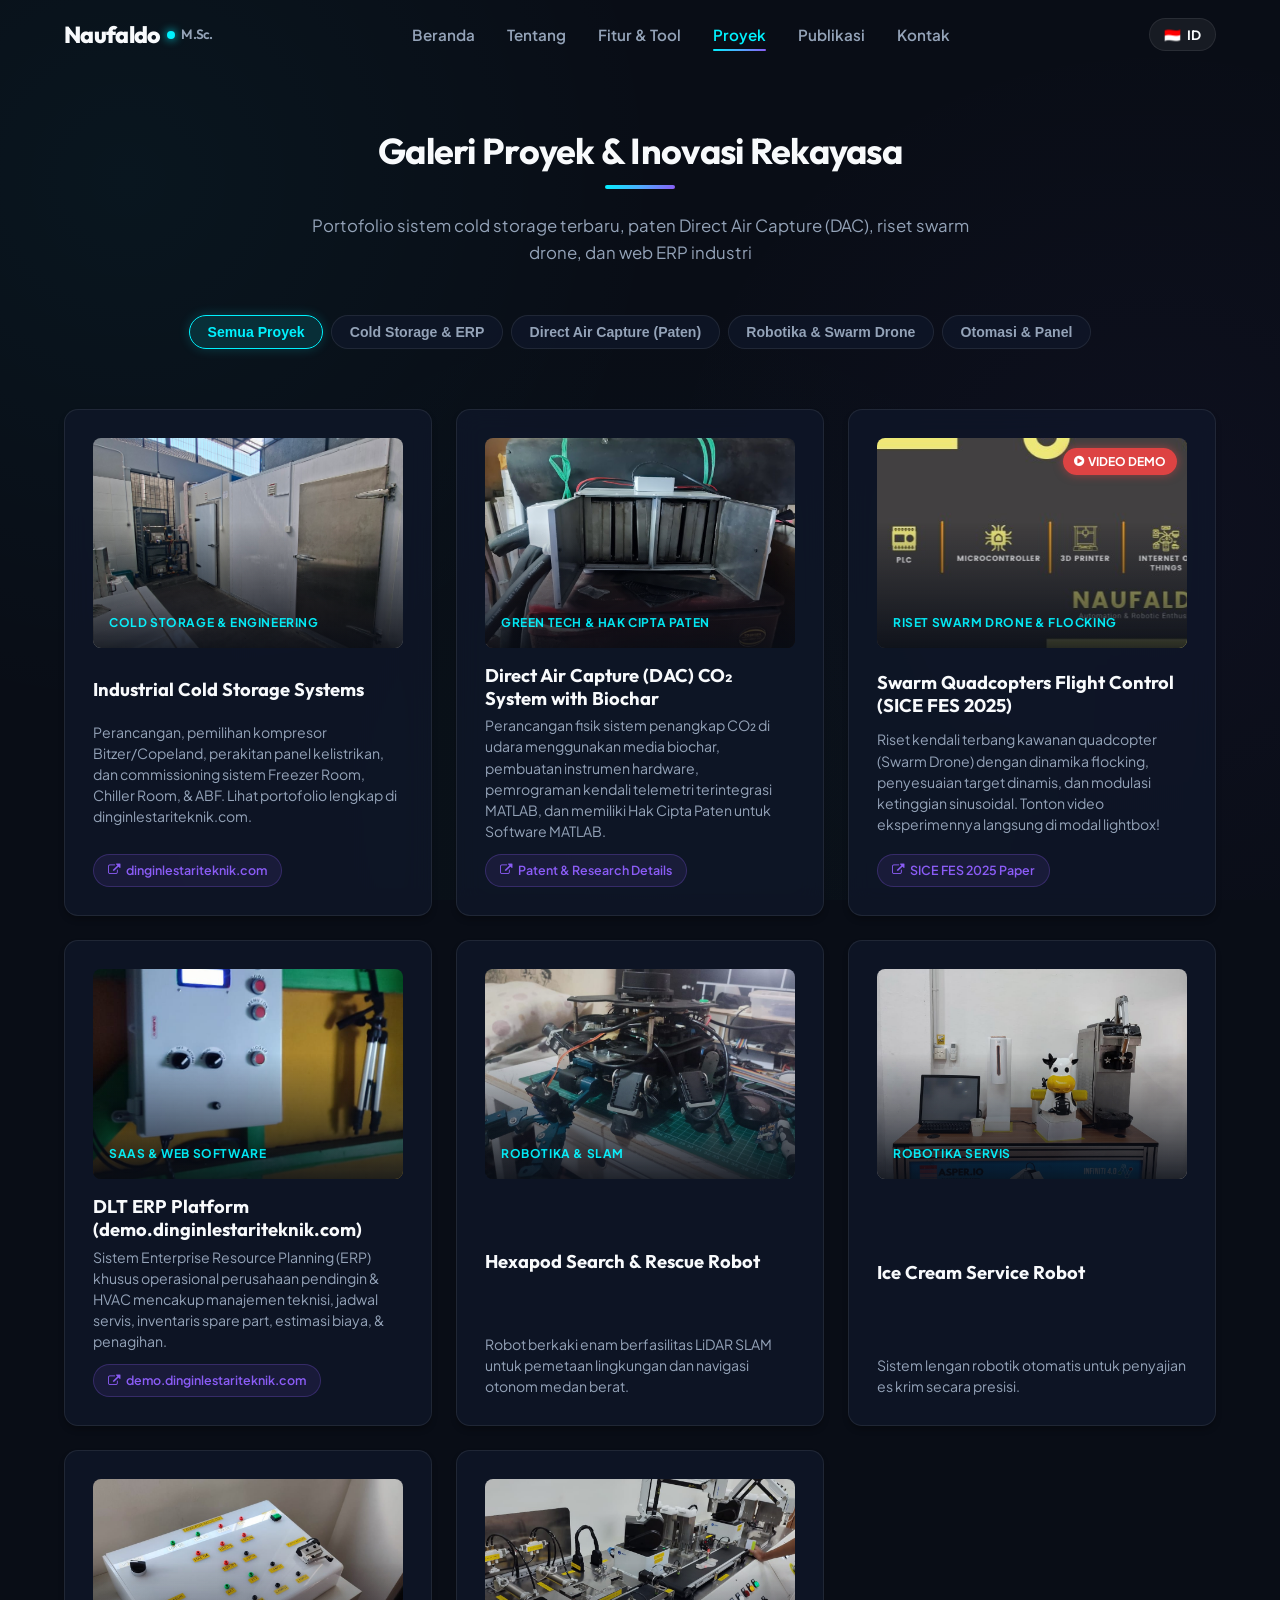
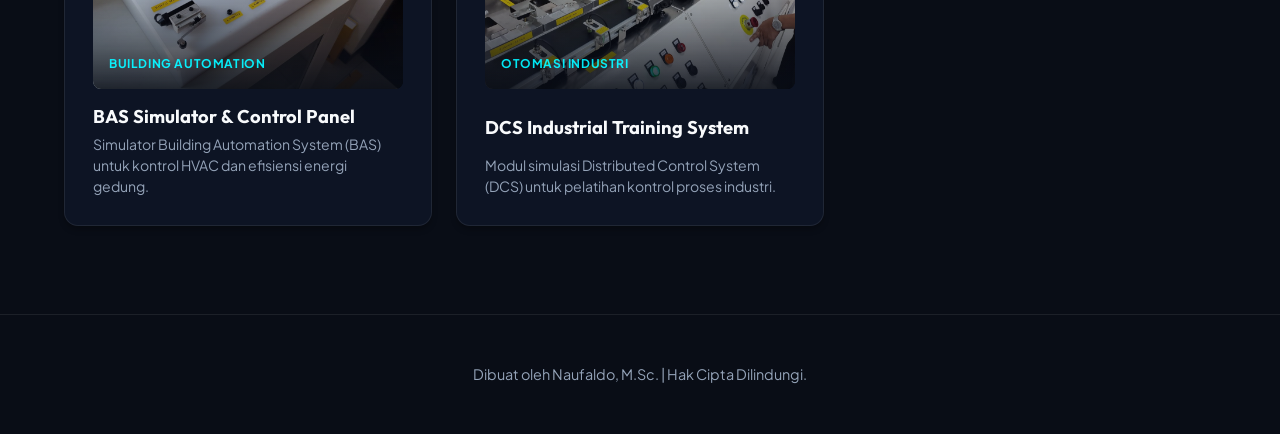
==== projects.html @ 778d4f06 "perf: optimize page load speed with multi-page architecture, lazy video modal, and add 4 interactive" ====
<!DOCTYPE html>
<html lang="id">
<head>
  <meta charset="UTF-8">
  <meta name="viewport" content="width=device-width, initial-scale=1.0">
  <title>Proyek & Inovasi Rekayasa | Naufaldo, M.Sc.</title>
  
  <meta name="description" content="Galeri lengkap proyek Cold Storage (CS_1~3), Direct Air Capture (Paten Software MATLAB), Swarm Drone, dan DLT ERP Software oleh Naufaldo, M.Sc.">
  <meta name="author" content="Naufaldo, M.Sc.">
  
  <!-- Favicon & Icons -->
  <link rel="icon" href="img/Pas Fotos.JPG" type="image/jpeg">
  <link rel="stylesheet" href="https://cdnjs.cloudflare.com/ajax/libs/font-awesome/4.7.0/css/font-awesome.min.css">
  
  <!-- Custom Modern Design System -->
  <link rel="stylesheet" href="css/style.css">
</head>
<body>

  <!-- Navigation Bar -->
  <nav class="navbar" id="navbar">
    <div class="container navbar-container">
      <a href="index.html" class="logo">
        Naufaldo<span class="logo-dot"></span><span style="font-size:0.85rem; color:var(--text-secondary); font-weight:600;">M.Sc.</span>
      </a>

      <ul class="nav-links" id="navLinks">
        <li><a href="index.html" class="nav-link" data-i18n="nav-home">Beranda</a></li>
        <li><a href="index.html#about" class="nav-link" data-i18n="nav-about">Tentang</a></li>
        <li><a href="robotics-sim.html" class="nav-link" data-i18n="nav-tools">Fitur & Tool</a></li>
        <li><a href="projects.html" class="nav-link active" data-i18n="nav-projects">Proyek</a></li>
        <li><a href="publications.html" class="nav-link" data-i18n="nav-pub">Publikasi</a></li>
        <li><a href="index.html#contact" class="nav-link" data-i18n="nav-contact">Kontak</a></li>
      </ul>

      <div class="nav-actions">
        <button class="lang-toggle-btn" id="langToggleBtn" title="Switch Language">
          <span>🇮🇩</span> ID
        </button>
        <button class="mobile-nav-toggle" id="mobileNavToggle" aria-label="Toggle Menu">
          <i class="fa fa-bars"></i>
        </button>
      </div>
    </div>
  </nav>

  <!-- Projects Banner -->
  <section class="section-padding" style="padding-top: 8rem; padding-bottom: 2rem;">
    <div class="container text-center">
      <h1 class="section-title" data-i18n="proj-title">Galeri Proyek & Inovasi Rekayasa</h1>
      <div class="divider"></div>
      <p class="section-subtitle" data-i18n="proj-sub">
        Portofolio sistem cold storage terbaru, paten Direct Air Capture (DAC), riset swarm drone, dan web ERP industri
      </p>

      <!-- Category Filter Tabs -->
      <div class="proj-filter-tags">
        <button class="filter-btn active" data-cat="all" data-i18n="proj-filter-all">Semua Proyek</button>
        <button class="filter-btn" data-cat="cs" data-i18n="proj-filter-cs">Cold Storage & ERP</button>
        <button class="filter-btn" data-cat="dac" data-i18n="proj-filter-dac">Direct Air Capture (Paten)</button>
        <button class="filter-btn" data-cat="swarm" data-i18n="proj-filter-swarm">Robotika & Swarm Drone</button>
        <button class="filter-btn" data-cat="auto" data-i18n="proj-filter-auto">Otomasi & Panel</button>
      </div>
    </div>
  </section>

  <!-- Projects Grid -->
  <section class="section-padding" style="padding-top: 0;">
    <div class="container">
      <div class="projects-grid" id="projectsGrid"></div>
    </div>
  </section>

  <!-- Footer -->
  <footer class="footer">
    <div class="container text-center">
      <p style="font-size:0.9rem; color:var(--text-secondary);" data-i18n="footer-text">
        Dibuat oleh Naufaldo, M.Sc. | Hak Cipta Dilindungi.
      </p>
    </div>
  </footer>

  <!-- Lightbox Modal -->
  <div class="modal-overlay" id="projectModal" onclick="closeProjectModal()">
    <div class="modal-content" onclick="event.stopPropagation()">
      <button class="modal-close" onclick="closeProjectModal()">&times;</button>
      <div class="modal-img-wrapper">
        <img src="" id="modalImg" alt="Project Image" class="modal-img">
        <video id="modalVideo" controls class="modal-video" style="display:none;"></video>
      </div>
      <div class="modal-body">
        <span class="project-tag" id="modalCat">Category</span>
        <h2 id="modalTitle" style="margin: 0.5rem 0 1rem 0; font-size: 1.5rem;">Title</h2>
        <p id="modalDesc" style="color:var(--text-secondary); margin-bottom: 1.25rem; line-height: 1.6;">Description</p>
        <div id="modalTags" style="display:flex; flex-wrap:wrap; gap:0.5rem; margin-bottom: 1rem;"></div>
        <div id="modalLinkBox"></div>
      </div>
    </div>
  </div>

  <script src="js/app.js"></script>
</body>
</html>
---- css/style.css ----
/* ==========================================================================
   Naufaldo Portfolio - Design System & Modern Styling
   Cold Storage & Automation Engineer | Robotics Researcher
   ========================================================================== */

@import url('https://fonts.googleapis.com/css2?family=JetBrains+Mono:wght@400;500;700&family=Outfit:wght@400;500;600;700;800&family=Plus+Jakarta+Sans:wght@300;400;500;600;700;800&display=swap');

:root {
  /* Color Palette */
  --bg-main: #090d16;
  --bg-secondary: #0d1424;
  --bg-card: rgba(15, 23, 42, 0.75);
  --bg-card-hover: rgba(30, 41, 69, 0.85);
  --bg-glass: rgba(255, 255, 255, 0.03);
  
  --border-subtle: rgba(255, 255, 255, 0.08);
  --border-active: rgba(0, 242, 254, 0.4);
  
  --primary-cyan: #00f2fe;
  --primary-blue: #4facfe;
  --accent-purple: #8b5cf6;
  --accent-emerald: #10b981;
  --accent-amber: #f59e0b;
  
  --text-primary: #f8fafc;
  --text-secondary: #94a3b8;
  --text-dim: #64748b;
  
  --font-main: 'Plus Jakarta Sans', -apple-system, BlinkMacSystemFont, sans-serif;
  --font-heading: 'Outfit', sans-serif;
  --font-code: 'JetBrains Mono', monospace;
  
  --gradient-hero: linear-gradient(135deg, #00f2fe 0%, #4facfe 50%, #8b5cf6 100%);
  --gradient-glow: radial-gradient(circle, rgba(0,242,254,0.15) 0%, rgba(139,92,246,0.05) 50%, rgba(0,0,0,0) 100%);
  --gradient-card: linear-gradient(180deg, rgba(255,255,255,0.05) 0%, rgba(255,255,255,0.01) 100%);
  
  --shadow-sm: 0 4px 6px -1px rgba(0, 0, 0, 0.3);
  --shadow-lg: 0 10px 30px -5px rgba(0, 0, 0, 0.5), 0 0 15px rgba(0, 242, 254, 0.1);
  --shadow-glow: 0 0 25px rgba(0, 242, 254, 0.25);
  
  --radius-sm: 8px;
  --radius-md: 14px;
  --radius-lg: 20px;
  --radius-full: 9999px;
  
  --transition-fast: 0.2s cubic-bezier(0.4, 0, 0.2, 1);
  --transition-smooth: 0.35s cubic-bezier(0.4, 0, 0.2, 1);
}

/* Reset & Base Settings */
*, *::before, *::after {
  box-sizing: border-box;
  margin: 0;
  padding: 0;
}

html {
  scroll-behavior: smooth;
  font-size: 16px;
}

body {
  background-color: var(--bg-main);
  color: var(--text-primary);
  font-family: var(--font-main);
  line-height: 1.6;
  overflow-x: hidden;
  position: relative;
  background-image: 
    radial-gradient(circle at 10% 20%, rgba(0, 242, 254, 0.04) 0%, transparent 40%),
    radial-gradient(circle at 90% 60%, rgba(139, 92, 246, 0.04) 0%, transparent 40%),
    radial-gradient(circle at 50% 90%, rgba(16, 185, 129, 0.03) 0%, transparent 50%);
  background-attachment: fixed;
}

/* Custom Scrollbar */
::-webkit-scrollbar {
  width: 8px;
}
::-webkit-scrollbar-track {
  background: var(--bg-main);
}
::-webkit-scrollbar-thumb {
  background: rgba(255, 255, 255, 0.15);
  border-radius: var(--radius-full);
}
::-webkit-scrollbar-thumb:hover {
  background: var(--primary-cyan);
}

/* Typography & General Utilities */
h1, h2, h3, h4, h5, h6 {
  font-family: var(--font-heading);
  color: var(--text-primary);
  font-weight: 700;
  line-height: 1.25;
}

a {
  color: var(--primary-cyan);
  text-decoration: none;
  transition: var(--transition-fast);
}

a:hover {
  color: var(--primary-blue);
}

.text-gradient {
  background: var(--gradient-hero);
  -webkit-background-clip: text;
  -webkit-text-fill-color: transparent;
  display: inline-block;
}

.container {
  max-width: 1200px;
  margin: 0 auto;
  padding: 0 1.5rem;
}

.section-padding {
  padding: 5.5rem 0;
}

.section-title {
  font-size: 2.25rem;
  margin-bottom: 0.5rem;
  text-align: center;
  letter-spacing: -0.02em;
}

.section-subtitle {
  text-align: center;
  color: var(--text-secondary);
  font-size: 1.05rem;
  max-width: 680px;
  margin: 0 auto 3rem auto;
}

.divider {
  width: 70px;
  height: 4px;
  background: var(--gradient-hero);
  margin: 0.75rem auto 1.5rem auto;
  border-radius: var(--radius-full);
}

/* Glassmorphism Card Style */
.glass-card {
  background: var(--bg-card);
  backdrop-filter: blur(12px);
  -webkit-backdrop-filter: blur(12px);
  border: 1px solid var(--border-subtle);
  border-radius: var(--radius-md);
  padding: 1.75rem;
  transition: var(--transition-smooth);
  box-shadow: var(--shadow-sm);
  position: relative;
  overflow: hidden;
}

.glass-card:hover {
  border-color: var(--border-active);
  transform: translateY(-4px);
  box-shadow: var(--shadow-lg);
}

/* Buttons & Badges */
.btn {
  display: inline-flex;
  align-items: center;
  justify-content: center;
  gap: 0.6rem;
  padding: 0.75rem 1.6rem;
  font-family: var(--font-heading);
  font-weight: 600;
  font-size: 0.95rem;
  border-radius: var(--radius-full);
  cursor: pointer;
  transition: var(--transition-smooth);
  border: none;
  outline: none;
}

.btn-primary {
  background: var(--gradient-hero);
  color: #040814;
  box-shadow: 0 4px 15px rgba(0, 242, 254, 0.3);
}

.btn-primary:hover {
  transform: translateY(-2px);
  box-shadow: 0 6px 20px rgba(0, 242, 254, 0.5);
  color: #000;
}

.btn-outline {
  background: rgba(255, 255, 255, 0.05);
  color: var(--text-primary);
  border: 1px solid var(--border-subtle);
}

.btn-outline:hover {
  background: rgba(255, 255, 255, 0.12);
  border-color: var(--primary-cyan);
  color: var(--primary-cyan);
}

.btn-sm {
  padding: 0.45rem 1rem;
  font-size: 0.85rem;
}

.badge {
  display: inline-flex;
  align-items: center;
  gap: 0.4rem;
  padding: 0.35rem 0.85rem;
  border-radius: var(--radius-full);
  font-size: 0.8rem;
  font-weight: 600;
  background: rgba(0, 242, 254, 0.1);
  color: var(--primary-cyan);
  border: 1px solid rgba(0, 242, 254, 0.25);
}

.badge-purple {
  background: rgba(139, 92, 246, 0.1);
  color: var(--accent-purple);
  border-color: rgba(139, 92, 246, 0.25);
}

.badge-emerald {
  background: rgba(16, 185, 129, 0.1);
  color: var(--accent-emerald);
  border-color: rgba(16, 185, 129, 0.25);
}

/* Navbar (Simplified & Compact) */
.navbar {
  position: fixed;
  top: 0;
  left: 0;
  width: 100%;
  z-index: 1000;
  padding: 1rem 0;
  transition: var(--transition-smooth);
}

.navbar.scrolled {
  background: rgba(9, 13, 22, 0.92);
  backdrop-filter: blur(16px);
  -webkit-backdrop-filter: blur(16px);
  border-bottom: 1px solid var(--border-subtle);
  padding: 0.7rem 0;
  box-shadow: 0 10px 30px rgba(0, 0, 0, 0.4);
}

.navbar-container {
  display: flex;
  align-items: center;
  justify-content: space-between;
}

.logo {
  font-family: var(--font-heading);
  font-size: 1.45rem;
  font-weight: 800;
  letter-spacing: -0.03em;
  color: var(--text-primary);
  display: flex;
  align-items: center;
  gap: 0.4rem;
}

.logo-dot {
  width: 8px;
  height: 8px;
  background: var(--primary-cyan);
  border-radius: 50%;
  display: inline-block;
  box-shadow: 0 0 10px var(--primary-cyan);
}

.nav-links {
  display: flex;
  align-items: center;
  gap: 2rem;
  list-style: none;
}

.nav-link {
  color: var(--text-secondary);
  font-weight: 600;
  font-size: 0.95rem;
  transition: var(--transition-fast);
  position: relative;
  padding: 0.2rem 0;
}

.nav-link:hover, .nav-link.active {
  color: var(--primary-cyan);
}

.nav-link.active::after {
  content: '';
  position: absolute;
  bottom: -4px;
  left: 0;
  width: 100%;
  height: 2px;
  background: var(--gradient-hero);
  border-radius: 2px;
}

.nav-actions {
  display: flex;
  align-items: center;
  gap: 0.85rem;
}

/* Language Switcher */
.lang-toggle-btn {
  background: rgba(255, 255, 255, 0.06);
  border: 1px solid var(--border-subtle);
  color: var(--text-primary);
  padding: 0.4rem 0.85rem;
  border-radius: var(--radius-full);
  font-family: var(--font-heading);
  font-weight: 600;
  font-size: 0.85rem;
  cursor: pointer;
  display: flex;
  align-items: center;
  gap: 0.4rem;
  transition: var(--transition-fast);
}

.lang-toggle-btn:hover {
  background: rgba(255, 255, 255, 0.12);
  border-color: var(--primary-cyan);
}

.mobile-nav-toggle {
  display: none;
  background: none;
  border: none;
  color: var(--text-primary);
  font-size: 1.5rem;
  cursor: pointer;
}

/* Hero Section */
.hero {
  min-height: 100vh;
  padding-top: 7.5rem;
  padding-bottom: 4rem;
  display: flex;
  align-items: center;
  position: relative;
}

.hero-grid {
  display: grid;
  grid-template-columns: 1.2fr 0.8fr;
  gap: 3.5rem;
  align-items: center;
}

.hero-tag {
  margin-bottom: 1.2rem;
}

.hero-title {
  font-size: 3.5rem;
  line-height: 1.1;
  margin-bottom: 1rem;
  letter-spacing: -0.03em;
}

.hero-subtitle {
  font-size: 1.35rem;
  color: var(--primary-cyan);
  font-weight: 600;
  margin-bottom: 1rem;
}

.hero-desc {
  color: var(--text-secondary);
  font-size: 1.05rem;
  margin-bottom: 2rem;
  max-width: 580px;
  line-height: 1.7;
}

.hero-cta {
  display: flex;
  flex-wrap: wrap;
  gap: 0.85rem;
  margin-bottom: 2.5rem;
}

.hero-stats {
  display: grid;
  grid-template-columns: repeat(3, 1fr);
  gap: 1.5rem;
  padding-top: 1.5rem;
  border-top: 1px solid var(--border-subtle);
}

.stat-item .stat-num {
  font-size: 1.8rem;
  font-weight: 800;
  font-family: var(--font-heading);
  color: var(--text-primary);
  display: flex;
  align-items: center;
}

.stat-item .stat-num span {
  color: var(--primary-cyan);
}

.stat-item .stat-label {
  font-size: 0.82rem;
  color: var(--text-secondary);
  text-transform: uppercase;
  letter-spacing: 0.05em;
  margin-top: 0.2rem;
}

/* Avatar Frame */
.hero-image-container {
  position: relative;
  display: flex;
  justify-content: center;
}

.hero-avatar-wrapper {
  position: relative;
  width: 320px;
  height: 380px;
  border-radius: var(--radius-lg);
  padding: 8px;
  background: linear-gradient(135deg, rgba(0, 242, 254, 0.4) 0%, rgba(139, 92, 246, 0.4) 100%);
  box-shadow: var(--shadow-glow);
}

.hero-avatar-img {
  width: 100%;
  height: 100%;
  object-fit: cover;
  border-radius: calc(var(--radius-lg) - 4px);
  filter: brightness(1.02) contrast(1.03);
}

.hero-badge-float {
  position: absolute;
  bottom: -20px;
  left: -20px;
  background: rgba(13, 20, 36, 0.92);
  backdrop-filter: blur(12px);
  border: 1px solid var(--border-active);
  padding: 0.85rem 1.2rem;
  border-radius: var(--radius-md);
  display: flex;
  align-items: center;
  gap: 0.8rem;
  box-shadow: var(--shadow-lg);
  animation: float 4s ease-in-out infinite;
}

.hero-badge-float-2 {
  position: absolute;
  top: 20px;
  right: -20px;
  background: rgba(13, 20, 36, 0.92);
  backdrop-filter: blur(12px);
  border: 1px solid rgba(139, 92, 246, 0.4);
  padding: 0.75rem 1.1rem;
  border-radius: var(--radius-md);
  display: flex;
  align-items: center;
  gap: 0.7rem;
  box-shadow: var(--shadow-lg);
  animation: float 4s ease-in-out infinite 2s;
}

@keyframes float {
  0%, 100% { transform: translateY(0px); }
  50% { transform: translateY(-10px); }
}

/* Interactive Multi-Agent Simulation Section */
.sim-container {
  display: grid;
  grid-template-columns: 1fr 340px;
  gap: 1.5rem;
  background: var(--bg-card);
  border: 1px solid var(--border-subtle);
  border-radius: var(--radius-lg);
  padding: 1.5rem;
}

.sim-canvas-wrapper {
  position: relative;
  width: 100%;
  height: 420px;
  background: #050811;
  border-radius: var(--radius-md);
  overflow: hidden;
  border: 1px solid rgba(255, 255, 255, 0.05);
}

canvas#simCanvas {
  width: 100%;
  height: 100%;
  display: block;
}

.sim-controls-panel {
  display: flex;
  flex-direction: column;
  gap: 1.2rem;
}

.sim-control-group {
  display: flex;
  flex-direction: column;
  gap: 0.5rem;
}

.sim-control-group label {
  font-size: 0.85rem;
  font-weight: 600;
  color: var(--text-secondary);
  text-transform: uppercase;
  letter-spacing: 0.04em;
}

.sim-btn-grid {
  display: grid;
  grid-template-columns: repeat(2, 1fr);
  gap: 0.5rem;
}

.sim-status-box {
  background: rgba(0, 0, 0, 0.4);
  border-radius: var(--radius-sm);
  padding: 0.85rem;
  font-family: var(--font-code);
  font-size: 0.8rem;
  color: var(--primary-cyan);
  display: flex;
  flex-direction: column;
  gap: 0.35rem;
  border: 1px solid rgba(0, 242, 254, 0.15);
}

/* Cold Storage Calculator Section */
.calc-card {
  background: var(--bg-card);
  border: 1px solid var(--border-subtle);
  border-radius: var(--radius-lg);
  padding: 2.25rem;
}

.calc-grid {
  display: grid;
  grid-template-columns: 1fr 1fr;
  gap: 2.5rem;
}

.calc-inputs {
  display: flex;
  flex-direction: column;
  gap: 1.25rem;
}

.form-group {
  display: flex;
  flex-direction: column;
  gap: 0.4rem;
}

.form-group label {
  font-size: 0.9rem;
  font-weight: 600;
  color: var(--text-primary);
}

.form-control, .form-select {
  width: 100%;
  padding: 0.75rem 1rem;
  background: rgba(0, 0, 0, 0.35);
  border: 1px solid var(--border-subtle);
  border-radius: var(--radius-sm);
  color: var(--text-primary);
  font-family: var(--font-main);
  font-size: 0.95rem;
  outline: none;
  transition: var(--transition-fast);
}

.form-control:focus, .form-select:focus {
  border-color: var(--primary-cyan);
  box-shadow: 0 0 10px rgba(0, 242, 254, 0.2);
}

.input-row {
  display: grid;
  grid-template-columns: repeat(3, 1fr);
  gap: 0.75rem;
}

.calc-results-box {
  background: linear-gradient(145deg, rgba(13, 20, 36, 0.9) 0%, rgba(20, 30, 55, 0.9) 100%);
  border: 1px solid var(--border-active);
  border-radius: var(--radius-md);
  padding: 1.75rem;
  display: flex;
  flex-direction: column;
  justify-content: space-between;
  box-shadow: var(--shadow-glow);
}

.res-item {
  display: flex;
  justify-content: space-between;
  align-items: center;
  padding: 0.75rem 0;
  border-bottom: 1px dashed rgba(255, 255, 255, 0.1);
}

.res-item:last-child {
  border-bottom: none;
}

.res-val {
  font-family: var(--font-heading);
  font-weight: 700;
  font-size: 1.3rem;
  color: var(--primary-cyan);
}

/* Timeline Components (Experience & Education) */
.timeline {
  position: relative;
  max-width: 900px;
  margin: 0 auto;
}

.timeline::before {
  content: '';
  position: absolute;
  top: 0;
  left: 20px;
  height: 100%;
  width: 2px;
  background: linear-gradient(180deg, var(--primary-cyan) 0%, var(--accent-purple) 100%);
}

.timeline-item {
  position: relative;
  padding-left: 3.5rem;
  margin-bottom: 2.5rem;
}

.timeline-dot {
  position: absolute;
  left: 11px;
  top: 6px;
  width: 20px;
  height: 20px;
  border-radius: 50%;
  background: var(--bg-main);
  border: 3px solid var(--primary-cyan);
  box-shadow: 0 0 10px var(--primary-cyan);
  transition: var(--transition-fast);
}

.timeline-item:hover .timeline-dot {
  background: var(--primary-cyan);
  scale: 1.2;
}

.timeline-content {
  background: var(--bg-card);
  border: 1px solid var(--border-subtle);
  border-radius: var(--radius-md);
  padding: 1.5rem;
  transition: var(--transition-smooth);
}

.timeline-content:hover {
  border-color: var(--border-active);
  transform: translateX(4px);
}

.timeline-header {
  display: flex;
  justify-content: space-between;
  align-items: flex-start;
  flex-wrap: wrap;
  gap: 0.5rem;
  margin-bottom: 0.5rem;
}

.timeline-title {
  font-size: 1.2rem;
  color: var(--text-primary);
}

.timeline-role {
  color: var(--primary-cyan);
  font-weight: 600;
  font-size: 0.95rem;
}

.timeline-date {
  font-family: var(--font-code);
  font-size: 0.82rem;
  color: var(--text-dim);
  background: rgba(255, 255, 255, 0.05);
  padding: 0.2rem 0.6rem;
  border-radius: var(--radius-sm);
}

.timeline-desc {
  color: var(--text-secondary);
  font-size: 0.93rem;
  margin-top: 0.5rem;
}

/* Publications Grid & Search */
.pub-toolbar {
  display: flex;
  justify-content: space-between;
  align-items: center;
  flex-wrap: wrap;
  gap: 1rem;
  margin-bottom: 2rem;
}

.pub-search-box {
  flex: 1;
  min-width: 260px;
  position: relative;
}

.pub-search-input {
  width: 100%;
  padding: 0.75rem 1rem 0.75rem 2.5rem;
  background: var(--bg-card);
  border: 1px solid var(--border-subtle);
  border-radius: var(--radius-full);
  color: var(--text-primary);
  outline: none;
  transition: var(--transition-fast);
}

.pub-search-input:focus {
  border-color: var(--primary-cyan);
}

.pub-search-icon {
  position: absolute;
  left: 1rem;
  top: 50%;
  transform: translateY(-50%);
  color: var(--text-dim);
}

.pub-filter-tags, .proj-filter-tags {
  display: flex;
  flex-wrap: wrap;
  gap: 0.5rem;
  margin-bottom: 1.75rem;
  justify-content: center;
}

.filter-btn {
  background: var(--bg-card);
  border: 1px solid var(--border-subtle);
  color: var(--text-secondary);
  padding: 0.5rem 1.1rem;
  border-radius: var(--radius-full);
  font-size: 0.88rem;
  font-weight: 600;
  cursor: pointer;
  transition: var(--transition-fast);
}

.filter-btn:hover, .filter-btn.active {
  background: rgba(0, 242, 254, 0.12);
  border-color: var(--primary-cyan);
  color: var(--primary-cyan);
  box-shadow: 0 0 12px rgba(0, 242, 254, 0.2);
}

.pub-list {
  display: flex;
  flex-direction: column;
  gap: 1.25rem;
}

.pub-card {
  display: flex;
  flex-direction: column;
  gap: 0.75rem;
}

.pub-title {
  font-size: 1.15rem;
  line-height: 1.4;
  color: var(--text-primary);
}

.pub-meta {
  display: flex;
  align-items: center;
  gap: 1rem;
  flex-wrap: wrap;
  font-size: 0.85rem;
  color: var(--text-secondary);
}

.pub-venue {
  font-weight: 600;
  color: var(--accent-purple);
}

/* Projects Showcase */
.projects-grid {
  display: grid;
  grid-template-columns: repeat(auto-fill, minmax(300px, 1fr));
  gap: 1.5rem;
}

.project-card {
  cursor: pointer;
  display: flex;
  flex-direction: column;
  justify-content: space-between;
}

.project-img-wrapper {
  position: relative;
  height: 210px;
  border-radius: var(--radius-sm);
  overflow: hidden;
  margin-bottom: 1rem;
}

.project-img {
  width: 100%;
  height: 100%;
  object-fit: cover;
  transition: var(--transition-smooth);
}

.project-card:hover .project-img {
  transform: scale(1.06);
}

.project-overlay {
  position: absolute;
  inset: 0;
  background: linear-gradient(180deg, transparent 40%, rgba(9, 13, 22, 0.92) 100%);
  display: flex;
  align-items: flex-end;
  padding: 1rem;
  opacity: 0.95;
}

.project-tag {
  font-size: 0.75rem;
  font-weight: 700;
  text-transform: uppercase;
  letter-spacing: 0.05em;
  color: var(--primary-cyan);
}

.project-title {
  font-size: 1.15rem;
  margin-bottom: 0.35rem;
}

/* Modal Lightbox (Supports Image & Video) */
.modal-overlay {
  position: fixed;
  inset: 0;
  background: rgba(4, 7, 15, 0.88);
  backdrop-filter: blur(16px);
  z-index: 2000;
  display: flex;
  align-items: center;
  justify-content: center;
  padding: 1.5rem;
  opacity: 0;
  visibility: hidden;
  transition: var(--transition-smooth);
}

.modal-overlay.active {
  opacity: 1;
  visibility: visible;
}

.modal-content {
  background: var(--bg-secondary);
  border: 1px solid var(--border-active);
  border-radius: var(--radius-lg);
  max-width: 800px;
  width: 100%;
  max-height: 90vh;
  overflow-y: auto;
  position: relative;
  box-shadow: var(--shadow-lg);
  transform: scale(0.95);
  transition: var(--transition-smooth);
}

.modal-overlay.active .modal-content {
  transform: scale(1);
}

.modal-close {
  position: absolute;
  top: 1rem;
  right: 1rem;
  background: rgba(255, 255, 255, 0.15);
  border: none;
  color: #fff;
  width: 38px;
  height: 38px;
  border-radius: 50%;
  display: flex;
  align-items: center;
  justify-content: center;
  cursor: pointer;
  z-index: 10;
  transition: var(--transition-fast);
  font-size: 1.2rem;
}

.modal-close:hover {
  background: #ef4444;
}

.modal-img-wrapper {
  width: 100%;
  max-height: 440px;
  overflow: hidden;
  background: #000;
}

.modal-img, .modal-video {
  width: 100%;
  max-height: 440px;
  object-fit: contain;
  display: block;
}

.modal-body {
  padding: 1.75rem;
}

/* Skills & Certifications */
.skills-grid {
  display: grid;
  grid-template-columns: repeat(auto-fit, minmax(260px, 1fr));
  gap: 1.5rem;
}

.skill-category-title {
  font-size: 1.1rem;
  margin-bottom: 1.25rem;
  display: flex;
  align-items: center;
  gap: 0.5rem;
  color: var(--primary-cyan);
}

.skill-items {
  display: flex;
  flex-direction: column;
  gap: 0.85rem;
}

.skill-item {
  display: flex;
  flex-direction: column;
  gap: 0.35rem;
}

.skill-info {
  display: flex;
  justify-content: space-between;
  font-size: 0.88rem;
}

.skill-bar {
  height: 6px;
  background: rgba(255, 255, 255, 0.08);
  border-radius: var(--radius-full);
  overflow: hidden;
}

.skill-progress {
  height: 100%;
  background: var(--gradient-hero);
  border-radius: var(--radius-full);
  transition: width 1s ease-in-out;
}

.cert-grid {
  display: grid;
  grid-template-columns: repeat(auto-fit, minmax(240px, 1fr));
  gap: 1.25rem;
  margin-top: 3rem;
}

.cert-card {
  display: flex;
  align-items: flex-start;
  gap: 1rem;
  padding: 1.25rem;
}

.cert-icon {
  font-size: 2rem;
  color: var(--primary-cyan);
}

/* Contact Section & Footer */
.contact-grid {
  display: grid;
  grid-template-columns: 1fr 1.2fr;
  gap: 3rem;
}

.contact-info {
  display: flex;
  flex-direction: column;
  gap: 1.5rem;
}

.contact-item {
  display: flex;
  align-items: center;
  gap: 1.2rem;
}

.contact-icon {
  width: 48px;
  height: 48px;
  border-radius: 50%;
  background: rgba(0, 242, 254, 0.1);
  border: 1px solid rgba(0, 242, 254, 0.25);
  color: var(--primary-cyan);
  display: flex;
  align-items: center;
  justify-content: center;
  font-size: 1.2rem;
}

.contact-text h4 {
  font-size: 0.9rem;
  color: var(--text-secondary);
}

.contact-text p {
  font-size: 1.05rem;
  font-weight: 600;
  color: var(--text-primary);
}

.footer {
  padding: 3rem 0;
  border-top: 1px solid var(--border-subtle);
  background: var(--bg-main);
  text-align: center;
}

.social-links {
  display: flex;
  justify-content: center;
  gap: 1.25rem;
  margin-bottom: 1.5rem;
}

.social-icon {
  width: 44px;
  height: 44px;
  border-radius: 50%;
  background: var(--bg-card);
  border: 1px solid var(--border-subtle);
  color: var(--text-primary);
  display: flex;
  align-items: center;
  justify-content: center;
  font-size: 1.1rem;
  transition: var(--transition-fast);
}

.social-icon:hover {
  background: var(--primary-cyan);
  color: #000;
  transform: translateY(-3px);
  box-shadow: 0 4px 12px rgba(0, 242, 254, 0.3);
}

/* Responsive Media Queries */
@media (max-width: 992px) {
  .hero-grid {
    grid-template-columns: 1fr;
    text-align: center;
  }
  .hero-desc {
    margin: 0 auto 2rem auto;
  }
  .hero-cta {
    justify-content: center;
  }
  .hero-stats {
    max-width: 500px;
    margin: 0 auto;
  }
  .sim-container {
    grid-template-columns: 1fr;
  }
  .calc-grid {
    grid-template-columns: 1fr;
  }
  .contact-grid {
    grid-template-columns: 1fr;
  }
}

@media (max-width: 768px) {
  .hero-title {
    font-size: 2.5rem;
  }
  .section-title {
    font-size: 1.8rem;
  }
  .nav-links {
    position: fixed;
    top: 70px;
    left: -100%;
    width: 100%;
    height: calc(100vh - 70px);
    background: var(--bg-main);
    flex-direction: column;
    justify-content: center;
    gap: 2rem;
    transition: var(--transition-smooth);
    z-index: 999;
  }
  .nav-links.active {
    left: 0;
  }
  .mobile-nav-toggle {
    display: block;
  }
  .hero-avatar-wrapper {
    width: 260px;
    height: 310px;
  }
}
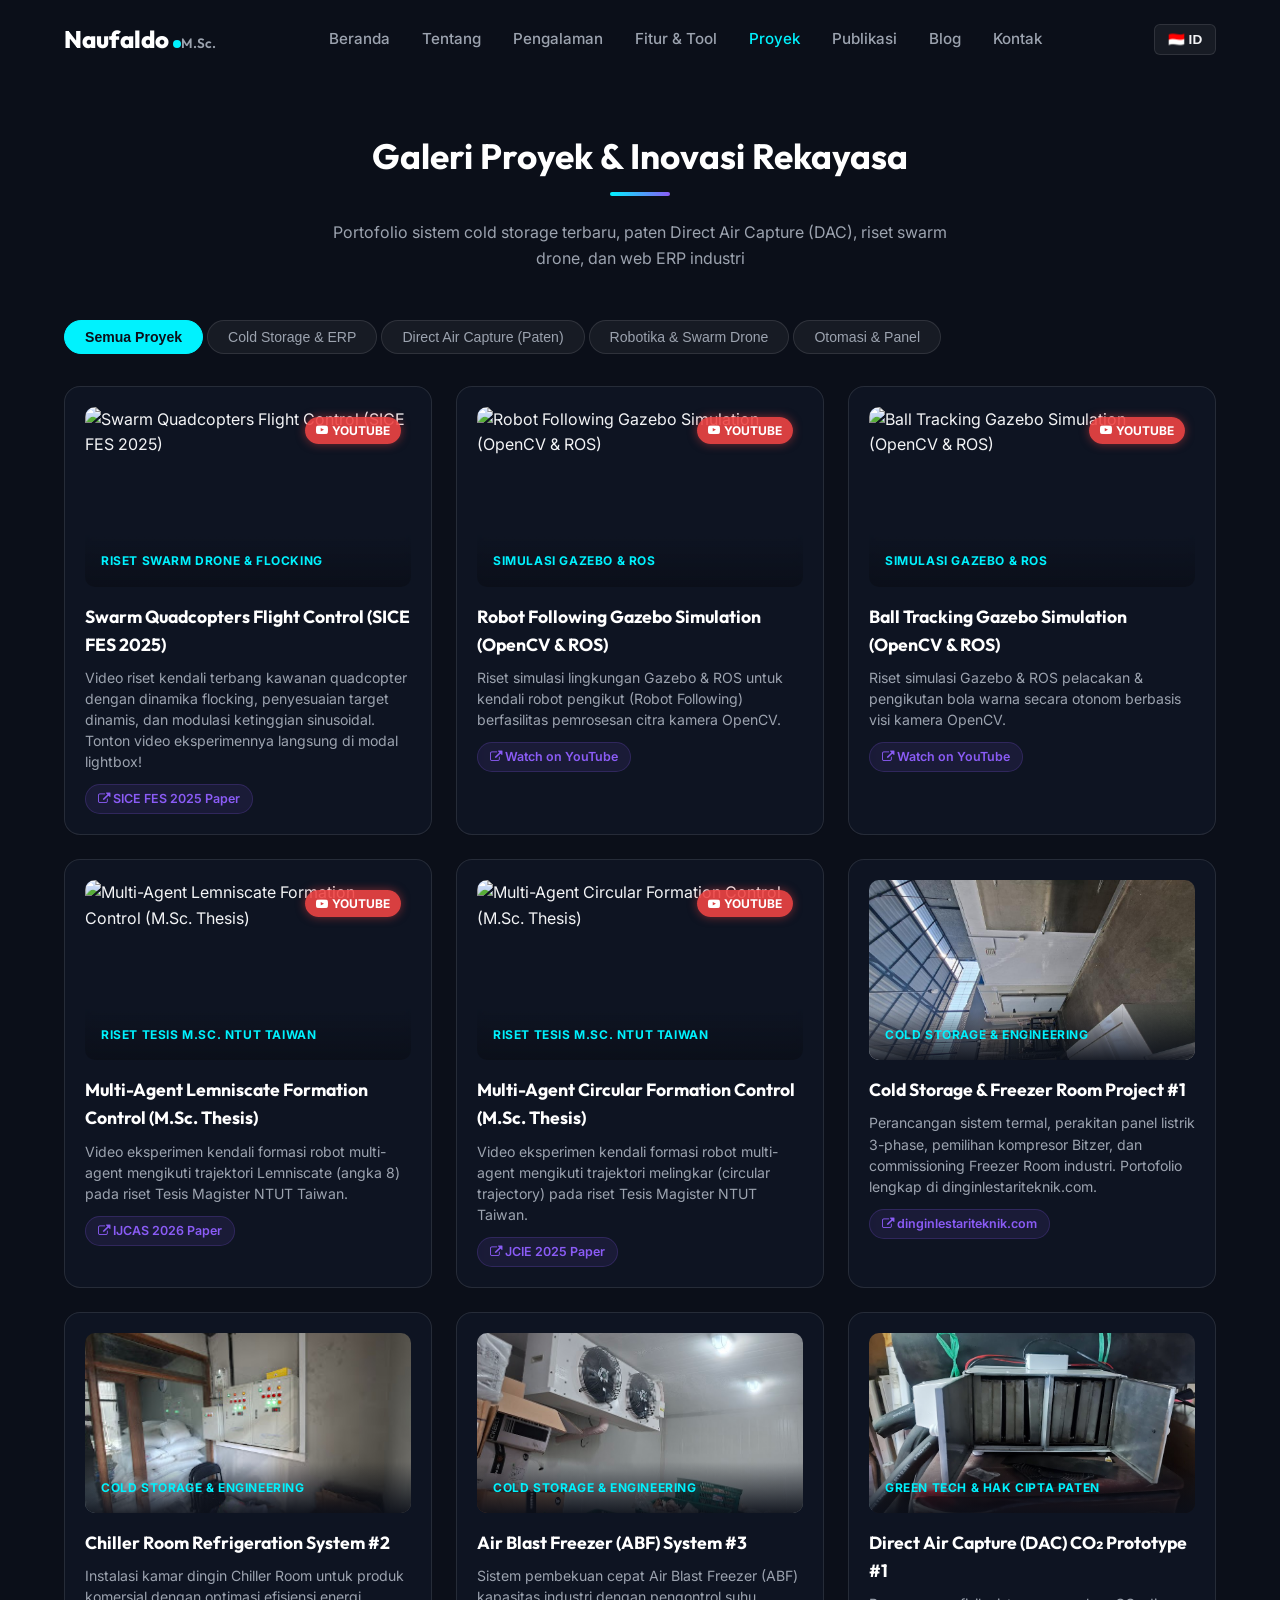
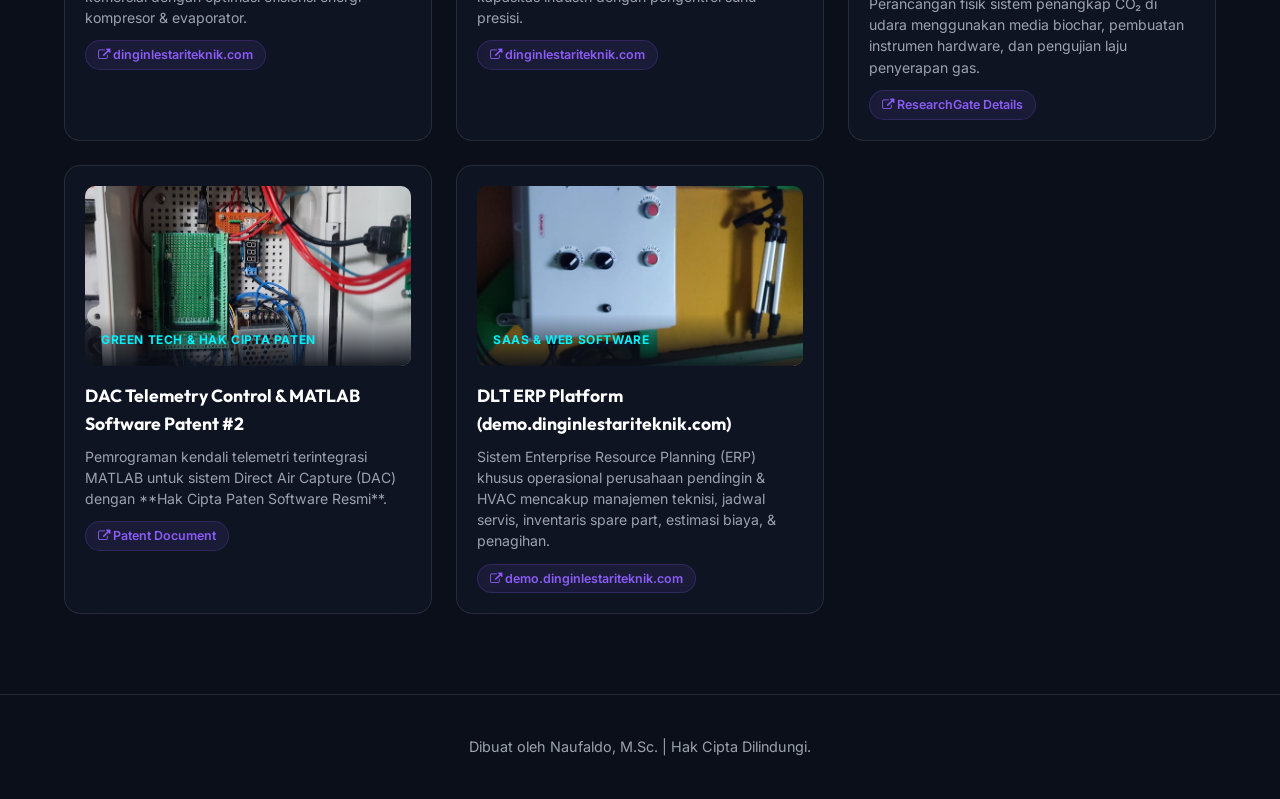
==== commit 78a25793: "style(navbar): simplify navbar items to compact titles and update button text to 'Login' across all " ====
--- a/projects.html
+++ b/projects.html
@@ -27,9 +27,11 @@
       <ul class="nav-links" id="navLinks">
         <li><a href="index.html" class="nav-link" data-i18n="nav-home">Beranda</a></li>
         <li><a href="index.html#about" class="nav-link" data-i18n="nav-about">Tentang</a></li>
-        <li><a href="robotics-sim.html" class="nav-link" data-i18n="nav-tools">Fitur & Tool</a></li>
+        <li><a href="index.html#experience" class="nav-link">Pengalaman</a></li>
+        <li><a href="robotics-sim.html" class="nav-link" data-i18n="nav-tools">Simulasi</a></li>
         <li><a href="projects.html" class="nav-link active" data-i18n="nav-projects">Proyek</a></li>
         <li><a href="publications.html" class="nav-link" data-i18n="nav-pub">Publikasi</a></li>
+        <li><a href="index.html#blog" class="nav-link">Blog</a></li>
         <li><a href="index.html#contact" class="nav-link" data-i18n="nav-contact">Kontak</a></li>
       </ul>
 
--- a/css/style.css
+++ b/css/style.css
@@ -1,352 +1,243 @@
 /* ==========================================================================
-   Naufaldo Portfolio - Design System & Modern Styling
-   Cold Storage & Automation Engineer | Robotics Researcher
+   Naufaldo Portfolio - Main CSS & Modern Aesthetics System
+   Glassmorphism, Vibrant Colors, responsive layouts & Admin CMS Styling
    ========================================================================== */
 
-@import url('https://fonts.googleapis.com/css2?family=JetBrains+Mono:wght@400;500;700&family=Outfit:wght@400;500;600;700;800&family=Plus+Jakarta+Sans:wght@300;400;500;600;700;800&display=swap');
+@import url('https://fonts.googleapis.com/css2?family=Inter:wght@300;400;500;600;700;800&family=Outfit:wght@400;600;700;800&display=swap');
 
 :root {
-  /* Color Palette */
-  --bg-main: #090d16;
-  --bg-secondary: #0d1424;
-  --bg-card: rgba(15, 23, 42, 0.75);
-  --bg-card-hover: rgba(30, 41, 69, 0.85);
-  --bg-glass: rgba(255, 255, 255, 0.03);
-  
-  --border-subtle: rgba(255, 255, 255, 0.08);
-  --border-active: rgba(0, 242, 254, 0.4);
-  
+  --bg-dark: #0b0f19;
+  --bg-secondary: #111827;
+  --bg-card: rgba(17, 24, 39, 0.7);
+  --border-color: rgba(255, 255, 255, 0.1);
+  --border-glow: rgba(0, 242, 254, 0.3);
+
   --primary-cyan: #00f2fe;
   --primary-blue: #4facfe;
   --accent-purple: #8b5cf6;
   --accent-emerald: #10b981;
   --accent-amber: #f59e0b;
+
+  --text-main: #f3f4f6;
+  --text-secondary: #9ca3af;
+  --text-dim: #6b7280;
+
+  --font-heading: 'Outfit', sans-serif;
+  --font-body: 'Inter', sans-serif;
+
+  --radius-lg: 16px;
+  --radius-md: 10px;
+  --radius-sm: 6px;
   
-  --text-primary: #f8fafc;
-  --text-secondary: #94a3b8;
-  --text-dim: #64748b;
-  
-  --font-main: 'Plus Jakarta Sans', -apple-system, BlinkMacSystemFont, sans-serif;
-  --font-heading: 'Outfit', sans-serif;
-  --font-code: 'JetBrains Mono', monospace;
-  
-  --gradient-hero: linear-gradient(135deg, #00f2fe 0%, #4facfe 50%, #8b5cf6 100%);
-  --gradient-glow: radial-gradient(circle, rgba(0,242,254,0.15) 0%, rgba(139,92,246,0.05) 50%, rgba(0,0,0,0) 100%);
-  --gradient-card: linear-gradient(180deg, rgba(255,255,255,0.05) 0%, rgba(255,255,255,0.01) 100%);
-  
-  --shadow-sm: 0 4px 6px -1px rgba(0, 0, 0, 0.3);
-  --shadow-lg: 0 10px 30px -5px rgba(0, 0, 0, 0.5), 0 0 15px rgba(0, 242, 254, 0.1);
-  --shadow-glow: 0 0 25px rgba(0, 242, 254, 0.25);
-  
-  --radius-sm: 8px;
-  --radius-md: 14px;
-  --radius-lg: 20px;
-  --radius-full: 9999px;
-  
-  --transition-fast: 0.2s cubic-bezier(0.4, 0, 0.2, 1);
-  --transition-smooth: 0.35s cubic-bezier(0.4, 0, 0.2, 1);
-}
-
-/* Reset & Base Settings */
-*, *::before, *::after {
+  --transition: all 0.3s ease;
+}
+
+* {
   box-sizing: border-box;
   margin: 0;
   padding: 0;
 }
 
-html {
-  scroll-behavior: smooth;
-  font-size: 16px;
-}
-
 body {
-  background-color: var(--bg-main);
-  color: var(--text-primary);
-  font-family: var(--font-main);
+  background-color: var(--bg-dark);
+  color: var(--text-main);
+  font-family: var(--font-body);
   line-height: 1.6;
   overflow-x: hidden;
-  position: relative;
-  background-image: 
-    radial-gradient(circle at 10% 20%, rgba(0, 242, 254, 0.04) 0%, transparent 40%),
-    radial-gradient(circle at 90% 60%, rgba(139, 92, 246, 0.04) 0%, transparent 40%),
-    radial-gradient(circle at 50% 90%, rgba(16, 185, 129, 0.03) 0%, transparent 50%);
-  background-attachment: fixed;
-}
-
-/* Custom Scrollbar */
-::-webkit-scrollbar {
-  width: 8px;
-}
-::-webkit-scrollbar-track {
-  background: var(--bg-main);
-}
-::-webkit-scrollbar-thumb {
-  background: rgba(255, 255, 255, 0.15);
-  border-radius: var(--radius-full);
-}
-::-webkit-scrollbar-thumb:hover {
-  background: var(--primary-cyan);
-}
-
-/* Typography & General Utilities */
+}
+
 h1, h2, h3, h4, h5, h6 {
   font-family: var(--font-heading);
-  color: var(--text-primary);
   font-weight: 700;
-  line-height: 1.25;
+  color: #ffffff;
 }
 
 a {
   color: var(--primary-cyan);
   text-decoration: none;
-  transition: var(--transition-fast);
+  transition: var(--transition);
 }
 
 a:hover {
   color: var(--primary-blue);
 }
 
+.container {
+  width: 90%;
+  max-width: 1200px;
+  margin: 0 auto;
+}
+
+.section-padding {
+  padding: 5rem 0;
+}
+
 .text-gradient {
-  background: var(--gradient-hero);
+  background: linear-gradient(135deg, var(--primary-cyan) 0%, var(--primary-blue) 50%, var(--accent-purple) 100%);
   -webkit-background-clip: text;
   -webkit-text-fill-color: transparent;
-  display: inline-block;
-}
-
-.container {
-  max-width: 1200px;
-  margin: 0 auto;
-  padding: 0 1.5rem;
-}
-
-.section-padding {
-  padding: 5.5rem 0;
-}
-
-.section-title {
-  font-size: 2.25rem;
-  margin-bottom: 0.5rem;
-  text-align: center;
-  letter-spacing: -0.02em;
-}
-
-.section-subtitle {
-  text-align: center;
-  color: var(--text-secondary);
-  font-size: 1.05rem;
-  max-width: 680px;
-  margin: 0 auto 3rem auto;
-}
-
-.divider {
-  width: 70px;
-  height: 4px;
-  background: var(--gradient-hero);
-  margin: 0.75rem auto 1.5rem auto;
-  border-radius: var(--radius-full);
-}
-
-/* Glassmorphism Card Style */
+}
+
 .glass-card {
   background: var(--bg-card);
-  backdrop-filter: blur(12px);
-  -webkit-backdrop-filter: blur(12px);
-  border: 1px solid var(--border-subtle);
-  border-radius: var(--radius-md);
+  backdrop-filter: blur(16px);
+  -webkit-backdrop-filter: blur(16px);
+  border: 1px solid var(--border-color);
+  border-radius: var(--radius-lg);
   padding: 1.75rem;
-  transition: var(--transition-smooth);
-  box-shadow: var(--shadow-sm);
-  position: relative;
-  overflow: hidden;
+  transition: var(--transition);
 }
 
 .glass-card:hover {
-  border-color: var(--border-active);
+  border-color: var(--border-glow);
+  box-shadow: 0 10px 30px rgba(0, 242, 254, 0.15);
   transform: translateY(-4px);
-  box-shadow: var(--shadow-lg);
-}
-
-/* Buttons & Badges */
+}
+
 .btn {
   display: inline-flex;
   align-items: center;
-  justify-content: center;
-  gap: 0.6rem;
-  padding: 0.75rem 1.6rem;
-  font-family: var(--font-heading);
+  gap: 0.5rem;
+  padding: 0.75rem 1.5rem;
+  border-radius: var(--radius-md);
   font-weight: 600;
   font-size: 0.95rem;
-  border-radius: var(--radius-full);
   cursor: pointer;
-  transition: var(--transition-smooth);
   border: none;
-  outline: none;
+  transition: var(--transition);
 }
 
 .btn-primary {
-  background: var(--gradient-hero);
-  color: #040814;
-  box-shadow: 0 4px 15px rgba(0, 242, 254, 0.3);
+  background: linear-gradient(135deg, var(--primary-cyan), var(--primary-blue));
+  color: #0b0f19;
+  font-weight: 700;
 }
 
 .btn-primary:hover {
+  box-shadow: 0 0 20px rgba(0, 242, 254, 0.4);
   transform: translateY(-2px);
-  box-shadow: 0 6px 20px rgba(0, 242, 254, 0.5);
-  color: #000;
+  color: #0b0f19;
 }
 
 .btn-outline {
-  background: rgba(255, 255, 255, 0.05);
-  color: var(--text-primary);
-  border: 1px solid var(--border-subtle);
+  background: transparent;
+  color: var(--text-main);
+  border: 1px solid var(--border-color);
 }
 
 .btn-outline:hover {
-  background: rgba(255, 255, 255, 0.12);
   border-color: var(--primary-cyan);
   color: var(--primary-cyan);
+  background: rgba(0, 242, 254, 0.05);
 }
 
 .btn-sm {
-  padding: 0.45rem 1rem;
+  padding: 0.4rem 0.85rem;
   font-size: 0.85rem;
 }
 
 .badge {
-  display: inline-flex;
-  align-items: center;
-  gap: 0.4rem;
-  padding: 0.35rem 0.85rem;
-  border-radius: var(--radius-full);
-  font-size: 0.8rem;
+  display: inline-block;
+  padding: 0.25rem 0.75rem;
+  border-radius: 50px;
+  font-size: 0.78rem;
   font-weight: 600;
   background: rgba(0, 242, 254, 0.1);
   color: var(--primary-cyan);
-  border: 1px solid rgba(0, 242, 254, 0.25);
+  border: 1px solid rgba(0, 242, 254, 0.2);
 }
 
 .badge-purple {
   background: rgba(139, 92, 246, 0.1);
   color: var(--accent-purple);
-  border-color: rgba(139, 92, 246, 0.25);
-}
-
-.badge-emerald {
-  background: rgba(16, 185, 129, 0.1);
-  color: var(--accent-emerald);
-  border-color: rgba(16, 185, 129, 0.25);
-}
-
-/* Navbar (Simplified & Compact) */
+  border-color: rgba(139, 92, 246, 0.2);
+}
+
+/* Navbar */
 .navbar {
   position: fixed;
   top: 0;
   left: 0;
   width: 100%;
   z-index: 1000;
-  padding: 1rem 0;
-  transition: var(--transition-smooth);
+  padding: 1.25rem 0;
+  transition: var(--transition);
 }
 
 .navbar.scrolled {
-  background: rgba(9, 13, 22, 0.92);
-  backdrop-filter: blur(16px);
-  -webkit-backdrop-filter: blur(16px);
-  border-bottom: 1px solid var(--border-subtle);
-  padding: 0.7rem 0;
-  box-shadow: 0 10px 30px rgba(0, 0, 0, 0.4);
+  background: rgba(11, 15, 25, 0.85);
+  backdrop-filter: blur(20px);
+  -webkit-backdrop-filter: blur(20px);
+  border-bottom: 1px solid var(--border-color);
+  padding: 0.85rem 0;
 }
 
 .navbar-container {
   display: flex;
-  align-items: center;
   justify-content: space-between;
+  align-items: center;
 }
 
 .logo {
   font-family: var(--font-heading);
-  font-size: 1.45rem;
+  font-size: 1.5rem;
   font-weight: 800;
-  letter-spacing: -0.03em;
-  color: var(--text-primary);
-  display: flex;
-  align-items: center;
-  gap: 0.4rem;
+  color: #fff;
 }
 
 .logo-dot {
+  display: inline-block;
   width: 8px;
   height: 8px;
   background: var(--primary-cyan);
   border-radius: 50%;
-  display: inline-block;
-  box-shadow: 0 0 10px var(--primary-cyan);
+  margin-left: 4px;
 }
 
 .nav-links {
   display: flex;
-  align-items: center;
   gap: 2rem;
   list-style: none;
 }
 
 .nav-link {
   color: var(--text-secondary);
-  font-weight: 600;
+  font-weight: 500;
   font-size: 0.95rem;
-  transition: var(--transition-fast);
-  position: relative;
-  padding: 0.2rem 0;
 }
 
 .nav-link:hover, .nav-link.active {
   color: var(--primary-cyan);
 }
 
-.nav-link.active::after {
-  content: '';
-  position: absolute;
-  bottom: -4px;
-  left: 0;
-  width: 100%;
-  height: 2px;
-  background: var(--gradient-hero);
-  border-radius: 2px;
-}
-
 .nav-actions {
   display: flex;
   align-items: center;
-  gap: 0.85rem;
-}
-
-/* Language Switcher */
+  gap: 1rem;
+}
+
 .lang-toggle-btn {
-  background: rgba(255, 255, 255, 0.06);
-  border: 1px solid var(--border-subtle);
-  color: var(--text-primary);
-  padding: 0.4rem 0.85rem;
-  border-radius: var(--radius-full);
-  font-family: var(--font-heading);
+  background: rgba(255, 255, 255, 0.05);
+  border: 1px solid var(--border-color);
+  color: var(--text-main);
+  padding: 0.4rem 0.8rem;
+  border-radius: var(--radius-sm);
+  cursor: pointer;
   font-weight: 600;
   font-size: 0.85rem;
-  cursor: pointer;
-  display: flex;
-  align-items: center;
-  gap: 0.4rem;
-  transition: var(--transition-fast);
+  transition: var(--transition);
 }
 
 .lang-toggle-btn:hover {
-  background: rgba(255, 255, 255, 0.12);
   border-color: var(--primary-cyan);
+  color: var(--primary-cyan);
 }
 
 .mobile-nav-toggle {
   display: none;
   background: none;
   border: none;
-  color: var(--text-primary);
+  color: var(--text-main);
   font-size: 1.5rem;
   cursor: pointer;
 }
@@ -354,256 +245,190 @@
 /* Hero Section */
 .hero {
   min-height: 100vh;
-  padding-top: 7.5rem;
-  padding-bottom: 4rem;
+  padding-top: 8rem;
   display: flex;
   align-items: center;
   position: relative;
+  background: radial-gradient(circle at 10% 20%, rgba(0, 242, 254, 0.08) 0%, transparent 40%),
+              radial-gradient(circle at 90% 80%, rgba(139, 92, 246, 0.08) 0%, transparent 40%);
 }
 
 .hero-grid {
   display: grid;
   grid-template-columns: 1.2fr 0.8fr;
-  gap: 3.5rem;
+  gap: 3rem;
   align-items: center;
 }
 
 .hero-tag {
-  margin-bottom: 1.2rem;
+  margin-bottom: 1rem;
 }
 
 .hero-title {
-  font-size: 3.5rem;
-  line-height: 1.1;
-  margin-bottom: 1rem;
-  letter-spacing: -0.03em;
+  font-size: 3.2rem;
+  line-height: 1.15;
+  margin-bottom: 0.75rem;
 }
 
 .hero-subtitle {
-  font-size: 1.35rem;
+  font-size: 1.25rem;
   color: var(--primary-cyan);
   font-weight: 600;
-  margin-bottom: 1rem;
+  margin-bottom: 1.25rem;
 }
 
 .hero-desc {
+  font-size: 1.05rem;
   color: var(--text-secondary);
-  font-size: 1.05rem;
   margin-bottom: 2rem;
-  max-width: 580px;
-  line-height: 1.7;
+  max-width: 620px;
 }
 
 .hero-cta {
   display: flex;
+  gap: 1rem;
   flex-wrap: wrap;
-  gap: 0.85rem;
   margin-bottom: 2.5rem;
 }
 
 .hero-stats {
-  display: grid;
-  grid-template-columns: repeat(3, 1fr);
-  gap: 1.5rem;
-  padding-top: 1.5rem;
-  border-top: 1px solid var(--border-subtle);
-}
-
-.stat-item .stat-num {
-  font-size: 1.8rem;
+  display: flex;
+  gap: 2.5rem;
+}
+
+.stat-item {
+  display: flex;
+  flex-direction: column;
+}
+
+.stat-num {
+  font-family: var(--font-heading);
+  font-size: 2rem;
   font-weight: 800;
-  font-family: var(--font-heading);
-  color: var(--text-primary);
-  display: flex;
-  align-items: center;
-}
-
-.stat-item .stat-num span {
-  color: var(--primary-cyan);
-}
-
-.stat-item .stat-label {
-  font-size: 0.82rem;
-  color: var(--text-secondary);
-  text-transform: uppercase;
-  letter-spacing: 0.05em;
-  margin-top: 0.2rem;
+  color: #fff;
+}
+
+.stat-num span {
+  color: var(--primary-cyan);
+}
+
+.stat-label {
+  font-size: 0.85rem;
+  color: var(--text-dim);
 }
 
 /* Avatar Frame */
-.hero-image-container {
-  position: relative;
-  display: flex;
-  justify-content: center;
-}
-
 .hero-avatar-wrapper {
   position: relative;
   width: 320px;
   height: 380px;
-  border-radius: var(--radius-lg);
-  padding: 8px;
-  background: linear-gradient(135deg, rgba(0, 242, 254, 0.4) 0%, rgba(139, 92, 246, 0.4) 100%);
-  box-shadow: var(--shadow-glow);
+  margin: 0 auto;
 }
 
 .hero-avatar-img {
   width: 100%;
   height: 100%;
   object-fit: cover;
-  border-radius: calc(var(--radius-lg) - 4px);
-  filter: brightness(1.02) contrast(1.03);
+  border-radius: var(--radius-lg);
+  border: 2px solid var(--border-glow);
+  box-shadow: 0 20px 40px rgba(0, 0, 0, 0.5);
 }
 
 .hero-badge-float {
   position: absolute;
   bottom: -20px;
   left: -20px;
-  background: rgba(13, 20, 36, 0.92);
+  background: rgba(17, 24, 39, 0.9);
   backdrop-filter: blur(12px);
-  border: 1px solid var(--border-active);
-  padding: 0.85rem 1.2rem;
+  border: 1px solid var(--border-color);
+  padding: 0.75rem 1.25rem;
   border-radius: var(--radius-md);
   display: flex;
   align-items: center;
-  gap: 0.8rem;
-  box-shadow: var(--shadow-lg);
-  animation: float 4s ease-in-out infinite;
+  gap: 0.75rem;
+  box-shadow: 0 10px 25px rgba(0, 0, 0, 0.3);
 }
 
 .hero-badge-float-2 {
   position: absolute;
-  top: 20px;
+  top: -20px;
   right: -20px;
-  background: rgba(13, 20, 36, 0.92);
+  background: rgba(17, 24, 39, 0.9);
   backdrop-filter: blur(12px);
-  border: 1px solid rgba(139, 92, 246, 0.4);
-  padding: 0.75rem 1.1rem;
+  border: 1px solid var(--border-color);
+  padding: 0.75rem 1.25rem;
   border-radius: var(--radius-md);
   display: flex;
   align-items: center;
-  gap: 0.7rem;
-  box-shadow: var(--shadow-lg);
-  animation: float 4s ease-in-out infinite 2s;
-}
-
-@keyframes float {
-  0%, 100% { transform: translateY(0px); }
-  50% { transform: translateY(-10px); }
-}
-
-/* Interactive Multi-Agent Simulation Section */
-.sim-container {
-  display: grid;
-  grid-template-columns: 1fr 340px;
-  gap: 1.5rem;
-  background: var(--bg-card);
-  border: 1px solid var(--border-subtle);
-  border-radius: var(--radius-lg);
-  padding: 1.5rem;
-}
-
-.sim-canvas-wrapper {
-  position: relative;
-  width: 100%;
-  height: 420px;
-  background: #050811;
-  border-radius: var(--radius-md);
-  overflow: hidden;
-  border: 1px solid rgba(255, 255, 255, 0.05);
-}
-
-canvas#simCanvas {
-  width: 100%;
-  height: 100%;
-  display: block;
-}
-
-.sim-controls-panel {
-  display: flex;
-  flex-direction: column;
-  gap: 1.2rem;
-}
-
-.sim-control-group {
-  display: flex;
-  flex-direction: column;
-  gap: 0.5rem;
-}
-
-.sim-control-group label {
-  font-size: 0.85rem;
-  font-weight: 600;
+  gap: 0.75rem;
+  box-shadow: 0 10px 25px rgba(0, 0, 0, 0.3);
+}
+
+/* Section Titles */
+.section-title {
+  font-size: 2.2rem;
+  text-align: center;
+  margin-bottom: 0.5rem;
+}
+
+.section-subtitle {
+  text-align: center;
   color: var(--text-secondary);
-  text-transform: uppercase;
-  letter-spacing: 0.04em;
-}
-
-.sim-btn-grid {
-  display: grid;
-  grid-template-columns: repeat(2, 1fr);
-  gap: 0.5rem;
-}
-
-.sim-status-box {
-  background: rgba(0, 0, 0, 0.4);
-  border-radius: var(--radius-sm);
-  padding: 0.85rem;
-  font-family: var(--font-code);
-  font-size: 0.8rem;
-  color: var(--primary-cyan);
-  display: flex;
-  flex-direction: column;
-  gap: 0.35rem;
-  border: 1px solid rgba(0, 242, 254, 0.15);
-}
-
-/* Cold Storage Calculator Section */
+  max-width: 650px;
+  margin: 0 auto 3rem auto;
+  font-size: 1rem;
+}
+
+.divider {
+  width: 60px;
+  height: 4px;
+  background: linear-gradient(90deg, var(--primary-cyan), var(--accent-purple));
+  margin: 0 auto 1.5rem auto;
+  border-radius: 2px;
+}
+
+/* Cold Storage Calculator Card */
 .calc-card {
   background: var(--bg-card);
-  border: 1px solid var(--border-subtle);
+  border: 1px solid var(--border-color);
   border-radius: var(--radius-lg);
-  padding: 2.25rem;
+  padding: 2.5rem;
+  max-width: 900px;
+  margin: 0 auto;
 }
 
 .calc-grid {
   display: grid;
   grid-template-columns: 1fr 1fr;
-  gap: 2.5rem;
-}
-
-.calc-inputs {
-  display: flex;
-  flex-direction: column;
-  gap: 1.25rem;
+  gap: 2rem;
 }
 
 .form-group {
-  display: flex;
-  flex-direction: column;
-  gap: 0.4rem;
+  margin-bottom: 1.25rem;
 }
 
 .form-group label {
-  font-size: 0.9rem;
+  display: block;
+  font-size: 0.88rem;
   font-weight: 600;
-  color: var(--text-primary);
+  margin-bottom: 0.5rem;
+  color: var(--text-secondary);
 }
 
 .form-control, .form-select {
   width: 100%;
   padding: 0.75rem 1rem;
-  background: rgba(0, 0, 0, 0.35);
-  border: 1px solid var(--border-subtle);
-  border-radius: var(--radius-sm);
-  color: var(--text-primary);
-  font-family: var(--font-main);
+  background: rgba(255, 255, 255, 0.05);
+  border: 1px solid var(--border-color);
+  border-radius: var(--radius-md);
+  color: var(--text-main);
+  font-family: inherit;
   font-size: 0.95rem;
+  transition: var(--transition);
+}
+
+.form-control:focus, .form-select:focus {
   outline: none;
-  transition: var(--transition-fast);
-}
-
-.form-control:focus, .form-select:focus {
   border-color: var(--primary-cyan);
   box-shadow: 0 0 10px rgba(0, 242, 254, 0.2);
 }
@@ -611,562 +436,425 @@
 .input-row {
   display: grid;
   grid-template-columns: repeat(3, 1fr);
-  gap: 0.75rem;
+  gap: 0.5rem;
 }
 
 .calc-results-box {
-  background: linear-gradient(145deg, rgba(13, 20, 36, 0.9) 0%, rgba(20, 30, 55, 0.9) 100%);
-  border: 1px solid var(--border-active);
+  background: rgba(0, 242, 254, 0.03);
+  border: 1px solid rgba(0, 242, 254, 0.2);
   border-radius: var(--radius-md);
-  padding: 1.75rem;
+  padding: 1.5rem;
   display: flex;
   flex-direction: column;
   justify-content: space-between;
-  box-shadow: var(--shadow-glow);
 }
 
 .res-item {
   display: flex;
   justify-content: space-between;
-  align-items: center;
-  padding: 0.75rem 0;
-  border-bottom: 1px dashed rgba(255, 255, 255, 0.1);
-}
-
-.res-item:last-child {
-  border-bottom: none;
+  padding: 0.6rem 0;
+  border-bottom: 1px solid rgba(255, 255, 255, 0.05);
+  font-size: 0.95rem;
 }
 
 .res-val {
-  font-family: var(--font-heading);
   font-weight: 700;
-  font-size: 1.3rem;
-  color: var(--primary-cyan);
-}
-
-/* Timeline Components (Experience & Education) */
-.timeline {
-  position: relative;
-  max-width: 900px;
-  margin: 0 auto;
-}
-
-.timeline::before {
-  content: '';
-  position: absolute;
-  top: 0;
-  left: 20px;
-  height: 100%;
-  width: 2px;
-  background: linear-gradient(180deg, var(--primary-cyan) 0%, var(--accent-purple) 100%);
-}
-
-.timeline-item {
-  position: relative;
-  padding-left: 3.5rem;
-  margin-bottom: 2.5rem;
-}
-
-.timeline-dot {
-  position: absolute;
-  left: 11px;
-  top: 6px;
-  width: 20px;
-  height: 20px;
-  border-radius: 50%;
-  background: var(--bg-main);
-  border: 3px solid var(--primary-cyan);
-  box-shadow: 0 0 10px var(--primary-cyan);
-  transition: var(--transition-fast);
-}
-
-.timeline-item:hover .timeline-dot {
+  color: var(--primary-cyan);
+}
+
+/* Publications List */
+.pub-filter-tags {
+  display: flex;
+  justify-content: center;
+  gap: 0.75rem;
+  flex-wrap: wrap;
+  margin-bottom: 2rem;
+}
+
+.filter-btn {
+  background: rgba(255, 255, 255, 0.05);
+  border: 1px solid var(--border-color);
+  color: var(--text-secondary);
+  padding: 0.5rem 1.25rem;
+  border-radius: 50px;
+  font-size: 0.88rem;
+  cursor: pointer;
+  transition: var(--transition);
+}
+
+.filter-btn.active, .filter-btn:hover {
   background: var(--primary-cyan);
-  scale: 1.2;
-}
-
-.timeline-content {
-  background: var(--bg-card);
-  border: 1px solid var(--border-subtle);
-  border-radius: var(--radius-md);
-  padding: 1.5rem;
-  transition: var(--transition-smooth);
-}
-
-.timeline-content:hover {
-  border-color: var(--border-active);
-  transform: translateX(4px);
-}
-
-.timeline-header {
-  display: flex;
-  justify-content: space-between;
-  align-items: flex-start;
-  flex-wrap: wrap;
-  gap: 0.5rem;
-  margin-bottom: 0.5rem;
-}
-
-.timeline-title {
-  font-size: 1.2rem;
-  color: var(--text-primary);
-}
-
-.timeline-role {
-  color: var(--primary-cyan);
+  color: #0b0f19;
+  border-color: var(--primary-cyan);
   font-weight: 600;
-  font-size: 0.95rem;
-}
-
-.timeline-date {
-  font-family: var(--font-code);
-  font-size: 0.82rem;
-  color: var(--text-dim);
-  background: rgba(255, 255, 255, 0.05);
-  padding: 0.2rem 0.6rem;
-  border-radius: var(--radius-sm);
-}
-
-.timeline-desc {
-  color: var(--text-secondary);
-  font-size: 0.93rem;
-  margin-top: 0.5rem;
-}
-
-/* Publications Grid & Search */
-.pub-toolbar {
-  display: flex;
-  justify-content: space-between;
-  align-items: center;
-  flex-wrap: wrap;
-  gap: 1rem;
-  margin-bottom: 2rem;
-}
-
-.pub-search-box {
-  flex: 1;
-  min-width: 260px;
-  position: relative;
-}
-
-.pub-search-input {
-  width: 100%;
-  padding: 0.75rem 1rem 0.75rem 2.5rem;
-  background: var(--bg-card);
-  border: 1px solid var(--border-subtle);
-  border-radius: var(--radius-full);
-  color: var(--text-primary);
-  outline: none;
-  transition: var(--transition-fast);
-}
-
-.pub-search-input:focus {
-  border-color: var(--primary-cyan);
-}
-
-.pub-search-icon {
-  position: absolute;
-  left: 1rem;
-  top: 50%;
-  transform: translateY(-50%);
-  color: var(--text-dim);
-}
-
-.pub-filter-tags, .proj-filter-tags {
-  display: flex;
-  flex-wrap: wrap;
-  gap: 0.5rem;
-  margin-bottom: 1.75rem;
-  justify-content: center;
-}
-
-.filter-btn {
-  background: var(--bg-card);
-  border: 1px solid var(--border-subtle);
-  color: var(--text-secondary);
-  padding: 0.5rem 1.1rem;
-  border-radius: var(--radius-full);
-  font-size: 0.88rem;
-  font-weight: 600;
-  cursor: pointer;
-  transition: var(--transition-fast);
-}
-
-.filter-btn:hover, .filter-btn.active {
-  background: rgba(0, 242, 254, 0.12);
-  border-color: var(--primary-cyan);
-  color: var(--primary-cyan);
-  box-shadow: 0 0 12px rgba(0, 242, 254, 0.2);
 }
 
 .pub-list {
   display: flex;
   flex-direction: column;
   gap: 1.25rem;
+  max-width: 950px;
+  margin: 0 auto;
 }
 
 .pub-card {
   display: flex;
   flex-direction: column;
-  gap: 0.75rem;
+  gap: 0.5rem;
 }
 
 .pub-title {
   font-size: 1.15rem;
+  color: #fff;
   line-height: 1.4;
-  color: var(--text-primary);
 }
 
 .pub-meta {
   display: flex;
   align-items: center;
   gap: 1rem;
-  flex-wrap: wrap;
   font-size: 0.85rem;
   color: var(--text-secondary);
 }
 
-.pub-venue {
-  font-weight: 600;
-  color: var(--accent-purple);
-}
-
-/* Projects Showcase */
+/* Projects Grid */
 .projects-grid {
+  display: grid;
+  grid-template-columns: repeat(auto-fill, minmax(280px, 1fr));
+  gap: 1.5rem;
+}
+
+.project-card {
+  cursor: pointer;
+  overflow: hidden;
+  display: flex;
+  flex-direction: column;
+  padding: 1.25rem;
+}
+
+.project-img-wrapper {
+  position: relative;
+  width: 100%;
+  height: 180px;
+  border-radius: var(--radius-md);
+  overflow: hidden;
+  margin-bottom: 1rem;
+}
+
+.project-img {
+  width: 100%;
+  height: 100%;
+  object-fit: cover;
+  transition: transform 0.5s ease;
+}
+
+.project-card:hover .project-img {
+  transform: scale(1.08);
+}
+
+.project-overlay {
+  position: absolute;
+  bottom: 0;
+  left: 0;
+  width: 100%;
+  padding: 1rem;
+  background: linear-gradient(to top, rgba(11, 15, 25, 0.9), transparent);
+  display: flex;
+  align-items: flex-end;
+}
+
+.project-tag {
+  font-size: 0.75rem;
+  text-transform: uppercase;
+  letter-spacing: 0.05em;
+  color: var(--primary-cyan);
+  font-weight: 700;
+}
+
+.project-title {
+  font-size: 1.1rem;
+  margin-bottom: 0.5rem;
+}
+
+/* Contact Grid */
+.contact-grid {
+  display: grid;
+  grid-template-columns: 1fr 1.2fr;
+  gap: 2.5rem;
+  max-width: 950px;
+  margin: 0 auto;
+}
+
+.contact-info {
+  display: flex;
+  flex-direction: column;
+  gap: 1.5rem;
+}
+
+.contact-item {
+  display: flex;
+  align-items: flex-start;
+  gap: 1rem;
+}
+
+.contact-icon {
+  width: 45px;
+  height: 45px;
+  background: rgba(0, 242, 254, 0.1);
+  border: 1px solid rgba(0, 242, 254, 0.2);
+  border-radius: var(--radius-md);
+  display: flex;
+  align-items: center;
+  justify-content: center;
+  color: var(--primary-cyan);
+  font-size: 1.2rem;
+  flex-shrink: 0;
+}
+
+.contact-text h4 {
+  font-size: 0.95rem;
+  margin-bottom: 0.2rem;
+}
+
+.contact-text p {
+  font-size: 0.88rem;
+  color: var(--text-secondary);
+}
+
+/* Blogspot & Technical Articles System */
+.blog-grid {
   display: grid;
   grid-template-columns: repeat(auto-fill, minmax(300px, 1fr));
   gap: 1.5rem;
-}
-
-.project-card {
-  cursor: pointer;
+  margin-top: 1.5rem;
+}
+
+.blog-card {
   display: flex;
   flex-direction: column;
   justify-content: space-between;
 }
 
-.project-img-wrapper {
-  position: relative;
-  height: 210px;
-  border-radius: var(--radius-sm);
-  overflow: hidden;
+.blog-title {
+  font-size: 1.15rem;
+  color: #fff;
+  line-height: 1.4;
+  margin-bottom: 0.5rem;
+}
+
+.blog-meta {
+  font-size: 0.8rem;
+  color: var(--text-dim);
+  margin-bottom: 0.75rem;
+  display: flex;
+  gap: 0.75rem;
+}
+
+.blog-excerpt {
+  font-size: 0.88rem;
+  color: var(--text-secondary);
+  line-height: 1.5;
   margin-bottom: 1rem;
 }
 
-.project-img {
-  width: 100%;
-  height: 100%;
-  object-fit: cover;
-  transition: var(--transition-smooth);
-}
-
-.project-card:hover .project-img {
-  transform: scale(1.06);
-}
-
-.project-overlay {
-  position: absolute;
-  inset: 0;
-  background: linear-gradient(180deg, transparent 40%, rgba(9, 13, 22, 0.92) 100%);
-  display: flex;
-  align-items: flex-end;
-  padding: 1rem;
-  opacity: 0.95;
-}
-
-.project-tag {
-  font-size: 0.75rem;
-  font-weight: 700;
-  text-transform: uppercase;
-  letter-spacing: 0.05em;
-  color: var(--primary-cyan);
-}
-
-.project-title {
-  font-size: 1.15rem;
-  margin-bottom: 0.35rem;
-}
-
-/* Modal Lightbox (Supports Image & Video) */
+/* Lightbox & CMS Modal Overlay */
 .modal-overlay {
   position: fixed;
-  inset: 0;
-  background: rgba(4, 7, 15, 0.88);
-  backdrop-filter: blur(16px);
+  top: 0;
+  left: 0;
+  width: 100%;
+  height: 100%;
+  background: rgba(0, 0, 0, 0.85);
+  backdrop-filter: blur(10px);
   z-index: 2000;
   display: flex;
   align-items: center;
   justify-content: center;
-  padding: 1.5rem;
   opacity: 0;
-  visibility: hidden;
-  transition: var(--transition-smooth);
+  pointer-events: none;
+  transition: var(--transition);
 }
 
 .modal-overlay.active {
   opacity: 1;
-  visibility: visible;
+  pointer-events: auto;
 }
 
 .modal-content {
   background: var(--bg-secondary);
-  border: 1px solid var(--border-active);
+  border: 1px solid var(--border-color);
   border-radius: var(--radius-lg);
-  max-width: 800px;
-  width: 100%;
+  width: 90%;
+  max-width: 750px;
   max-height: 90vh;
   overflow-y: auto;
   position: relative;
-  box-shadow: var(--shadow-lg);
-  transform: scale(0.95);
-  transition: var(--transition-smooth);
-}
-
-.modal-overlay.active .modal-content {
-  transform: scale(1);
+  box-shadow: 0 25px 50px rgba(0, 0, 0, 0.5);
 }
 
 .modal-close {
   position: absolute;
   top: 1rem;
   right: 1rem;
-  background: rgba(255, 255, 255, 0.15);
+  background: rgba(255, 255, 255, 0.1);
   border: none;
   color: #fff;
-  width: 38px;
-  height: 38px;
+  width: 35px;
+  height: 35px;
   border-radius: 50%;
-  display: flex;
-  align-items: center;
-  justify-content: center;
+  font-size: 1.2rem;
   cursor: pointer;
   z-index: 10;
-  transition: var(--transition-fast);
-  font-size: 1.2rem;
-}
-
-.modal-close:hover {
-  background: #ef4444;
+  display: flex;
+  align-items: center;
+  justify-content: center;
 }
 
 .modal-img-wrapper {
   width: 100%;
-  max-height: 440px;
+  max-height: 350px;
   overflow: hidden;
-  background: #000;
-}
-
-.modal-img, .modal-video {
-  width: 100%;
-  max-height: 440px;
-  object-fit: contain;
-  display: block;
+  border-bottom: 1px solid var(--border-color);
+}
+
+.modal-img {
+  width: 100%;
+  height: 100%;
+  object-fit: cover;
 }
 
 .modal-body {
   padding: 1.75rem;
 }
 
-/* Skills & Certifications */
-.skills-grid {
-  display: grid;
-  grid-template-columns: repeat(auto-fit, minmax(260px, 1fr));
-  gap: 1.5rem;
-}
-
-.skill-category-title {
-  font-size: 1.1rem;
+/* Admin CMS Portal Tabs */
+.cms-tabs {
+  display: flex;
+  gap: 0.5rem;
+  border-bottom: 1px solid var(--border-color);
   margin-bottom: 1.25rem;
-  display: flex;
-  align-items: center;
-  gap: 0.5rem;
-  color: var(--primary-cyan);
-}
-
-.skill-items {
-  display: flex;
-  flex-direction: column;
-  gap: 0.85rem;
-}
-
-.skill-item {
-  display: flex;
-  flex-direction: column;
-  gap: 0.35rem;
-}
-
-.skill-info {
-  display: flex;
-  justify-content: space-between;
+  overflow-x: auto;
+}
+
+.cms-tab-btn {
+  padding: 0.6rem 1rem;
+  background: transparent;
+  border: none;
+  color: var(--text-secondary);
+  font-weight: 600;
   font-size: 0.88rem;
-}
-
-.skill-bar {
-  height: 6px;
-  background: rgba(255, 255, 255, 0.08);
-  border-radius: var(--radius-full);
-  overflow: hidden;
-}
-
-.skill-progress {
-  height: 100%;
-  background: var(--gradient-hero);
-  border-radius: var(--radius-full);
-  transition: width 1s ease-in-out;
-}
-
-.cert-grid {
-  display: grid;
-  grid-template-columns: repeat(auto-fit, minmax(240px, 1fr));
-  gap: 1.25rem;
-  margin-top: 3rem;
-}
-
-.cert-card {
-  display: flex;
-  align-items: flex-start;
-  gap: 1rem;
-  padding: 1.25rem;
-}
-
-.cert-icon {
-  font-size: 2rem;
-  color: var(--primary-cyan);
-}
-
-/* Contact Section & Footer */
-.contact-grid {
-  display: grid;
-  grid-template-columns: 1fr 1.2fr;
-  gap: 3rem;
-}
-
-.contact-info {
-  display: flex;
-  flex-direction: column;
-  gap: 1.5rem;
-}
-
-.contact-item {
-  display: flex;
-  align-items: center;
-  gap: 1.2rem;
-}
-
-.contact-icon {
-  width: 48px;
-  height: 48px;
-  border-radius: 50%;
-  background: rgba(0, 242, 254, 0.1);
-  border: 1px solid rgba(0, 242, 254, 0.25);
-  color: var(--primary-cyan);
-  display: flex;
-  align-items: center;
-  justify-content: center;
-  font-size: 1.2rem;
-}
-
-.contact-text h4 {
-  font-size: 0.9rem;
-  color: var(--text-secondary);
-}
-
-.contact-text p {
-  font-size: 1.05rem;
-  font-weight: 600;
-  color: var(--text-primary);
-}
-
+  cursor: pointer;
+  border-bottom: 2px solid transparent;
+  white-space: nowrap;
+}
+
+.cms-tab-btn.active {
+  color: var(--primary-cyan);
+  border-bottom-color: var(--primary-cyan);
+}
+
+/* Footer */
 .footer {
-  padding: 3rem 0;
-  border-top: 1px solid var(--border-subtle);
-  background: var(--bg-main);
+  border-top: 1px solid var(--border-color);
+  padding: 2.5rem 0;
   text-align: center;
+  background: var(--bg-dark);
 }
 
 .social-links {
   display: flex;
   justify-content: center;
   gap: 1.25rem;
-  margin-bottom: 1.5rem;
+  margin-bottom: 1.25rem;
 }
 
 .social-icon {
-  width: 44px;
-  height: 44px;
+  width: 40px;
+  height: 40px;
   border-radius: 50%;
-  background: var(--bg-card);
-  border: 1px solid var(--border-subtle);
-  color: var(--text-primary);
+  background: rgba(255, 255, 255, 0.05);
+  border: 1px solid var(--border-color);
   display: flex;
   align-items: center;
   justify-content: center;
-  font-size: 1.1rem;
-  transition: var(--transition-fast);
+  color: var(--text-main);
+  transition: var(--transition);
 }
 
 .social-icon:hover {
   background: var(--primary-cyan);
-  color: #000;
+  color: #0b0f19;
   transform: translateY(-3px);
-  box-shadow: 0 4px 12px rgba(0, 242, 254, 0.3);
-}
-
-/* Responsive Media Queries */
+}
+
+/* Simulation Canvas Wrappers */
+.sim-canvas-wrapper {
+  position: relative;
+  width: 100%;
+  height: 450px;
+  background: #050811;
+  border-radius: var(--radius-md);
+  border: 1px solid var(--border-color);
+  overflow: hidden;
+}
+
+.sim-canvas-wrapper canvas {
+  width: 100%;
+  height: 100%;
+  display: block;
+}
+
+/* Responsive Breakpoints */
 @media (max-width: 992px) {
   .hero-grid {
     grid-template-columns: 1fr;
     text-align: center;
   }
+
   .hero-desc {
     margin: 0 auto 2rem auto;
   }
+
   .hero-cta {
     justify-content: center;
   }
+
   .hero-stats {
-    max-width: 500px;
-    margin: 0 auto;
-  }
-  .sim-container {
+    justify-content: center;
+  }
+
+  .calc-grid, .contact-grid {
     grid-template-columns: 1fr;
   }
-  .calc-grid {
-    grid-template-columns: 1fr;
-  }
-  .contact-grid {
-    grid-template-columns: 1fr;
-  }
 }
 
 @media (max-width: 768px) {
-  .hero-title {
-    font-size: 2.5rem;
-  }
-  .section-title {
-    font-size: 1.8rem;
-  }
   .nav-links {
     position: fixed;
     top: 70px;
     left: -100%;
     width: 100%;
     height: calc(100vh - 70px);
-    background: var(--bg-main);
+    background: var(--bg-dark);
     flex-direction: column;
-    justify-content: center;
-    gap: 2rem;
-    transition: var(--transition-smooth);
-    z-index: 999;
-  }
+    align-items: center;
+    padding-top: 3rem;
+    transition: var(--transition);
+  }
+
   .nav-links.active {
     left: 0;
   }
+
   .mobile-nav-toggle {
     display: block;
   }
-  .hero-avatar-wrapper {
-    width: 260px;
-    height: 310px;
-  }
-}
+
+  .hero-title {
+    font-size: 2.3rem;
+  }
+
+  .section-title {
+    font-size: 1.8rem;
+  }
+}
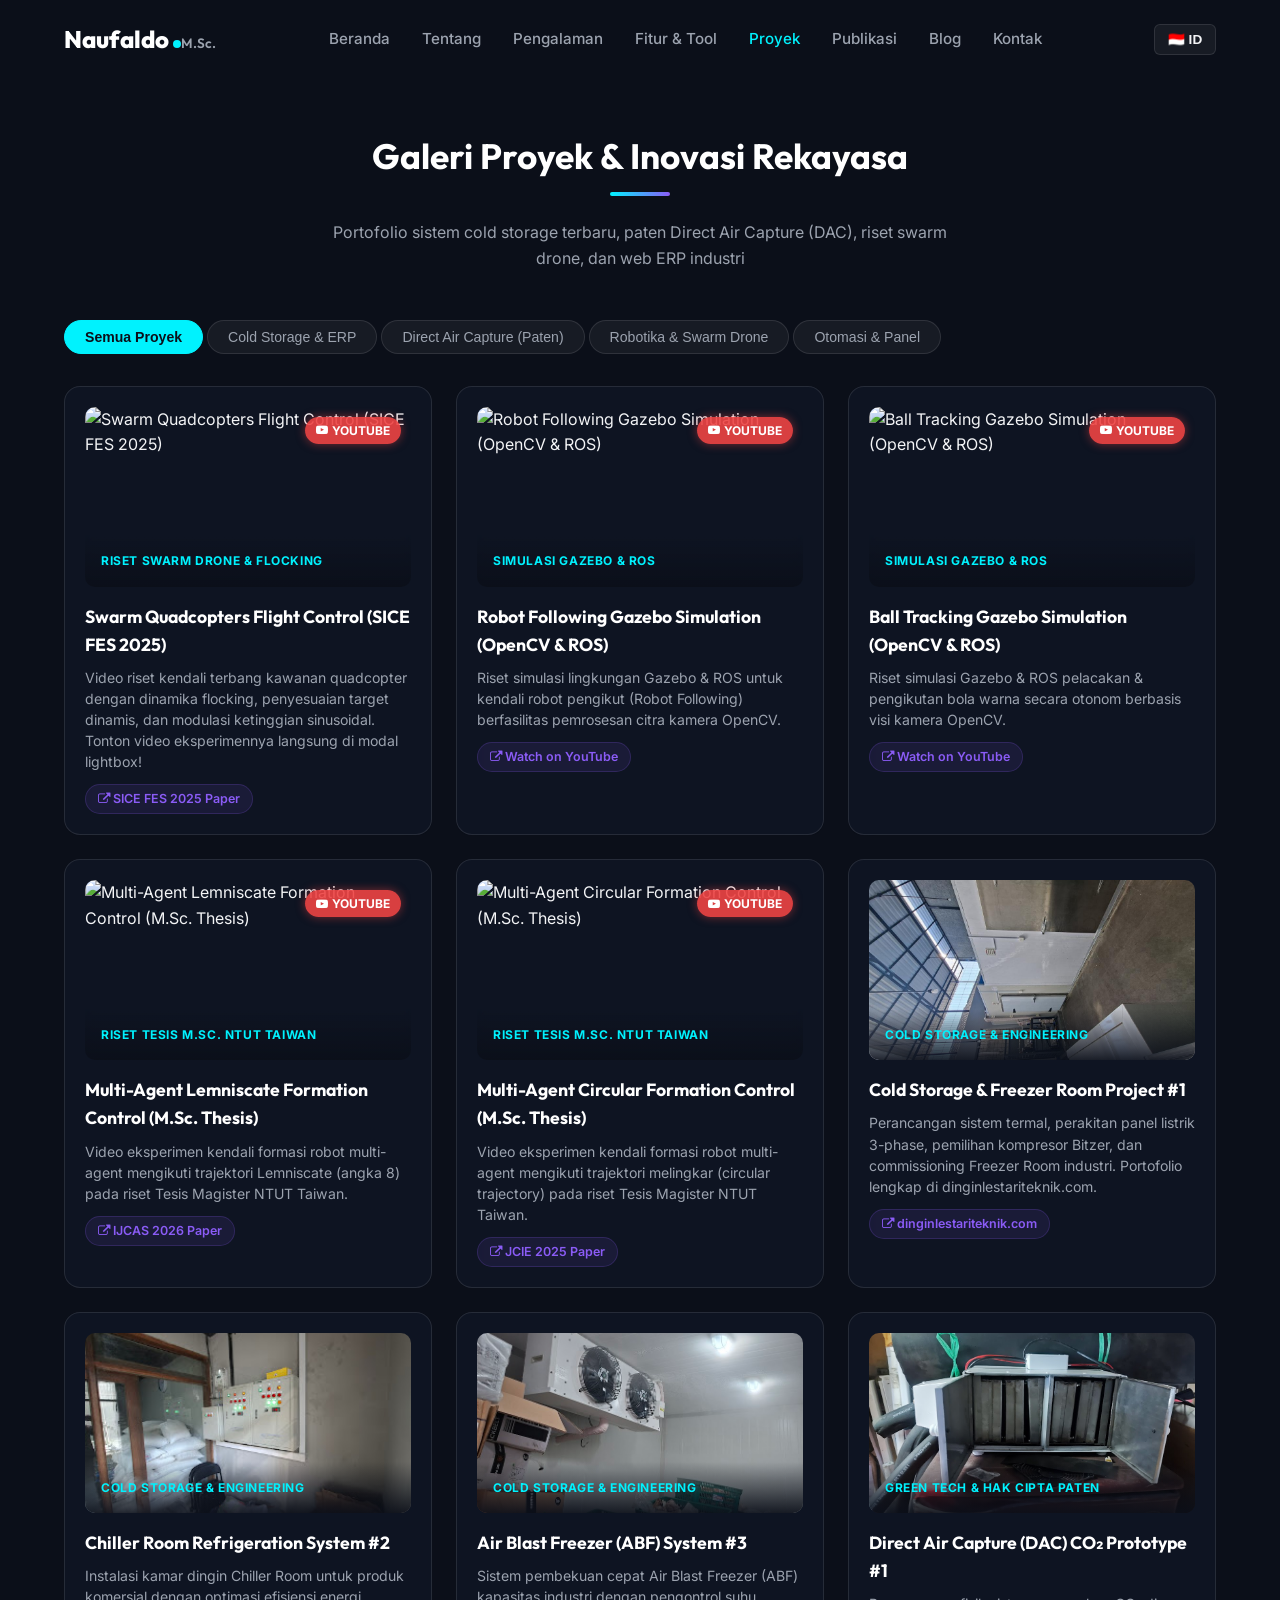
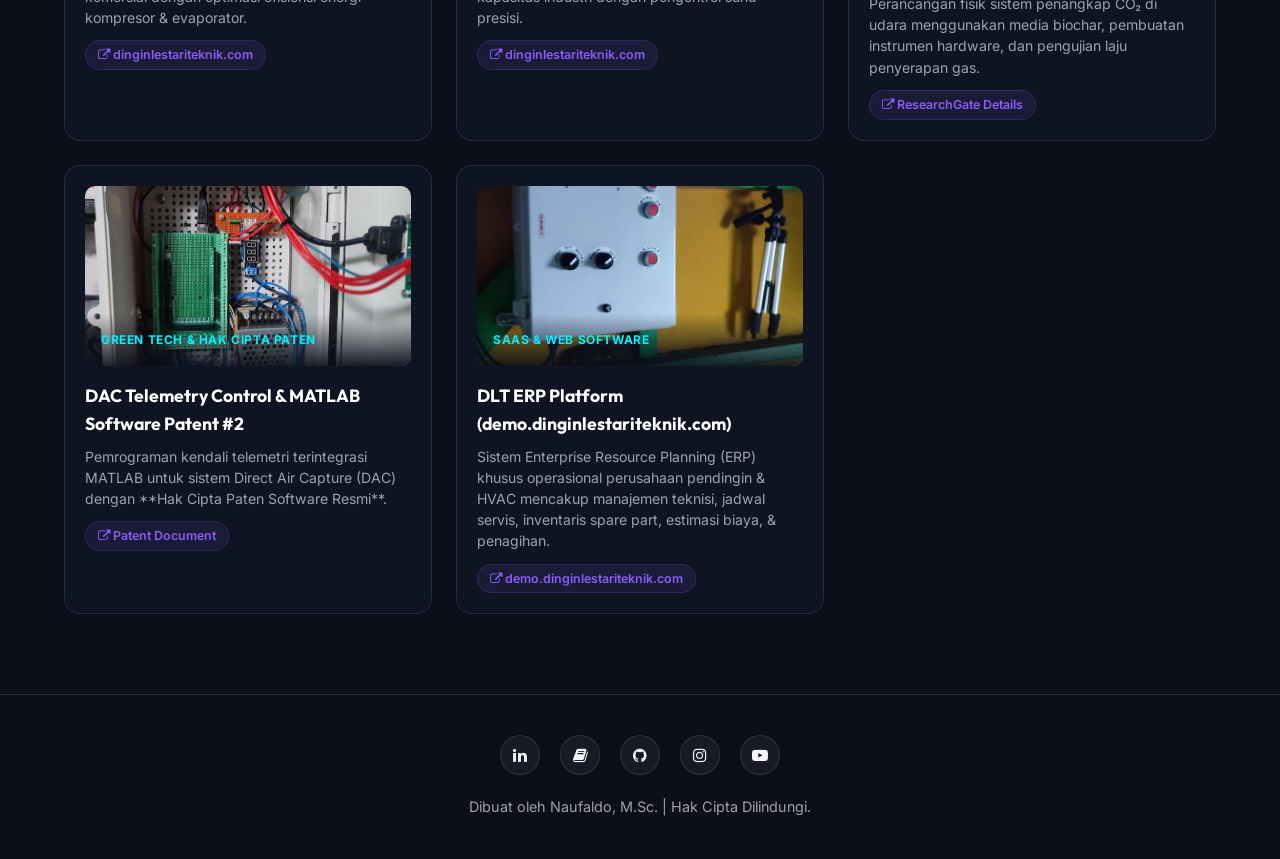
==== commit 475cd7b1: "seo: update comprehensive Google SEO metadata, canonical URLs, OpenGraph, Twitter Cards, Geo locatio" ====
--- a/projects.html
+++ b/projects.html
@@ -3,17 +3,59 @@
 <head>
   <meta charset="UTF-8">
   <meta name="viewport" content="width=device-width, initial-scale=1.0">
-  <title>Proyek & Inovasi Rekayasa | Naufaldo, M.Sc.</title>
   
-  <meta name="description" content="Galeri lengkap proyek Cold Storage (CS_1~3), Direct Air Capture (Paten Software MATLAB), Swarm Drone, dan DLT ERP Software oleh Naufaldo, M.Sc.">
+  <!-- Primary SEO Meta Tags -->
+  <title>Galeri Proyek & Inovasi Rekayasa | Naufaldo, M.Sc. | Cold Storage, DAC Patent & Drone Swarm</title>
+  <meta name="title" content="Galeri Proyek & Inovasi Rekayasa | Naufaldo, M.Sc. | Cold Storage, DAC Patent & Drone Swarm">
+  <meta name="description" content="Portofolio galeri proyek rekayasa Cold Storage (Freezer, Chiller, ABF), Paten Software MATLAB Direct Air Capture (DAC), Swarm Drone (SICE FES 2025), dan Platform Web DLT ERP oleh Naufaldo, M.Sc.">
+  <meta name="keywords" content="Proyek Cold Storage Bandung, Freezer Room Bitzer, Chiller Room Industrial, Direct Air Capture MATLAB Patent, Swarm Drone Video, DLT ERP Software, Asesor LSP TPTU, Naufaldo M.Sc.">
   <meta name="author" content="Naufaldo, M.Sc.">
-  
+  <meta name="robots" content="index, follow, max-image-preview:large, max-snippet:-1, max-video-preview:-1">
+  <link rel="canonical" href="https://naufaldo.github.io/Naufaldo/projects.html">
+
+  <!-- Geo Location Meta Tags -->
+  <meta name="geo.region" content="ID-JB">
+  <meta name="geo.placename" content="Bandung">
+  <meta name="geo.position" content="-6.9175;107.6191">
+  <meta name="ICBM" content="-6.9175, 107.6191">
+
+  <!-- Open Graph / Facebook Meta -->
+  <meta property="og:type" content="website">
+  <meta property="og:url" content="https://naufaldo.github.io/Naufaldo/projects.html">
+  <meta property="og:site_name" content="Naufaldo, M.Sc. Portfolio">
+  <meta property="og:title" content="Galeri Proyek & Inovasi Rekayasa | Naufaldo, M.Sc.">
+  <meta property="og:description" content="Sistem Cold Storage Industri, Paten MATLAB DAC, Riset Swarm Drone, & Web DLT ERP Platform.">
+  <meta property="og:image" content="https://naufaldo.github.io/Naufaldo/img/New/CS_1.jpg">
+
+  <!-- Twitter Card Meta -->
+  <meta name="twitter:card" content="summary_large_image">
+  <meta name="twitter:url" content="https://naufaldo.github.io/Naufaldo/projects.html">
+  <meta name="twitter:title" content="Galeri Proyek & Inovasi Rekayasa | Naufaldo, M.Sc.">
+  <meta name="twitter:description" content="Sistem Cold Storage Industri, Paten MATLAB DAC, Riset Swarm Drone, & Web DLT ERP Platform.">
+  <meta name="twitter:image" content="https://naufaldo.github.io/Naufaldo/img/New/CS_1.jpg">
+
   <!-- Favicon & Icons -->
   <link rel="icon" href="img/Pas Fotos.JPG" type="image/jpeg">
   <link rel="stylesheet" href="https://cdnjs.cloudflare.com/ajax/libs/font-awesome/4.7.0/css/font-awesome.min.css">
   
   <!-- Custom Modern Design System -->
   <link rel="stylesheet" href="css/style.css">
+
+  <!-- JSON-LD Structured Data -->
+  <script type="application/ld+json">
+  {
+    "@context": "https://schema.org",
+    "@type": "CollectionPage",
+    "name": "Galeri Proyek & Inovasi Rekayasa Naufaldo, M.Sc.",
+    "description": "Portofolio proyek cold storage industri, paten software MATLAB Direct Air Capture, riset drone swarm, dan web ERP.",
+    "url": "https://naufaldo.github.io/Naufaldo/projects.html",
+    "creator": {
+      "@type": "Person",
+      "name": "Naufaldo",
+      "honorificSuffix": "M.Sc."
+    }
+  }
+  </script>
 </head>
 <body>
 
@@ -75,7 +117,14 @@
 
   <!-- Footer -->
   <footer class="footer">
-    <div class="container text-center">
+    <div class="container">
+      <div class="social-links">
+        <a href="https://www.linkedin.com/in/naufaldo-do-80b39b1a5/?locale=en_US" target="_blank" rel="noopener" class="social-icon" title="LinkedIn"><i class="fa fa-linkedin"></i></a>
+        <a href="https://www.researchgate.net/profile/Naufaldo-2" target="_blank" rel="noopener" class="social-icon" title="ResearchGate"><i class="fa fa-book"></i></a>
+        <a href="https://github.com/Naufaldo" target="_blank" rel="noopener" class="social-icon" title="GitHub"><i class="fa fa-github"></i></a>
+        <a href="https://www.instagram.com/nau136/" target="_blank" rel="noopener" class="social-icon" title="Instagram"><i class="fa fa-instagram"></i></a>
+        <a href="https://www.youtube.com/channel/UCfcdchzhztPIqN_TO-n6XPQ" target="_blank" rel="noopener" class="social-icon" title="YouTube"><i class="fa fa-youtube-play"></i></a>
+      </div>
       <p style="font-size:0.9rem; color:var(--text-secondary);" data-i18n="footer-text">
         Dibuat oleh Naufaldo, M.Sc. | Hak Cipta Dilindungi.
       </p>
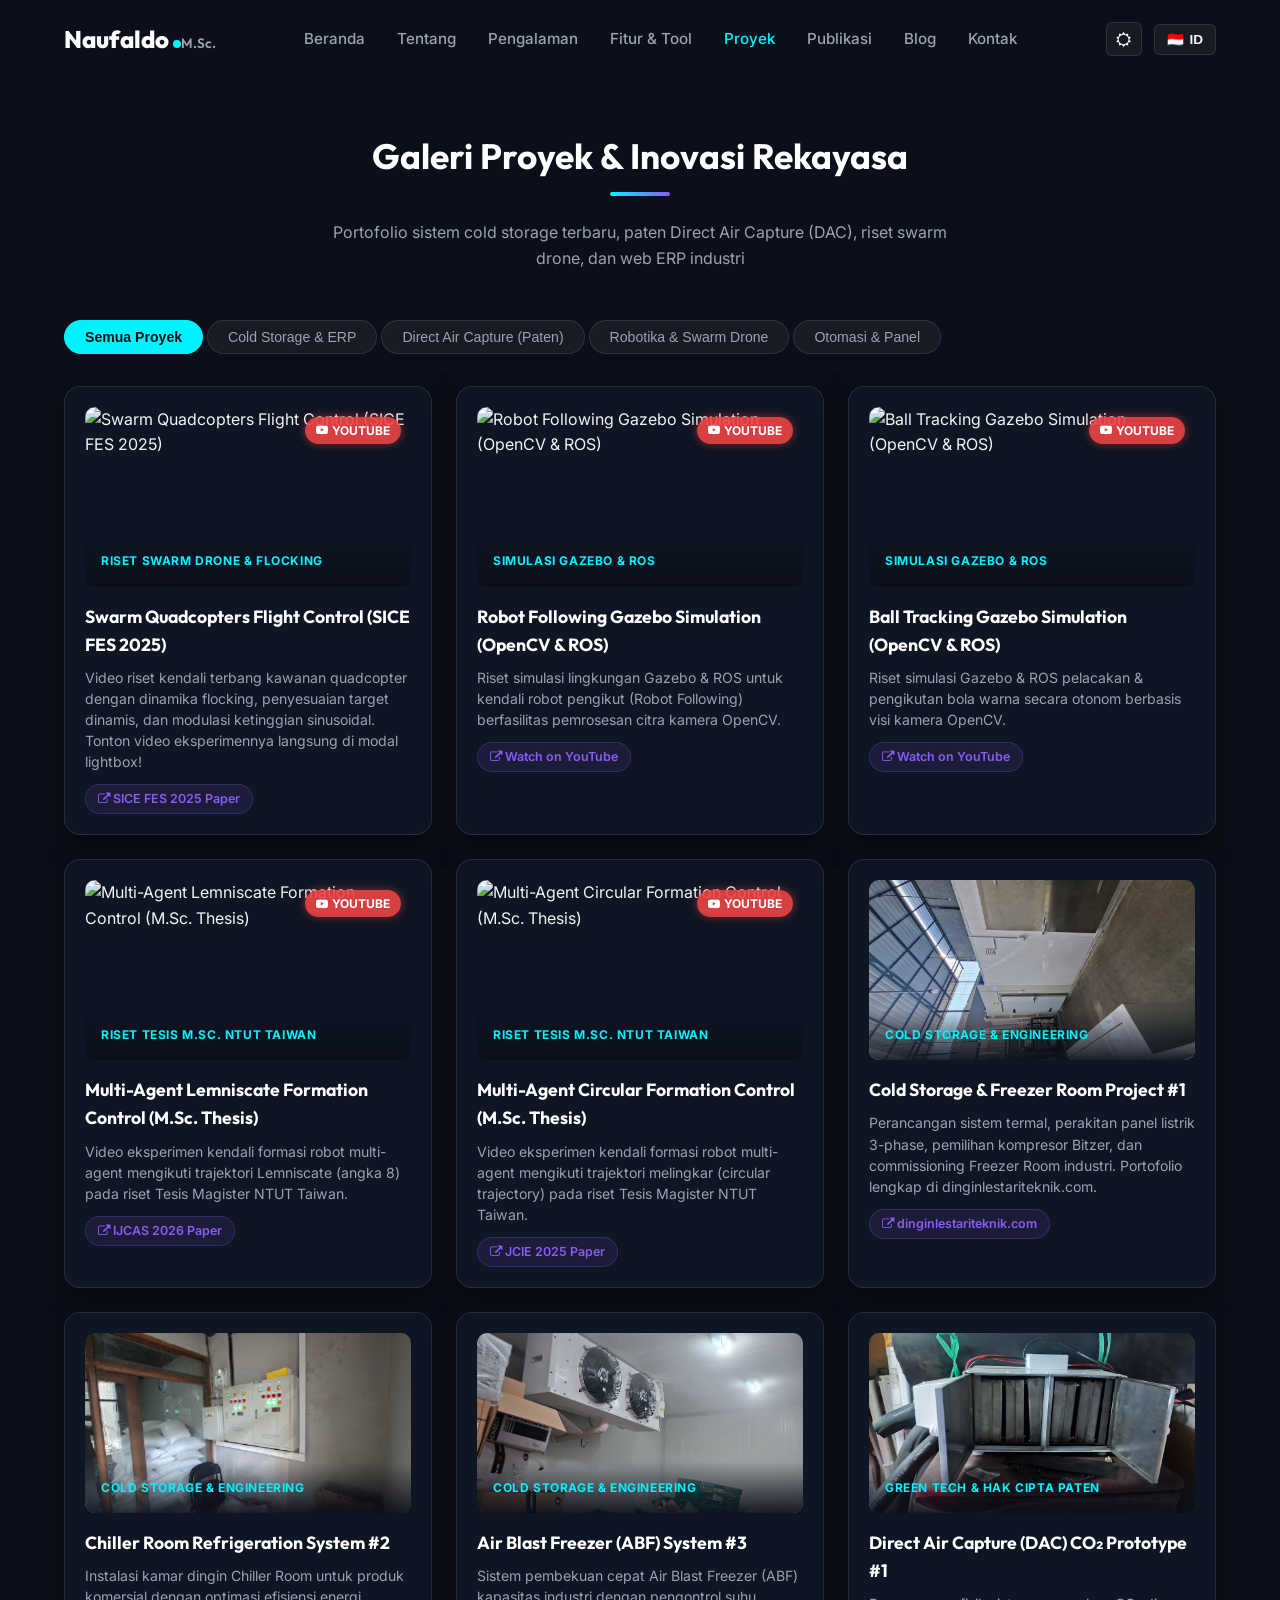
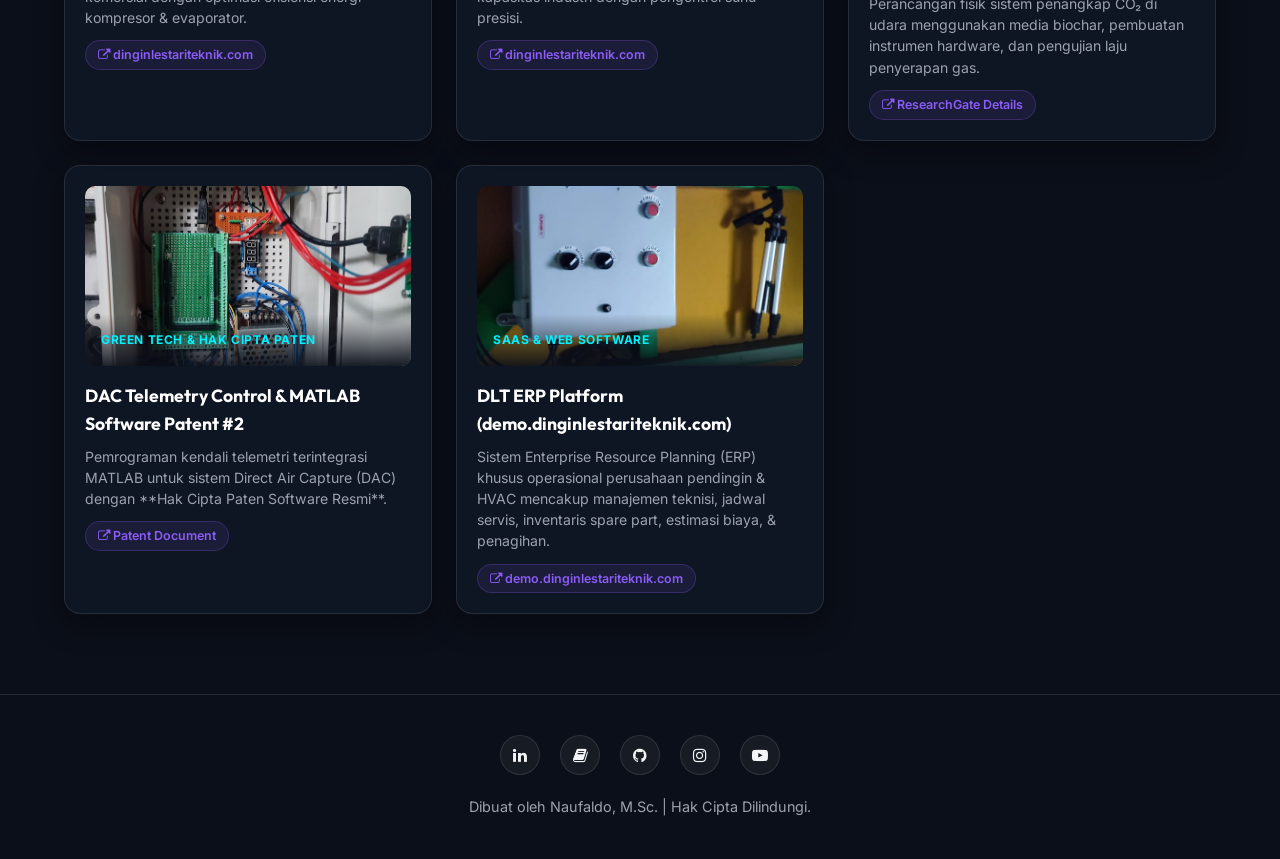
==== commit 8cd8fd00: "feat(theme-toggle): add professional light and dark mode theme switching system" ====
--- a/projects.html
+++ b/projects.html
@@ -78,6 +78,9 @@
       </ul>
 
       <div class="nav-actions">
+        <button class="theme-toggle-btn" id="themeToggleBtn" title="Toggle Light / Dark Mode" aria-label="Toggle Theme">
+          <i class="fa fa-sun-o"></i>
+        </button>
         <button class="lang-toggle-btn" id="langToggleBtn" title="Switch Language">
           <span>🇮🇩</span> ID
         </button>
--- a/css/style.css
+++ b/css/style.css
@@ -8,7 +8,7 @@
 :root {
   --bg-dark: #0b0f19;
   --bg-secondary: #111827;
-  --bg-card: rgba(17, 24, 39, 0.7);
+  --bg-card: rgba(17, 24, 39, 0.75);
   --border-color: rgba(255, 255, 255, 0.1);
   --border-glow: rgba(0, 242, 254, 0.3);
 
@@ -19,6 +19,7 @@
   --accent-amber: #f59e0b;
 
   --text-main: #f3f4f6;
+  --text-heading: #ffffff;
   --text-secondary: #9ca3af;
   --text-dim: #6b7280;
 
@@ -30,6 +31,40 @@
   --radius-sm: 6px;
   
   --transition: all 0.3s ease;
+
+  --card-shadow: 0 10px 30px rgba(0, 0, 0, 0.4);
+  --navbar-bg: rgba(11, 15, 25, 0.85);
+  --input-bg: rgba(255, 255, 255, 0.05);
+  --modal-bg: #111827;
+  --math-card-bg: rgba(0, 0, 0, 0.45);
+  --theory-box-bg: rgba(15, 23, 42, 0.65);
+}
+
+/* Light Theme: Clean Academic & High-Tech Minimalist Engineering */
+[data-theme="light"] {
+  --bg-dark: #f8fafc;
+  --bg-secondary: #ffffff;
+  --bg-card: rgba(255, 255, 255, 0.90);
+  --border-color: rgba(203, 213, 225, 0.85);
+  --border-glow: rgba(8, 145, 178, 0.35);
+
+  --primary-cyan: #0891b2;
+  --primary-blue: #2563eb;
+  --accent-purple: #7c3aed;
+  --accent-emerald: #059669;
+  --accent-amber: #d97706;
+
+  --text-main: #1e293b;
+  --text-heading: #0f172a;
+  --text-secondary: #475569;
+  --text-dim: #64748b;
+
+  --card-shadow: 0 8px 24px rgba(15, 23, 42, 0.06), 0 2px 6px rgba(15, 23, 42, 0.04);
+  --navbar-bg: rgba(255, 255, 255, 0.92);
+  --input-bg: #ffffff;
+  --modal-bg: #ffffff;
+  --math-card-bg: #f1f5f9;
+  --theory-box-bg: rgba(255, 255, 255, 0.95);
 }
 
 * {
@@ -44,12 +79,13 @@
   font-family: var(--font-body);
   line-height: 1.6;
   overflow-x: hidden;
+  transition: background-color 0.3s ease, color 0.3s ease;
 }
 
 h1, h2, h3, h4, h5, h6 {
   font-family: var(--font-heading);
   font-weight: 700;
-  color: #ffffff;
+  color: var(--text-heading);
 }
 
 a {
@@ -85,6 +121,7 @@
   border: 1px solid var(--border-color);
   border-radius: var(--radius-lg);
   padding: 1.75rem;
+  box-shadow: var(--card-shadow);
   transition: var(--transition);
 }
 
@@ -94,6 +131,10 @@
   transform: translateY(-4px);
 }
 
+[data-theme="light"] .glass-card:hover {
+  box-shadow: 0 12px 28px rgba(8, 145, 178, 0.12);
+}
+
 .btn {
   display: inline-flex;
   align-items: center;
@@ -109,18 +150,26 @@
 
 .btn-primary {
   background: linear-gradient(135deg, var(--primary-cyan), var(--primary-blue));
+  color: #ffffff;
+  font-weight: 700;
+}
+
+[data-theme="dark"] .btn-primary {
   color: #0b0f19;
-  font-weight: 700;
 }
 
 .btn-primary:hover {
   box-shadow: 0 0 20px rgba(0, 242, 254, 0.4);
   transform: translateY(-2px);
+  color: #ffffff;
+}
+
+[data-theme="dark"] .btn-primary:hover {
   color: #0b0f19;
 }
 
 .btn-outline {
-  background: transparent;
+  background: var(--input-bg);
   color: var(--text-main);
   border: 1px solid var(--border-color);
 }
@@ -128,7 +177,7 @@
 .btn-outline:hover {
   border-color: var(--primary-cyan);
   color: var(--primary-cyan);
-  background: rgba(0, 242, 254, 0.05);
+  background: rgba(0, 242, 254, 0.08);
 }
 
 .btn-sm {
@@ -144,13 +193,13 @@
   font-weight: 600;
   background: rgba(0, 242, 254, 0.1);
   color: var(--primary-cyan);
-  border: 1px solid rgba(0, 242, 254, 0.2);
+  border: 1px solid rgba(0, 242, 254, 0.25);
 }
 
 .badge-purple {
   background: rgba(139, 92, 246, 0.1);
   color: var(--accent-purple);
-  border-color: rgba(139, 92, 246, 0.2);
+  border-color: rgba(139, 92, 246, 0.25);
 }
 
 /* Navbar */
@@ -165,10 +214,11 @@
 }
 
 .navbar.scrolled {
-  background: rgba(11, 15, 25, 0.85);
+  background: var(--navbar-bg);
   backdrop-filter: blur(20px);
   -webkit-backdrop-filter: blur(20px);
   border-bottom: 1px solid var(--border-color);
+  box-shadow: var(--card-shadow);
   padding: 0.85rem 0;
 }
 
@@ -182,7 +232,7 @@
   font-family: var(--font-heading);
   font-size: 1.5rem;
   font-weight: 800;
-  color: #fff;
+  color: var(--text-heading);
 }
 
 .logo-dot {
@@ -213,24 +263,35 @@
 .nav-actions {
   display: flex;
   align-items: center;
-  gap: 1rem;
-}
-
-.lang-toggle-btn {
-  background: rgba(255, 255, 255, 0.05);
+  gap: 0.75rem;
+}
+
+.lang-toggle-btn, .theme-toggle-btn {
+  background: var(--input-bg);
   border: 1px solid var(--border-color);
   color: var(--text-main);
-  padding: 0.4rem 0.8rem;
+  padding: 0.4rem 0.75rem;
   border-radius: var(--radius-sm);
   cursor: pointer;
   font-weight: 600;
   font-size: 0.85rem;
+  display: inline-flex;
+  align-items: center;
+  justify-content: center;
+  gap: 0.35rem;
   transition: var(--transition);
 }
 
-.lang-toggle-btn:hover {
+.lang-toggle-btn:hover, .theme-toggle-btn:hover {
   border-color: var(--primary-cyan);
   color: var(--primary-cyan);
+}
+
+.theme-toggle-btn {
+  width: 36px;
+  height: 34px;
+  padding: 0;
+  font-size: 0.95rem;
 }
 
 .mobile-nav-toggle {
@@ -253,6 +314,11 @@
               radial-gradient(circle at 90% 80%, rgba(139, 92, 246, 0.08) 0%, transparent 40%);
 }
 
+[data-theme="light"] .hero {
+  background: radial-gradient(circle at 10% 20%, rgba(8, 145, 178, 0.07) 0%, transparent 40%),
+              radial-gradient(circle at 90% 80%, rgba(124, 58, 237, 0.06) 0%, transparent 40%);
+}
+
 .hero-grid {
   display: grid;
   grid-template-columns: 1.2fr 0.8fr;
@@ -305,7 +371,7 @@
   font-family: var(--font-heading);
   font-size: 2rem;
   font-weight: 800;
-  color: #fff;
+  color: var(--text-heading);
 }
 
 .stat-num span {
@@ -331,14 +397,14 @@
   object-fit: cover;
   border-radius: var(--radius-lg);
   border: 2px solid var(--border-glow);
-  box-shadow: 0 20px 40px rgba(0, 0, 0, 0.5);
+  box-shadow: 0 20px 40px rgba(0, 0, 0, 0.25);
 }
 
 .hero-badge-float {
   position: absolute;
   bottom: -20px;
   left: -20px;
-  background: rgba(17, 24, 39, 0.9);
+  background: var(--bg-card);
   backdrop-filter: blur(12px);
   border: 1px solid var(--border-color);
   padding: 0.75rem 1.25rem;
@@ -346,14 +412,14 @@
   display: flex;
   align-items: center;
   gap: 0.75rem;
-  box-shadow: 0 10px 25px rgba(0, 0, 0, 0.3);
+  box-shadow: var(--card-shadow);
 }
 
 .hero-badge-float-2 {
   position: absolute;
   top: -20px;
   right: -20px;
-  background: rgba(17, 24, 39, 0.9);
+  background: var(--bg-card);
   backdrop-filter: blur(12px);
   border: 1px solid var(--border-color);
   padding: 0.75rem 1.25rem;
@@ -361,7 +427,7 @@
   display: flex;
   align-items: center;
   gap: 0.75rem;
-  box-shadow: 0 10px 25px rgba(0, 0, 0, 0.3);
+  box-shadow: var(--card-shadow);
 }
 
 /* Section Titles */
@@ -369,6 +435,7 @@
   font-size: 2.2rem;
   text-align: center;
   margin-bottom: 0.5rem;
+  color: var(--text-heading);
 }
 
 .section-subtitle {
@@ -395,6 +462,7 @@
   padding: 2.5rem;
   max-width: 900px;
   margin: 0 auto;
+  box-shadow: var(--card-shadow);
 }
 
 .calc-grid {
@@ -418,7 +486,7 @@
 .form-control, .form-select {
   width: 100%;
   padding: 0.75rem 1rem;
-  background: rgba(255, 255, 255, 0.05);
+  background: var(--input-bg);
   border: 1px solid var(--border-color);
   border-radius: var(--radius-md);
   color: var(--text-main);
@@ -440,7 +508,7 @@
 }
 
 .calc-results-box {
-  background: rgba(0, 242, 254, 0.03);
+  background: rgba(0, 242, 254, 0.04);
   border: 1px solid rgba(0, 242, 254, 0.2);
   border-radius: var(--radius-md);
   padding: 1.5rem;
@@ -453,7 +521,7 @@
   display: flex;
   justify-content: space-between;
   padding: 0.6rem 0;
-  border-bottom: 1px solid rgba(255, 255, 255, 0.05);
+  border-bottom: 1px solid var(--border-color);
   font-size: 0.95rem;
 }
 
@@ -472,7 +540,7 @@
 }
 
 .filter-btn {
-  background: rgba(255, 255, 255, 0.05);
+  background: var(--input-bg);
   border: 1px solid var(--border-color);
   color: var(--text-secondary);
   padding: 0.5rem 1.25rem;
@@ -484,9 +552,13 @@
 
 .filter-btn.active, .filter-btn:hover {
   background: var(--primary-cyan);
+  color: #ffffff;
+  border-color: var(--primary-cyan);
+  font-weight: 600;
+}
+
+[data-theme="dark"] .filter-btn.active, [data-theme="dark"] .filter-btn:hover {
   color: #0b0f19;
-  border-color: var(--primary-cyan);
-  font-weight: 600;
 }
 
 .pub-list {
@@ -505,7 +577,7 @@
 
 .pub-title {
   font-size: 1.15rem;
-  color: #fff;
+  color: var(--text-heading);
   line-height: 1.4;
 }
 
@@ -574,6 +646,7 @@
 .project-title {
   font-size: 1.1rem;
   margin-bottom: 0.5rem;
+  color: var(--text-heading);
 }
 
 /* Contact Grid */
@@ -601,7 +674,7 @@
   width: 45px;
   height: 45px;
   background: rgba(0, 242, 254, 0.1);
-  border: 1px solid rgba(0, 242, 254, 0.2);
+  border: 1px solid rgba(0, 242, 254, 0.25);
   border-radius: var(--radius-md);
   display: flex;
   align-items: center;
@@ -614,6 +687,7 @@
 .contact-text h4 {
   font-size: 0.95rem;
   margin-bottom: 0.2rem;
+  color: var(--text-heading);
 }
 
 .contact-text p {
@@ -637,7 +711,7 @@
 
 .blog-title {
   font-size: 1.15rem;
-  color: #fff;
+  color: var(--text-heading);
   line-height: 1.4;
   margin-bottom: 0.5rem;
 }
@@ -664,7 +738,7 @@
   left: 0;
   width: 100%;
   height: 100%;
-  background: rgba(0, 0, 0, 0.85);
+  background: rgba(0, 0, 0, 0.75);
   backdrop-filter: blur(10px);
   z-index: 2000;
   display: flex;
@@ -681,7 +755,7 @@
 }
 
 .modal-content {
-  background: var(--bg-secondary);
+  background: var(--modal-bg);
   border: 1px solid var(--border-color);
   border-radius: var(--radius-lg);
   width: 90%;
@@ -689,16 +763,16 @@
   max-height: 90vh;
   overflow-y: auto;
   position: relative;
-  box-shadow: 0 25px 50px rgba(0, 0, 0, 0.5);
+  box-shadow: 0 25px 50px rgba(0, 0, 0, 0.4);
 }
 
 .modal-close {
   position: absolute;
   top: 1rem;
   right: 1rem;
-  background: rgba(255, 255, 255, 0.1);
-  border: none;
-  color: #fff;
+  background: var(--input-bg);
+  border: 1px solid var(--border-color);
+  color: var(--text-heading);
   width: 35px;
   height: 35px;
   border-radius: 50%;
@@ -772,7 +846,7 @@
   width: 40px;
   height: 40px;
   border-radius: 50%;
-  background: rgba(255, 255, 255, 0.05);
+  background: var(--input-bg);
   border: 1px solid var(--border-color);
   display: flex;
   align-items: center;
@@ -783,15 +857,19 @@
 
 .social-icon:hover {
   background: var(--primary-cyan);
+  color: #ffffff;
+  transform: translateY(-3px);
+}
+
+[data-theme="dark"] .social-icon:hover {
   color: #0b0f19;
-  transform: translateY(-3px);
 }
 
 /* Simulation Canvas Wrappers */
 .sim-canvas-wrapper {
   position: relative;
   width: 100%;
-  height: 450px;
+  height: 420px;
   background: #050811;
   border-radius: var(--radius-md);
   border: 1px solid var(--border-color);
@@ -801,6 +879,15 @@
 .sim-canvas-wrapper canvas {
   width: 100%;
   height: 100%;
+  display: block;
+  cursor: crosshair;
+}
+
+.sim-tab-content {
+  display: none;
+}
+
+.sim-tab-content.active {
   display: block;
 }
 
@@ -840,6 +927,7 @@
     align-items: center;
     padding-top: 3rem;
     transition: var(--transition);
+    box-shadow: var(--card-shadow);
   }
 
   .nav-links.active {
@@ -858,3 +946,223 @@
     font-size: 1.8rem;
   }
 }
+
+@media (max-width: 600px) {
+  .sim-canvas-wrapper {
+    height: 260px;
+  }
+}
+
+/* Simulation Controls & UI Components */
+.sim-form-btn {
+  padding: 0.35rem 0.85rem;
+  background: var(--input-bg);
+  border: 1px solid var(--border-color);
+  border-radius: 6px;
+  color: var(--text-secondary);
+  font-size: 0.82rem;
+  font-weight: 500;
+  cursor: pointer;
+  transition: var(--transition);
+}
+
+.sim-form-btn:hover {
+  background: rgba(0, 242, 254, 0.12);
+  border-color: var(--primary-cyan);
+  color: var(--primary-cyan);
+}
+
+.sim-form-btn.active {
+  background: var(--primary-cyan);
+  border-color: transparent;
+  color: #ffffff;
+  font-weight: 600;
+  box-shadow: 0 0 12px rgba(0, 242, 254, 0.35);
+}
+
+[data-theme="dark"] .sim-form-btn.active {
+  color: #0b0f19;
+}
+
+/* TurtleBot WASD Controls */
+.wasd-btn {
+  display: inline-flex;
+  align-items: center;
+  justify-content: center;
+  background: var(--input-bg);
+  border: 1px solid var(--border-color);
+  border-radius: 8px;
+  color: var(--text-heading);
+  font-family: inherit;
+  font-weight: 600;
+  cursor: pointer;
+  user-select: none;
+  touch-action: manipulation;
+  transition: all 0.15s ease;
+  box-shadow: 0 3px 6px rgba(0, 0, 0, 0.15);
+}
+
+.wasd-btn:hover {
+  background: rgba(0, 242, 254, 0.15);
+  border-color: var(--primary-cyan);
+  color: var(--primary-cyan);
+  transform: translateY(-1px);
+}
+
+.wasd-btn:active {
+  transform: translateY(2px);
+  background: var(--primary-cyan);
+  color: #ffffff;
+  border-color: transparent;
+  box-shadow: 0 0 10px rgba(0, 242, 254, 0.5);
+}
+
+/* Range input accent color */
+input[type="range"] {
+  accent-color: var(--primary-cyan);
+  cursor: pointer;
+}
+
+/* Scientific Paper Theory & Mathematical Foundation Cards */
+.paper-theory-box {
+  margin-top: 1.25rem;
+  background: var(--theory-box-bg);
+  border: 1px solid var(--border-color);
+  border-radius: var(--radius-md);
+  overflow: hidden;
+  box-shadow: var(--card-shadow);
+  transition: var(--transition);
+}
+
+.paper-theory-box[open] {
+  border-color: var(--border-glow);
+  box-shadow: 0 4px 20px rgba(0, 242, 254, 0.12);
+}
+
+.theory-summary {
+  display: flex;
+  align-items: center;
+  justify-content: space-between;
+  padding: 0.85rem 1.2rem;
+  background: rgba(0, 242, 254, 0.06);
+  cursor: pointer;
+  font-weight: 600;
+  font-size: 0.92rem;
+  color: var(--primary-cyan);
+  user-select: none;
+  list-style: none;
+}
+
+.theory-summary::-webkit-details-marker {
+  display: none;
+}
+
+.theory-summary:hover {
+  background: rgba(0, 242, 254, 0.12);
+}
+
+.theory-summary .summary-title {
+  display: flex;
+  align-items: center;
+  gap: 0.6rem;
+}
+
+.theory-summary .toggle-chevron {
+  transition: transform 0.3s ease;
+  font-size: 0.85rem;
+}
+
+.paper-theory-box[open] .theory-summary .toggle-chevron {
+  transform: rotate(180deg);
+}
+
+.theory-content {
+  padding: 1.2rem;
+  border-top: 1px solid var(--border-color);
+  font-size: 0.88rem;
+  line-height: 1.65;
+  color: var(--text-secondary);
+}
+
+.paper-meta-badge {
+  display: inline-block;
+  padding: 0.2rem 0.65rem;
+  background: rgba(139, 92, 246, 0.12);
+  border: 1px solid rgba(139, 92, 246, 0.3);
+  border-radius: 4px;
+  color: var(--accent-purple);
+  font-size: 0.76rem;
+  font-weight: 600;
+  margin-bottom: 0.75rem;
+}
+
+.math-eq-card {
+  background: var(--math-card-bg);
+  border: 1px solid var(--border-color);
+  border-radius: 8px;
+  padding: 0.85rem 1rem;
+  margin: 0.75rem 0;
+  text-align: center;
+  overflow-x: auto;
+  color: var(--text-heading);
+}
+
+.math-eq-title {
+  font-size: 0.78rem;
+  color: var(--accent-amber);
+  font-weight: 600;
+  margin-bottom: 0.4rem;
+  text-transform: uppercase;
+  letter-spacing: 0.04em;
+  text-align: left;
+}
+
+.theory-subheading {
+  color: var(--text-heading);
+  font-size: 0.95rem;
+  font-weight: 600;
+  margin: 1rem 0 0.4rem 0;
+  display: flex;
+  align-items: center;
+  gap: 0.5rem;
+}
+
+.theory-subheading i {
+  color: var(--primary-cyan);
+}
+
+.theory-table {
+  width: 100%;
+  border-collapse: collapse;
+  margin: 0.75rem 0;
+  font-size: 0.82rem;
+}
+
+.theory-table th, .theory-table td {
+  padding: 0.45rem 0.75rem;
+  border: 1px solid var(--border-color);
+  text-align: left;
+}
+
+.theory-table th {
+  background: rgba(0, 242, 254, 0.08);
+  color: var(--primary-cyan);
+  font-weight: 600;
+}
+
+.theory-table tr:nth-child(even) {
+  background: rgba(0, 0, 0, 0.02);
+}
+
+[data-theme="dark"] .theory-table tr:nth-child(even) {
+  background: rgba(255, 255, 255, 0.02);
+}
+
+@media (max-width: 820px) {
+  .lidar-sim-grid {
+    grid-template-columns: 1fr !important;
+  }
+}
+
+
+
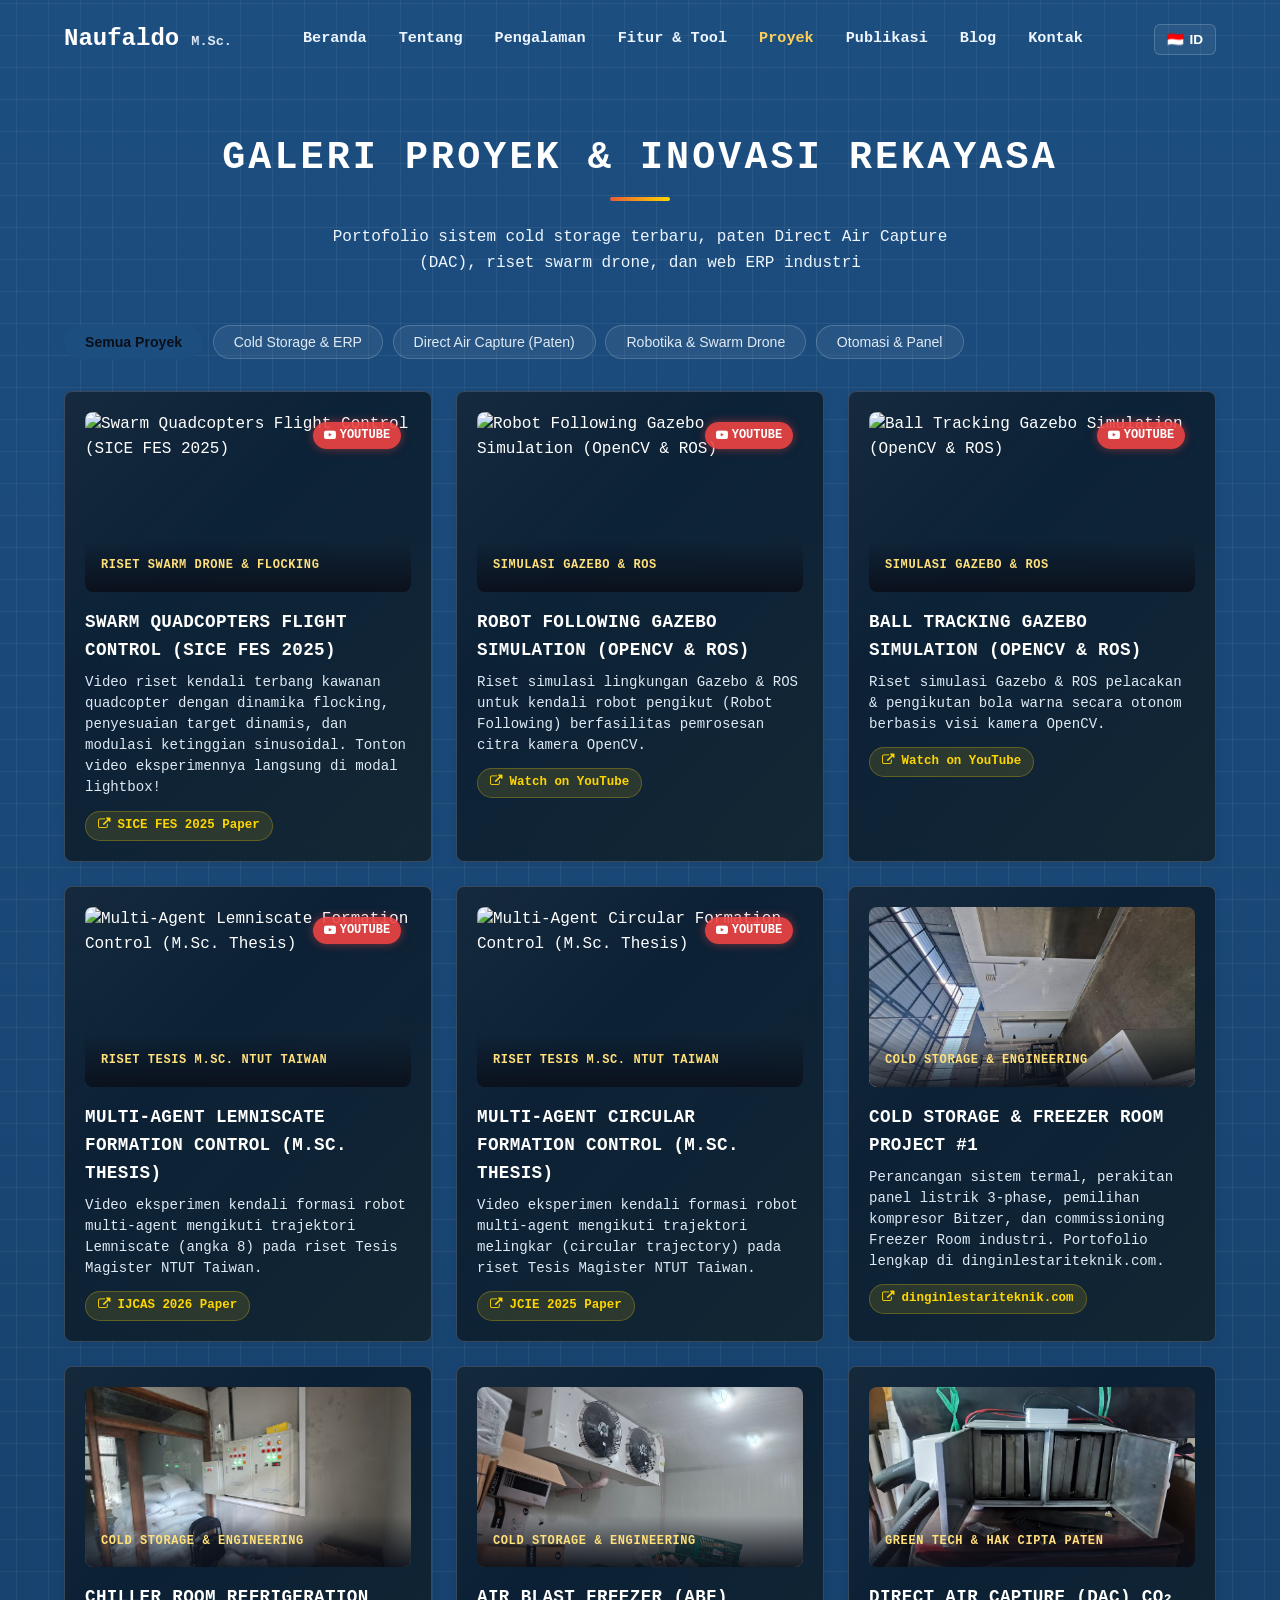
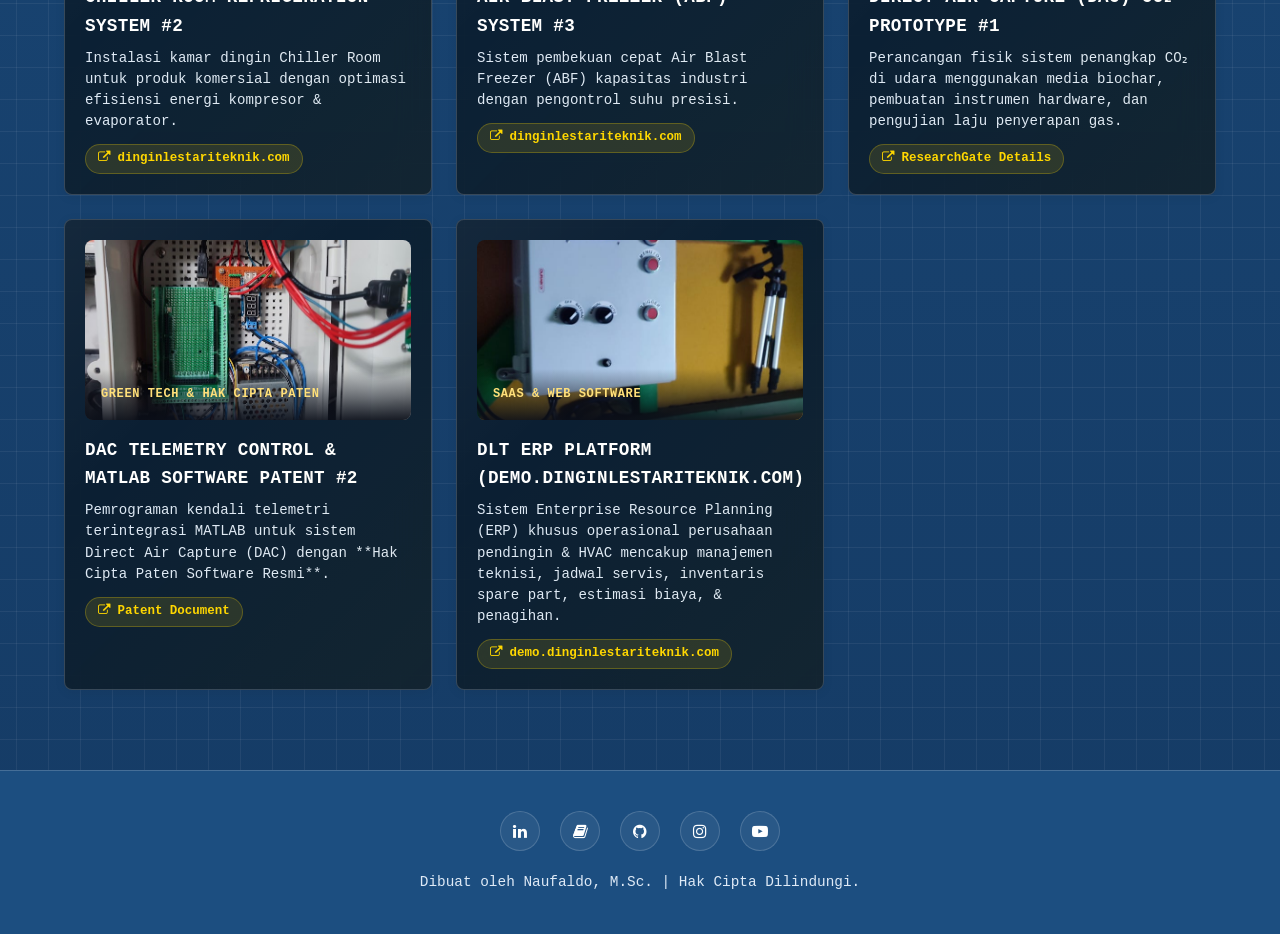
==== commit 887083e9: "feat: refresh portfolio with interactive cold storage model" ====
--- a/projects.html
+++ b/projects.html
@@ -4,14 +4,30 @@
   <meta charset="UTF-8">
   <meta name="viewport" content="width=device-width, initial-scale=1.0">
   
+  <!-- Google Search Console Verification -->
+  <meta name="google-site-verification" content="google53e48b176c822ec6.html">
+  <meta name="google-site-verification" content="53e48b176c822ec6">
+
   <!-- Primary SEO Meta Tags -->
   <title>Galeri Proyek & Inovasi Rekayasa | Naufaldo, M.Sc. | Cold Storage, DAC Patent & Drone Swarm</title>
   <meta name="title" content="Galeri Proyek & Inovasi Rekayasa | Naufaldo, M.Sc. | Cold Storage, DAC Patent & Drone Swarm">
   <meta name="description" content="Portofolio galeri proyek rekayasa Cold Storage (Freezer, Chiller, ABF), Paten Software MATLAB Direct Air Capture (DAC), Swarm Drone (SICE FES 2025), dan Platform Web DLT ERP oleh Naufaldo, M.Sc.">
   <meta name="keywords" content="Proyek Cold Storage Bandung, Freezer Room Bitzer, Chiller Room Industrial, Direct Air Capture MATLAB Patent, Swarm Drone Video, DLT ERP Software, Asesor LSP TPTU, Naufaldo M.Sc.">
   <meta name="author" content="Naufaldo, M.Sc.">
+  
+  <!-- Search Engine Crawling Directives -->
   <meta name="robots" content="index, follow, max-image-preview:large, max-snippet:-1, max-video-preview:-1">
+  <meta name="googlebot" content="index, follow, max-image-preview:large, max-snippet:-1, max-video-preview:-1">
+  <meta name="bingbot" content="index, follow, max-image-preview:large, max-snippet:-1, max-video-preview:-1">
+  
   <link rel="canonical" href="https://naufaldo.github.io/Naufaldo/projects.html">
+  <link rel="alternate" hreflang="id" href="https://naufaldo.github.io/Naufaldo/projects.html">
+  <link rel="alternate" hreflang="en" href="https://naufaldo.github.io/Naufaldo/projects.html">
+  <link rel="alternate" hreflang="x-default" href="https://naufaldo.github.io/Naufaldo/projects.html">
+
+  <!-- Mobile Browser & Theme Optimization -->
+  <meta name="theme-color" content="#0a0e1a">
+  <meta name="color-scheme" content="dark">
 
   <!-- Geo Location Meta Tags -->
   <meta name="geo.region" content="ID-JB">
@@ -26,6 +42,7 @@
   <meta property="og:title" content="Galeri Proyek & Inovasi Rekayasa | Naufaldo, M.Sc.">
   <meta property="og:description" content="Sistem Cold Storage Industri, Paten MATLAB DAC, Riset Swarm Drone, & Web DLT ERP Platform.">
   <meta property="og:image" content="https://naufaldo.github.io/Naufaldo/img/New/CS_1.jpg">
+  <meta property="og:locale" content="id_ID">
 
   <!-- Twitter Card Meta -->
   <meta name="twitter:card" content="summary_large_image">
@@ -45,15 +62,123 @@
   <script type="application/ld+json">
   {
     "@context": "https://schema.org",
-    "@type": "CollectionPage",
-    "name": "Galeri Proyek & Inovasi Rekayasa Naufaldo, M.Sc.",
-    "description": "Portofolio proyek cold storage industri, paten software MATLAB Direct Air Capture, riset drone swarm, dan web ERP.",
-    "url": "https://naufaldo.github.io/Naufaldo/projects.html",
-    "creator": {
-      "@type": "Person",
-      "name": "Naufaldo",
-      "honorificSuffix": "M.Sc."
-    }
+    "@graph": [
+      {
+        "@type": "WebSite",
+        "@id": "https://naufaldo.github.io/Naufaldo/#website",
+        "url": "https://naufaldo.github.io/Naufaldo/",
+        "name": "Naufaldo, M.Sc. Portfolio",
+        "publisher": {
+          "@type": "Person",
+          "name": "Naufaldo",
+          "honorificSuffix": "M.Sc."
+        }
+      },
+      {
+        "@type": "CollectionPage",
+        "@id": "https://naufaldo.github.io/Naufaldo/projects.html#page",
+        "name": "Galeri Proyek & Inovasi Rekayasa Naufaldo, M.Sc.",
+        "description": "Portofolio proyek cold storage industri, paten software MATLAB Direct Air Capture, riset drone swarm, dan web ERP.",
+        "url": "https://naufaldo.github.io/Naufaldo/projects.html",
+        "isPartOf": {
+          "@id": "https://naufaldo.github.io/Naufaldo/#website"
+        },
+        "mainEntity": {
+          "@id": "https://naufaldo.github.io/Naufaldo/projects.html#projects-list"
+        }
+      },
+      {
+        "@type": "Person",
+        "@id": "https://naufaldo.github.io/Naufaldo/#person",
+        "name": "Naufaldo",
+        "honorificSuffix": "M.Sc.",
+        "url": "https://naufaldo.github.io/Naufaldo/",
+        "image": "https://naufaldo.github.io/Naufaldo/img/Pas%20Fotos.JPG",
+        "jobTitle": "Director, Official Competency Assessor & Robotics Researcher",
+        "sameAs": [
+          "https://www.linkedin.com/in/naufaldo-do-80b39b1a5/",
+          "https://www.researchgate.net/profile/Naufaldo-2",
+          "https://github.com/Naufaldo",
+          "https://dinginlestariteknik.com/",
+          "https://demo.dinginlestariteknik.com/"
+        ]
+      },
+      {
+        "@type": "ItemList",
+        "@id": "https://naufaldo.github.io/Naufaldo/projects.html#projects-list",
+        "name": "Daftar Portofolio Proyek & Paten Naufaldo, M.Sc.",
+        "itemListElement": [
+          {
+            "@type": "ListItem",
+            "position": 1,
+            "item": {
+              "@type": "CreativeWork",
+              "name": "Swarm Quadcopters Flight Control (SICE FES 2025)",
+              "description": "Riset kendali terbang formasi swarm drone dengan algoritma flocking dinamik dan modulasi ketinggian sinusoidal.",
+              "image": "https://img.youtube.com/vi/JKuoD_4qvYw/hqdefault.jpg",
+              "url": "https://doi.org/10.23919/SICEFES67750.2025.11236621"
+            }
+          },
+          {
+            "@type": "ListItem",
+            "position": 2,
+            "item": {
+              "@type": "CreativeWork",
+              "name": "Cold Storage & Freezer Room Industrial Project",
+              "description": "Perancangan sistem termal, perakitan panel listrik 3-phase, pemilihan kompresor Bitzer, dan commissioning Freezer Room industri.",
+              "image": "https://naufaldo.github.io/Naufaldo/img/New/CS_1.jpg",
+              "url": "https://dinginlestariteknik.com/"
+            }
+          },
+          {
+            "@type": "ListItem",
+            "position": 3,
+            "item": {
+              "@type": "CreativeWork",
+              "name": "Chiller Room Commercial Refrigeration System",
+              "description": "Instalasi kamar dingin Chiller Room untuk produk komersial dengan optimasi efisiensi energi kompresor dan evaporator.",
+              "image": "https://naufaldo.github.io/Naufaldo/img/New/CS_2.jpg",
+              "url": "https://dinginlestariteknik.com/"
+            }
+          },
+          {
+            "@type": "ListItem",
+            "position": 4,
+            "item": {
+              "@type": "CreativeWork",
+              "name": "Air Blast Freezer (ABF) Rapid Freezing System",
+              "description": "Sistem pembekuan cepat Air Blast Freezer (ABF) kapasitas industri -40°C dengan pengontrol suhu presisi.",
+              "image": "https://naufaldo.github.io/Naufaldo/img/New/CS_3.jpg",
+              "url": "https://dinginlestariteknik.com/"
+            }
+          },
+          {
+            "@type": "ListItem",
+            "position": 5,
+            "item": {
+              "@type": "SoftwareApplication",
+              "name": "Direct Air Capture (DAC) Telemetry & Control Software (Hak Cipta Paten MATLAB)",
+              "description": "Program software kontrol telemetri MATLAB penangkapan gas CO2 Direct Air Capture terdaftar dengan Hak Cipta Paten Resmi di Kemenkumham RI.",
+              "image": "https://naufaldo.github.io/Naufaldo/img/New/DAC_2.jpg",
+              "applicationCategory": "EngineeringSoftware",
+              "url": "https://www.researchgate.net/profile/Naufaldo-2"
+            }
+          },
+          {
+            "@type": "ListItem",
+            "position": 6,
+            "item": {
+              "@type": "WebApplication",
+              "name": "DLT ERP Platform Cloud Software",
+              "description": "Platform digital Web ERP untuk manajemen operasional servis pendingin, monitoring logistik cold chain, dan inventaris spare part CV. Dingin Lestari Teknik.",
+              "image": "https://naufaldo.github.io/Naufaldo/img/IMG-20230503-WA0015.jpg",
+              "applicationCategory": "BusinessApplication",
+              "url": "https://demo.dinginlestariteknik.com/"
+            }
+          }
+        ]
+      }
+    ]
   }
   </script>
 </head>
@@ -78,9 +203,6 @@
       </ul>
 
       <div class="nav-actions">
-        <button class="theme-toggle-btn" id="themeToggleBtn" title="Toggle Light / Dark Mode" aria-label="Toggle Theme">
-          <i class="fa fa-sun-o"></i>
-        </button>
         <button class="lang-toggle-btn" id="langToggleBtn" title="Switch Language">
           <span>🇮🇩</span> ID
         </button>
@@ -122,11 +244,11 @@
   <footer class="footer">
     <div class="container">
       <div class="social-links">
-        <a href="https://www.linkedin.com/in/naufaldo-do-80b39b1a5/?locale=en_US" target="_blank" rel="noopener" class="social-icon" title="LinkedIn"><i class="fa fa-linkedin"></i></a>
-        <a href="https://www.researchgate.net/profile/Naufaldo-2" target="_blank" rel="noopener" class="social-icon" title="ResearchGate"><i class="fa fa-book"></i></a>
-        <a href="https://github.com/Naufaldo" target="_blank" rel="noopener" class="social-icon" title="GitHub"><i class="fa fa-github"></i></a>
-        <a href="https://www.instagram.com/nau136/" target="_blank" rel="noopener" class="social-icon" title="Instagram"><i class="fa fa-instagram"></i></a>
-        <a href="https://www.youtube.com/channel/UCfcdchzhztPIqN_TO-n6XPQ" target="_blank" rel="noopener" class="social-icon" title="YouTube"><i class="fa fa-youtube-play"></i></a>
+        <a href="https://www.linkedin.com/in/naufaldo-do-80b39b1a5/?locale=en_US" target="_blank" rel="noopener noreferrer" class="social-icon" title="LinkedIn"><i class="fa fa-linkedin"></i></a>
+        <a href="https://www.researchgate.net/profile/Naufaldo-2" target="_blank" rel="noopener noreferrer" class="social-icon" title="ResearchGate"><i class="fa fa-book"></i></a>
+        <a href="https://github.com/Naufaldo" target="_blank" rel="noopener noreferrer" class="social-icon" title="GitHub"><i class="fa fa-github"></i></a>
+        <a href="https://www.instagram.com/nau136/" target="_blank" rel="noopener noreferrer" class="social-icon" title="Instagram"><i class="fa fa-instagram"></i></a>
+        <a href="https://www.youtube.com/channel/UCfcdchzhztPIqN_TO-n6XPQ" target="_blank" rel="noopener noreferrer" class="social-icon" title="YouTube"><i class="fa fa-youtube-play"></i></a>
       </div>
       <p style="font-size:0.9rem; color:var(--text-secondary);" data-i18n="footer-text">
         Dibuat oleh Naufaldo, M.Sc. | Hak Cipta Dilindungi.
--- a/css/style.css
+++ b/css/style.css
@@ -3,68 +3,68 @@
    Glassmorphism, Vibrant Colors, responsive layouts & Admin CMS Styling
    ========================================================================== */
 
-@import url('https://fonts.googleapis.com/css2?family=Inter:wght@300;400;500;600;700;800&family=Outfit:wght@400;600;700;800&display=swap');
+@import url('https://fonts.googleapis.com/css2?family=Inter:wght@300;400;500;600;700;800&display=swap');
 
 :root {
-  --bg-dark: #0b0f19;
-  --bg-secondary: #111827;
-  --bg-card: rgba(17, 24, 39, 0.75);
-  --border-color: rgba(255, 255, 255, 0.1);
-  --border-glow: rgba(0, 242, 254, 0.3);
-
-  --primary-cyan: #00f2fe;
-  --primary-blue: #4facfe;
-  --accent-purple: #8b5cf6;
-  --accent-emerald: #10b981;
-  --accent-amber: #f59e0b;
-
-  --text-main: #f3f4f6;
+  --bg-dark: #1c4e80;
+  --bg-secondary: #153b65;
+  --bg-card: rgba(9, 24, 38, 0.8);
+  --border-color: rgba(255, 255, 255, 0.18);
+  --border-glow: rgba(255, 215, 0, 0.38);
+
+  --primary-cyan: #1c4e80;
+  --primary-blue: #1c4e80;
+  --accent-purple: #e85d35;
+  --accent-emerald: #ffd700;
+  --accent-amber: #ffd700;
+
+  --text-main: #ffffff;
   --text-heading: #ffffff;
-  --text-secondary: #9ca3af;
-  --text-dim: #6b7280;
-
-  --font-heading: 'Outfit', sans-serif;
-  --font-body: 'Inter', sans-serif;
-
-  --radius-lg: 16px;
-  --radius-md: 10px;
+  --text-secondary: #dfeaf6;
+  --text-dim: #aaaaaa;
+
+  --font-heading: 'Consolas', 'Monaco', 'Courier New', monospace;
+  --font-body: 'Consolas', 'Monaco', 'Courier New', monospace;
+
+  --radius-lg: 8px;
+  --radius-md: 8px;
   --radius-sm: 6px;
-  
-  --transition: all 0.3s ease;
-
-  --card-shadow: 0 10px 30px rgba(0, 0, 0, 0.4);
-  --navbar-bg: rgba(11, 15, 25, 0.85);
-  --input-bg: rgba(255, 255, 255, 0.05);
-  --modal-bg: #111827;
-  --math-card-bg: rgba(0, 0, 0, 0.45);
-  --theory-box-bg: rgba(15, 23, 42, 0.65);
-}
-
-/* Light Theme: Clean Academic & High-Tech Minimalist Engineering */
+
+  --transition: all 0.15s ease;
+
+  --card-shadow: 0 2px 12px rgba(0, 0, 0, 0.06);
+  --navbar-bg: rgba(13, 28, 46, 0.82);
+  --input-bg: rgba(255, 255, 255, 0.06);
+  --modal-bg: #102842;
+  --math-card-bg: rgba(255, 255, 255, 0.04);
+  --theory-box-bg: rgba(255, 255, 255, 0.03);
+}
+
+/* Light theme remains blueprint-toned to preserve the engineering system */
 [data-theme="light"] {
-  --bg-dark: #f8fafc;
-  --bg-secondary: #ffffff;
-  --bg-card: rgba(255, 255, 255, 0.90);
-  --border-color: rgba(203, 213, 225, 0.85);
-  --border-glow: rgba(8, 145, 178, 0.35);
-
-  --primary-cyan: #0891b2;
-  --primary-blue: #2563eb;
-  --accent-purple: #7c3aed;
-  --accent-emerald: #059669;
-  --accent-amber: #d97706;
-
-  --text-main: #1e293b;
-  --text-heading: #0f172a;
-  --text-secondary: #475569;
-  --text-dim: #64748b;
-
-  --card-shadow: 0 8px 24px rgba(15, 23, 42, 0.06), 0 2px 6px rgba(15, 23, 42, 0.04);
-  --navbar-bg: rgba(255, 255, 255, 0.92);
-  --input-bg: #ffffff;
-  --modal-bg: #ffffff;
-  --math-card-bg: #f1f5f9;
-  --theory-box-bg: rgba(255, 255, 255, 0.95);
+  --bg-dark: #dfeaf5;
+  --bg-secondary: #cfe0f2;
+  --bg-card: rgba(16, 31, 48, 0.8);
+  --border-color: rgba(255, 255, 255, 0.18);
+  --border-glow: rgba(255, 215, 0, 0.35);
+
+  --primary-cyan: #1c4e80;
+  --primary-blue: #1c4e80;
+  --accent-purple: #e85d35;
+  --accent-emerald: #ffd700;
+  --accent-amber: #ffd700;
+
+  --text-main: #ffffff;
+  --text-heading: #ffffff;
+  --text-secondary: #dfeaf6;
+  --text-dim: #aaaaaa;
+
+  --card-shadow: 0 2px 12px rgba(0, 0, 0, 0.06);
+  --navbar-bg: rgba(14, 29, 46, 0.78);
+  --input-bg: rgba(255, 255, 255, 0.08);
+  --modal-bg: #102842;
+  --math-card-bg: rgba(255, 255, 255, 0.04);
+  --theory-box-bg: rgba(255, 255, 255, 0.04);
 }
 
 * {
@@ -74,7 +74,12 @@
 }
 
 body {
-  background-color: var(--bg-dark);
+  background:
+    linear-gradient(rgba(255,255,255,0.06) 1px, transparent 1px),
+    linear-gradient(90deg, rgba(255,255,255,0.06) 1px, transparent 1px),
+    linear-gradient(180deg, var(--bg-dark) 0%, var(--bg-secondary) 100%);
+  background-size: 32px 32px, 32px 32px, 100% 100%;
+  background-position: center center, center center, center;
   color: var(--text-main);
   font-family: var(--font-body);
   line-height: 1.6;
@@ -86,6 +91,8 @@
   font-family: var(--font-heading);
   font-weight: 700;
   color: var(--text-heading);
+  letter-spacing: 0.02em;
+  text-transform: uppercase;
 }
 
 a {
@@ -104,12 +111,33 @@
   margin: 0 auto;
 }
 
+.scroll-progress {
+  position: fixed;
+  z-index: 1001;
+  top: 0;
+  left: 0;
+  width: 100%;
+  height: 3px;
+  pointer-events: none;
+  background: rgba(200, 229, 242, 0.12);
+}
+
+.scroll-progress span {
+  display: block;
+  width: 100%;
+  height: 100%;
+  background: linear-gradient(90deg, #76dff3, #ffd36b, #f28c64);
+  transform: scaleX(0);
+  transform-origin: left center;
+  will-change: transform;
+}
+
 .section-padding {
   padding: 5rem 0;
 }
 
 .text-gradient {
-  background: linear-gradient(135deg, var(--primary-cyan) 0%, var(--primary-blue) 50%, var(--accent-purple) 100%);
+  background: linear-gradient(135deg, #ffffff 0%, #ffdd73 38%, #ff9a6b 100%);
   -webkit-background-clip: text;
   -webkit-text-fill-color: transparent;
 }
@@ -123,49 +151,57 @@
   padding: 1.75rem;
   box-shadow: var(--card-shadow);
   transition: var(--transition);
+  position: relative;
+  overflow: hidden;
+}
+
+.glass-card::before {
+  content: "";
+  position: absolute;
+  inset: 0;
+  background: linear-gradient(135deg, rgba(255,255,255,0.04), transparent 35%, rgba(255,215,0,0.03));
+  pointer-events: none;
 }
 
 .glass-card:hover {
   border-color: var(--border-glow);
-  box-shadow: 0 10px 30px rgba(0, 242, 254, 0.15);
-  transform: translateY(-4px);
-}
-
-[data-theme="light"] .glass-card:hover {
-  box-shadow: 0 12px 28px rgba(8, 145, 178, 0.12);
+  box-shadow: 0 6px 16px rgba(0, 0, 0, 0.15);
+  transform: translateY(-2px);
 }
 
 .btn {
   display: inline-flex;
   align-items: center;
   gap: 0.5rem;
-  padding: 0.75rem 1.5rem;
+  padding: 0.8rem 1.5rem;
   border-radius: var(--radius-md);
   font-weight: 600;
   font-size: 0.95rem;
   cursor: pointer;
-  border: none;
+  border: 1px solid transparent;
   transition: var(--transition);
+  letter-spacing: 0.03em;
 }
 
 .btn-primary {
-  background: linear-gradient(135deg, var(--primary-cyan), var(--primary-blue));
-  color: #ffffff;
+  background: linear-gradient(135deg, var(--accent-purple), #c84d2d);
+  color: #fffaf5;
   font-weight: 700;
+  box-shadow: 0 6px 16px rgba(232, 93, 53, 0.24);
 }
 
 [data-theme="dark"] .btn-primary {
-  color: #0b0f19;
+  color: #fffaf5;
 }
 
 .btn-primary:hover {
-  box-shadow: 0 0 20px rgba(0, 242, 254, 0.4);
-  transform: translateY(-2px);
-  color: #ffffff;
+  box-shadow: 0 8px 18px rgba(232, 93, 53, 0.32);
+  transform: translateY(-1px);
+  color: #fffaf5;
 }
 
 [data-theme="dark"] .btn-primary:hover {
-  color: #0b0f19;
+  color: #fffaf5;
 }
 
 .btn-outline {
@@ -175,9 +211,9 @@
 }
 
 .btn-outline:hover {
-  border-color: var(--primary-cyan);
-  color: var(--primary-cyan);
-  background: rgba(0, 242, 254, 0.08);
+  border-color: var(--accent-purple);
+  color: var(--accent-purple);
+  background: rgba(232, 93, 53, 0.08);
 }
 
 .btn-sm {
@@ -191,15 +227,15 @@
   border-radius: 50px;
   font-size: 0.78rem;
   font-weight: 600;
-  background: rgba(0, 242, 254, 0.1);
-  color: var(--primary-cyan);
-  border: 1px solid rgba(0, 242, 254, 0.25);
+  background: rgba(232, 93, 53, 0.12);
+  color: var(--accent-purple);
+  border: 1px solid rgba(232, 93, 53, 0.25);
 }
 
 .badge-purple {
-  background: rgba(139, 92, 246, 0.1);
-  color: var(--accent-purple);
-  border-color: rgba(139, 92, 246, 0.25);
+  background: rgba(255, 215, 0, 0.12);
+  color: var(--accent-amber);
+  border-color: rgba(255, 215, 0, 0.25);
 }
 
 /* Navbar */
@@ -251,13 +287,13 @@
 }
 
 .nav-link {
-  color: var(--text-secondary);
-  font-weight: 500;
+  color: #edf5ff;
+  font-weight: 700;
   font-size: 0.95rem;
 }
 
 .nav-link:hover, .nav-link.active {
-  color: var(--primary-cyan);
+  color: #ffcf5a;
 }
 
 .nav-actions {
@@ -266,7 +302,7 @@
   gap: 0.75rem;
 }
 
-.lang-toggle-btn, .theme-toggle-btn {
+.lang-toggle-btn {
   background: var(--input-bg);
   border: 1px solid var(--border-color);
   color: var(--text-main);
@@ -282,16 +318,9 @@
   transition: var(--transition);
 }
 
-.lang-toggle-btn:hover, .theme-toggle-btn:hover {
+.lang-toggle-btn:hover {
   border-color: var(--primary-cyan);
   color: var(--primary-cyan);
-}
-
-.theme-toggle-btn {
-  width: 36px;
-  height: 34px;
-  padding: 0;
-  font-size: 0.95rem;
 }
 
 .mobile-nav-toggle {
@@ -310,13 +339,17 @@
   display: flex;
   align-items: center;
   position: relative;
-  background: radial-gradient(circle at 10% 20%, rgba(0, 242, 254, 0.08) 0%, transparent 40%),
-              radial-gradient(circle at 90% 80%, rgba(139, 92, 246, 0.08) 0%, transparent 40%);
+  background:
+    linear-gradient(135deg, rgba(255,255,255,0.04), transparent 35%),
+    radial-gradient(circle at 82% 18%, rgba(255, 215, 0, 0.12), transparent 20%),
+    radial-gradient(circle at 18% 80%, rgba(232, 93, 53, 0.11), transparent 24%);
 }
 
 [data-theme="light"] .hero {
-  background: radial-gradient(circle at 10% 20%, rgba(8, 145, 178, 0.07) 0%, transparent 40%),
-              radial-gradient(circle at 90% 80%, rgba(124, 58, 237, 0.06) 0%, transparent 40%);
+  background:
+    linear-gradient(135deg, rgba(255,255,255,0.04), transparent 35%),
+    radial-gradient(circle at 82% 18%, rgba(255, 215, 0, 0.10), transparent 20%),
+    radial-gradient(circle at 18% 80%, rgba(232, 93, 53, 0.10), transparent 24%);
 }
 
 .hero-grid {
@@ -338,14 +371,15 @@
 
 .hero-subtitle {
   font-size: 1.25rem;
-  color: var(--primary-cyan);
-  font-weight: 600;
+  color: #ffe37a;
+  font-weight: 700;
   margin-bottom: 1.25rem;
+  letter-spacing: 0.04em;
 }
 
 .hero-desc {
   font-size: 1.05rem;
-  color: var(--text-secondary);
+  color: #f0f7ff;
   margin-bottom: 2rem;
   max-width: 620px;
 }
@@ -383,21 +417,267 @@
   color: var(--text-dim);
 }
 
-/* Avatar Frame */
-.hero-avatar-wrapper {
+/* Interactive cold-storage hero model */
+.hero-image-container {
   position: relative;
-  width: 320px;
-  height: 380px;
+  min-width: 0;
+}
+
+.cold-scene {
+  position: relative;
+  width: min(100%, 560px);
+  height: 470px;
   margin: 0 auto;
-}
-
-.hero-avatar-img {
+  overflow: hidden;
+  isolation: isolate;
+  border: 1px solid rgba(133, 202, 232, 0.52);
+  background:
+    linear-gradient(rgba(74, 148, 191, 0.1) 1px, transparent 1px),
+    linear-gradient(90deg, rgba(74, 148, 191, 0.1) 1px, transparent 1px),
+    linear-gradient(145deg, #0b1c2d 5%, #102d45 55%, #0a1927 100%);
+  background-size: 28px 28px, 28px 28px, auto;
+  box-shadow: 0 24px 70px rgba(0, 0, 0, 0.3), inset 0 0 70px rgba(27, 119, 160, 0.12);
+}
+
+.cold-scene::before,
+.cold-scene::after {
+  position: absolute;
+  z-index: 1;
+  width: 20px;
+  height: 20px;
+  content: "";
+  pointer-events: none;
+}
+
+.cold-scene::before {
+  top: 8px;
+  left: 8px;
+  border-top: 1px solid #9dddf0;
+  border-left: 1px solid #9dddf0;
+}
+
+.cold-scene::after {
+  right: 8px;
+  bottom: 8px;
+  border-right: 1px solid #9dddf0;
+  border-bottom: 1px solid #9dddf0;
+}
+
+#coldStorageCanvas {
+  position: absolute;
+  inset: 0;
   width: 100%;
   height: 100%;
+  display: block;
+  touch-action: none;
+  cursor: grab;
+}
+
+.cold-scene:active #coldStorageCanvas {
+  cursor: grabbing;
+}
+
+.cold-scene-head,
+.cold-scene-controls,
+.scene-caption,
+.scene-callout,
+.scene-temperature {
+  position: absolute;
+  z-index: 2;
+  color: #effaff;
+  font-family: var(--font-heading);
+}
+
+.cold-scene-head {
+  top: 18px;
+  right: 20px;
+  left: 20px;
+  display: flex;
+  align-items: center;
+  justify-content: space-between;
+  gap: 12px;
+  font-size: 0.68rem;
+  letter-spacing: 0.12em;
+}
+
+.cold-scene-kicker {
+  color: #b9d8e8;
+}
+
+.cold-scene-live {
+  display: inline-flex;
+  align-items: center;
+  gap: 7px;
+  color: #b7f0d0;
+}
+
+.cold-scene-live i {
+  width: 7px;
+  height: 7px;
+  border-radius: 50%;
+  background: #71e5a5;
+  box-shadow: 0 0 10px rgba(113, 229, 165, 0.8);
+}
+
+.scene-callout {
+  display: flex;
+  align-items: center;
+  gap: 8px;
+  padding: 6px 8px;
+  border: 1px solid rgba(149, 211, 235, 0.38);
+  background: rgba(5, 19, 31, 0.84);
+  font-size: 0.62rem;
+  letter-spacing: 0.06em;
+  white-space: nowrap;
+}
+
+.scene-callout span {
+  color: #75d8f1;
+}
+
+.scene-callout-evap {
+  top: 27%;
+  left: 4%;
+}
+
+.scene-callout-cdu {
+  top: 44%;
+  right: 3%;
+}
+
+.scene-temperature {
+  right: 20px;
+  bottom: 74px;
+  display: flex;
+  flex-direction: column;
+  gap: 3px;
+  color: #cbe9f5;
+  font-size: 0.62rem;
+  letter-spacing: 0.09em;
+}
+
+.scene-temperature strong {
+  color: #8de5f5;
+  font-size: 1.55rem;
+  line-height: 1;
+}
+
+.scene-temperature small {
+  font-size: 0.72rem;
+}
+
+.cold-scene-controls {
+  right: 14px;
+  bottom: 22px;
+  left: 14px;
+  display: flex;
+  align-items: center;
+  justify-content: space-between;
+  gap: 10px;
+  padding: 9px 10px;
+  border: 1px solid rgba(149, 211, 235, 0.3);
+  background: rgba(5, 19, 31, 0.9);
+}
+
+.scene-legend {
+  display: flex;
+  align-items: center;
+  gap: 7px;
+  color: #d7eaf2;
+  font-size: 0.54rem;
+  letter-spacing: 0.04em;
+}
+
+.scene-legend i {
+  width: 14px;
+  height: 3px;
+  flex: 0 0 auto;
+}
+
+.flow-cold {
+  background: #50d5ff;
+}
+
+.flow-hot {
+  margin-left: 5px;
+  background: #ff855c;
+}
+
+.scene-actions {
+  display: flex;
+  gap: 6px;
+}
+
+.scene-control {
+  width: 32px;
+  height: 32px;
+  flex: 0 0 auto;
+  border: 1px solid rgba(149, 211, 235, 0.45);
+  background: rgba(18, 47, 67, 0.9);
+  color: #effaff;
+  cursor: pointer;
+}
+
+.scene-control:hover,
+.scene-control:focus-visible {
+  border-color: #75d8f1;
+  color: #75d8f1;
+  outline: none;
+}
+
+.scene-caption {
+  right: 20px;
+  bottom: 5px;
+  color: #abc6d4;
+  font-size: 0.52rem;
+  letter-spacing: 0.12em;
+}
+
+.hero-portrait-frame {
+  position: absolute;
+  z-index: 3;
+  bottom: 70px;
+  left: 16px;
+  width: 118px;
+  padding: 5px;
+  border: 1px solid rgba(181, 225, 241, 0.78);
+  background: #0b1c2d;
+  box-shadow: 0 12px 30px rgba(0, 0, 0, 0.42);
+}
+
+.hero-portrait {
+  display: block;
+  width: 100%;
+  height: 138px;
   object-fit: cover;
-  border-radius: var(--radius-lg);
-  border: 2px solid var(--border-glow);
-  box-shadow: 0 20px 40px rgba(0, 0, 0, 0.25);
+  object-position: center 28%;
+  filter: saturate(0.72) contrast(1.04);
+}
+
+.hero-portrait-frame span {
+  display: block;
+  padding: 5px 2px 1px;
+  color: #c5e4f0;
+  font-family: var(--font-heading);
+  font-size: 0.48rem;
+  letter-spacing: 0.08em;
+  white-space: nowrap;
+}
+
+.featured-work {
+  position: relative;
+  background: linear-gradient(180deg, rgba(9, 28, 47, 0.62), rgba(9, 28, 47, 0.16));
+  border-top: 1px solid rgba(139, 202, 229, 0.2);
+  border-bottom: 1px solid rgba(139, 202, 229, 0.2);
+}
+
+.featured-work .project-card {
+  border-color: rgba(146, 207, 232, 0.28);
+}
+
+.featured-work .project-card:hover {
+  border-color: #93dced;
+  box-shadow: 0 12px 32px rgba(5, 16, 29, 0.35);
 }
 
 .hero-badge-float {
@@ -432,15 +712,16 @@
 
 /* Section Titles */
 .section-title {
-  font-size: 2.2rem;
+  font-size: clamp(2rem, 3vw, 2.6rem);
   text-align: center;
   margin-bottom: 0.5rem;
   color: var(--text-heading);
+  letter-spacing: 0.08em;
 }
 
 .section-subtitle {
   text-align: center;
-  color: var(--text-secondary);
+  color: #edf5ff;
   max-width: 650px;
   margin: 0 auto 3rem auto;
   font-size: 1rem;
@@ -449,7 +730,7 @@
 .divider {
   width: 60px;
   height: 4px;
-  background: linear-gradient(90deg, var(--primary-cyan), var(--accent-purple));
+  background: linear-gradient(90deg, var(--accent-purple), var(--accent-amber));
   margin: 0 auto 1.5rem auto;
   border-radius: 2px;
 }
@@ -489,16 +770,21 @@
   background: var(--input-bg);
   border: 1px solid var(--border-color);
   border-radius: var(--radius-md);
-  color: var(--text-main);
+  color: #ffffff;
   font-family: inherit;
   font-size: 0.95rem;
   transition: var(--transition);
 }
 
+.form-control::placeholder,
+.form-select::placeholder {
+  color: #d9e9fa;
+}
+
 .form-control:focus, .form-select:focus {
   outline: none;
   border-color: var(--primary-cyan);
-  box-shadow: 0 0 10px rgba(0, 242, 254, 0.2);
+  box-shadow: 0 0 10px rgba(183, 95, 61, 0.2);
 }
 
 .input-row {
@@ -508,8 +794,8 @@
 }
 
 .calc-results-box {
-  background: rgba(0, 242, 254, 0.04);
-  border: 1px solid rgba(0, 242, 254, 0.2);
+  background: rgba(183, 95, 61, 0.04);
+  border: 1px solid rgba(183, 95, 61, 0.2);
   border-radius: var(--radius-md);
   padding: 1.5rem;
   display: flex;
@@ -639,7 +925,7 @@
   font-size: 0.75rem;
   text-transform: uppercase;
   letter-spacing: 0.05em;
-  color: var(--primary-cyan);
+  color: #ffe07a;
   font-weight: 700;
 }
 
@@ -673,8 +959,8 @@
 .contact-icon {
   width: 45px;
   height: 45px;
-  background: rgba(0, 242, 254, 0.1);
-  border: 1px solid rgba(0, 242, 254, 0.25);
+  background: rgba(183, 95, 61, 0.1);
+  border: 1px solid rgba(183, 95, 61, 0.25);
   border-radius: var(--radius-md);
   display: flex;
   align-items: center;
@@ -692,7 +978,61 @@
 
 .contact-text p {
   font-size: 0.88rem;
-  color: var(--text-secondary);
+  color: #edf5ff;
+}
+
+.contact-text a {
+  color: #9ce8f4;
+}
+
+.contact-text a:hover {
+  color: #ffffff;
+}
+
+.contact-cta-panel {
+  align-self: start;
+  padding: 2.25rem;
+  border: 1px solid rgba(147, 220, 237, 0.42);
+  background:
+    linear-gradient(rgba(106, 169, 199, 0.07) 1px, transparent 1px),
+    linear-gradient(90deg, rgba(106, 169, 199, 0.07) 1px, transparent 1px),
+    rgba(8, 25, 42, 0.86);
+  background-size: 22px 22px, 22px 22px, auto;
+}
+
+.contact-cta-index {
+  display: block;
+  margin-bottom: 1.5rem;
+  color: #9ce8f4;
+  font-family: var(--font-heading);
+  font-size: 0.72rem;
+  letter-spacing: 0.12em;
+}
+
+.contact-cta-panel h3 {
+  max-width: 16ch;
+  margin-bottom: 0.9rem;
+  font-size: 1.4rem;
+}
+
+.contact-cta-panel p {
+  margin-bottom: 1.5rem;
+  color: #d9e9f4;
+  font-size: 0.94rem;
+  line-height: 1.7;
+}
+
+/* Scroll reveals */
+.scroll-reveal {
+  opacity: 0;
+  translate: 0 22px;
+  transition: opacity 650ms ease, translate 650ms cubic-bezier(0.2, 0.75, 0.25, 1);
+  transition-delay: var(--reveal-delay, 0ms);
+}
+
+.scroll-reveal.is-visible {
+  opacity: 1;
+  translate: 0 0;
 }
 
 /* Blogspot & Technical Articles System */
@@ -846,12 +1186,12 @@
   width: 40px;
   height: 40px;
   border-radius: 50%;
-  background: var(--input-bg);
-  border: 1px solid var(--border-color);
+  background: rgba(255,255,255,0.06);
+  border: 1px solid rgba(255,255,255,0.16);
   display: flex;
   align-items: center;
   justify-content: center;
-  color: var(--text-main);
+  color: #ffffff;
   transition: var(--transition);
 }
 
@@ -948,8 +1288,49 @@
 }
 
 @media (max-width: 600px) {
+  .cold-scene {
+    height: min(112vw, 430px);
+    min-height: 330px;
+  }
+
+  .scene-callout {
+    font-size: 0.52rem;
+  }
+
+  .scene-legend {
+    flex-wrap: wrap;
+    max-width: 210px;
+    font-size: 0.48rem;
+  }
+
+  .cold-scene-controls {
+    bottom: 20px;
+  }
+
+  .hero-portrait-frame {
+    bottom: 68px;
+    left: 10px;
+    width: 96px;
+  }
+
+  .hero-portrait {
+    height: 108px;
+  }
+
+  .contact-cta-panel {
+    padding: 1.5rem;
+  }
+
   .sim-canvas-wrapper {
     height: 260px;
+  }
+}
+
+@media (prefers-reduced-motion: reduce) {
+  .scroll-reveal {
+    opacity: 1;
+    translate: none;
+    transition: none;
   }
 }
 
@@ -967,7 +1348,7 @@
 }
 
 .sim-form-btn:hover {
-  background: rgba(0, 242, 254, 0.12);
+  background: rgba(183, 95, 61, 0.12);
   border-color: var(--primary-cyan);
   color: var(--primary-cyan);
 }
@@ -977,7 +1358,7 @@
   border-color: transparent;
   color: #ffffff;
   font-weight: 600;
-  box-shadow: 0 0 12px rgba(0, 242, 254, 0.35);
+  box-shadow: 0 0 12px rgba(183, 95, 61, 0.35);
 }
 
 [data-theme="dark"] .sim-form-btn.active {
@@ -1003,7 +1384,7 @@
 }
 
 .wasd-btn:hover {
-  background: rgba(0, 242, 254, 0.15);
+  background: rgba(183, 95, 61, 0.15);
   border-color: var(--primary-cyan);
   color: var(--primary-cyan);
   transform: translateY(-1px);
@@ -1014,7 +1395,7 @@
   background: var(--primary-cyan);
   color: #ffffff;
   border-color: transparent;
-  box-shadow: 0 0 10px rgba(0, 242, 254, 0.5);
+  box-shadow: 0 0 10px rgba(183, 95, 61, 0.5);
 }
 
 /* Range input accent color */
@@ -1036,7 +1417,7 @@
 
 .paper-theory-box[open] {
   border-color: var(--border-glow);
-  box-shadow: 0 4px 20px rgba(0, 242, 254, 0.12);
+  box-shadow: 0 4px 20px rgba(183, 95, 61, 0.12);
 }
 
 .theory-summary {
@@ -1044,7 +1425,7 @@
   align-items: center;
   justify-content: space-between;
   padding: 0.85rem 1.2rem;
-  background: rgba(0, 242, 254, 0.06);
+  background: rgba(183, 95, 61, 0.06);
   cursor: pointer;
   font-weight: 600;
   font-size: 0.92rem;
@@ -1058,7 +1439,7 @@
 }
 
 .theory-summary:hover {
-  background: rgba(0, 242, 254, 0.12);
+  background: rgba(183, 95, 61, 0.12);
 }
 
 .theory-summary .summary-title {
@@ -1087,8 +1468,8 @@
 .paper-meta-badge {
   display: inline-block;
   padding: 0.2rem 0.65rem;
-  background: rgba(139, 92, 246, 0.12);
-  border: 1px solid rgba(139, 92, 246, 0.3);
+  background: rgba(167, 134, 112, 0.12);
+  border: 1px solid rgba(167, 134, 112, 0.3);
   border-radius: 4px;
   color: var(--accent-purple);
   font-size: 0.76rem;
@@ -1145,7 +1526,7 @@
 }
 
 .theory-table th {
-  background: rgba(0, 242, 254, 0.08);
+  background: rgba(183, 95, 61, 0.08);
   color: var(--primary-cyan);
   font-weight: 600;
 }
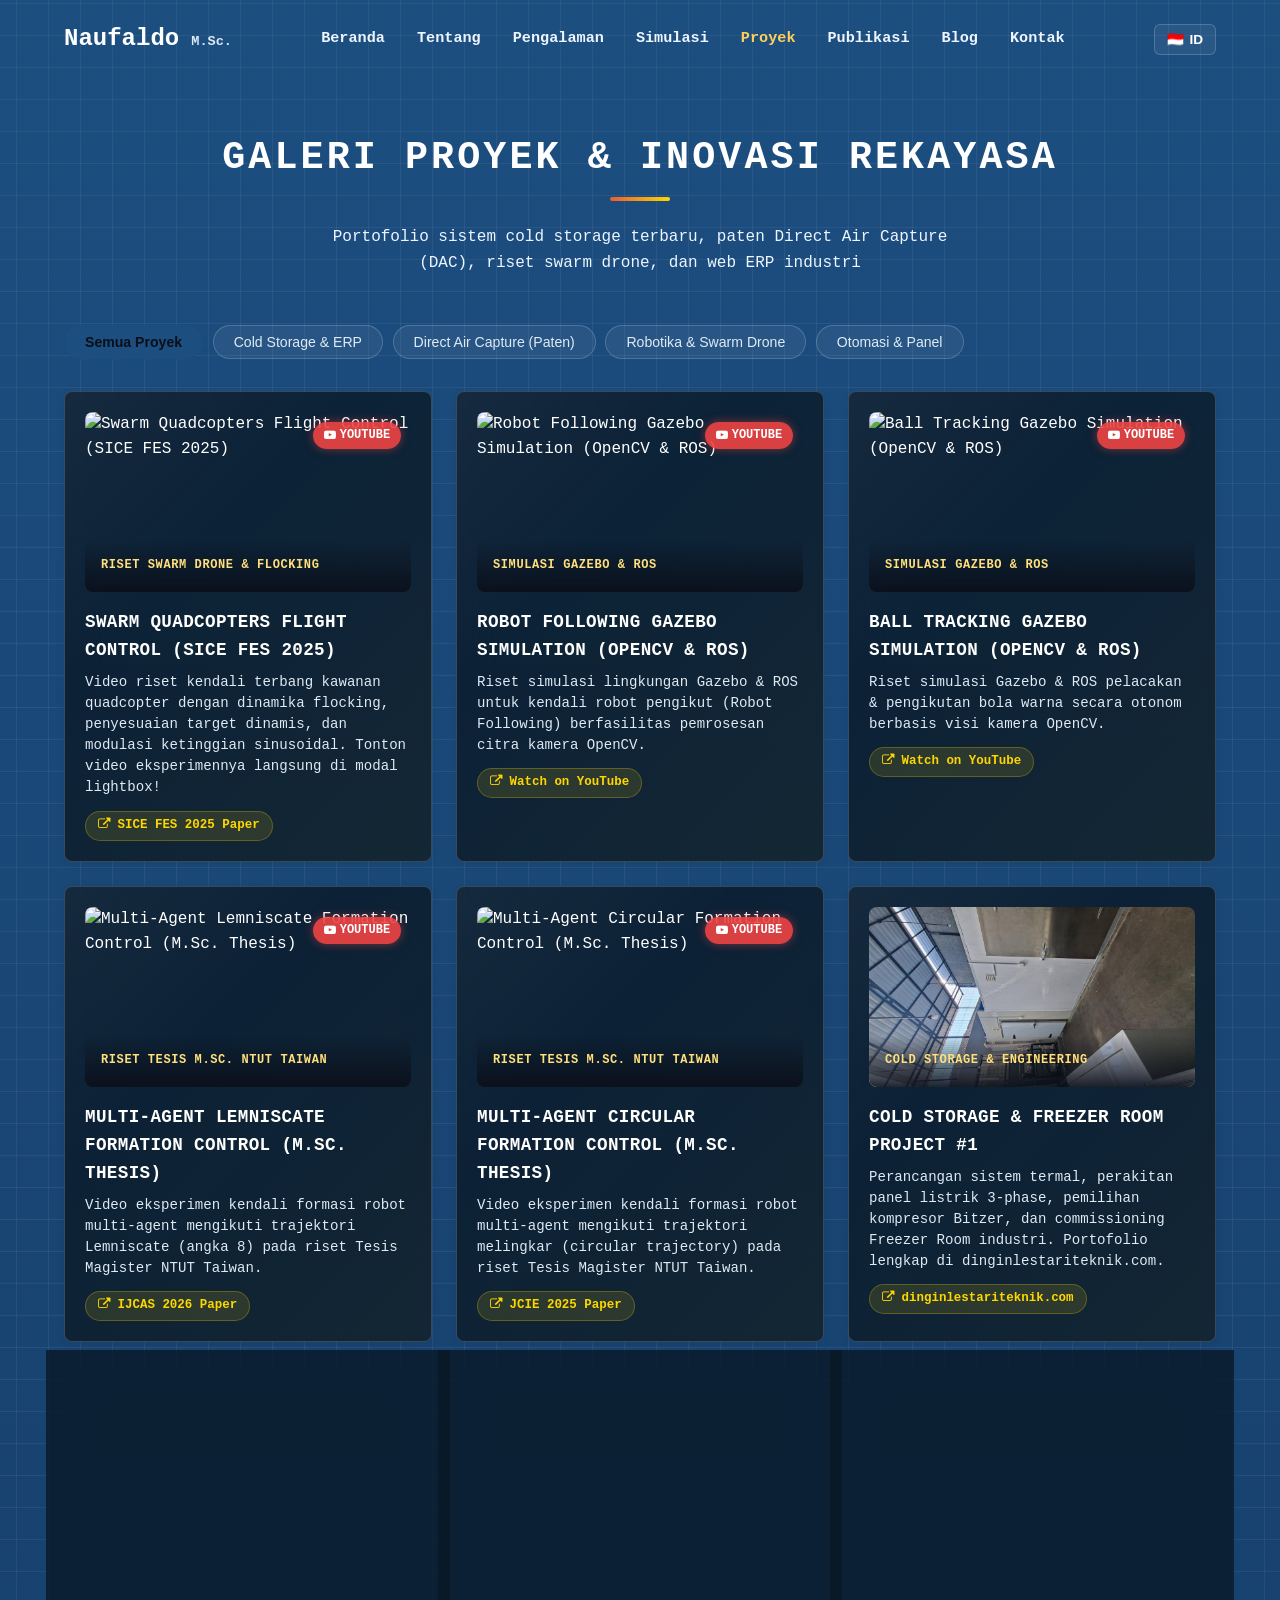
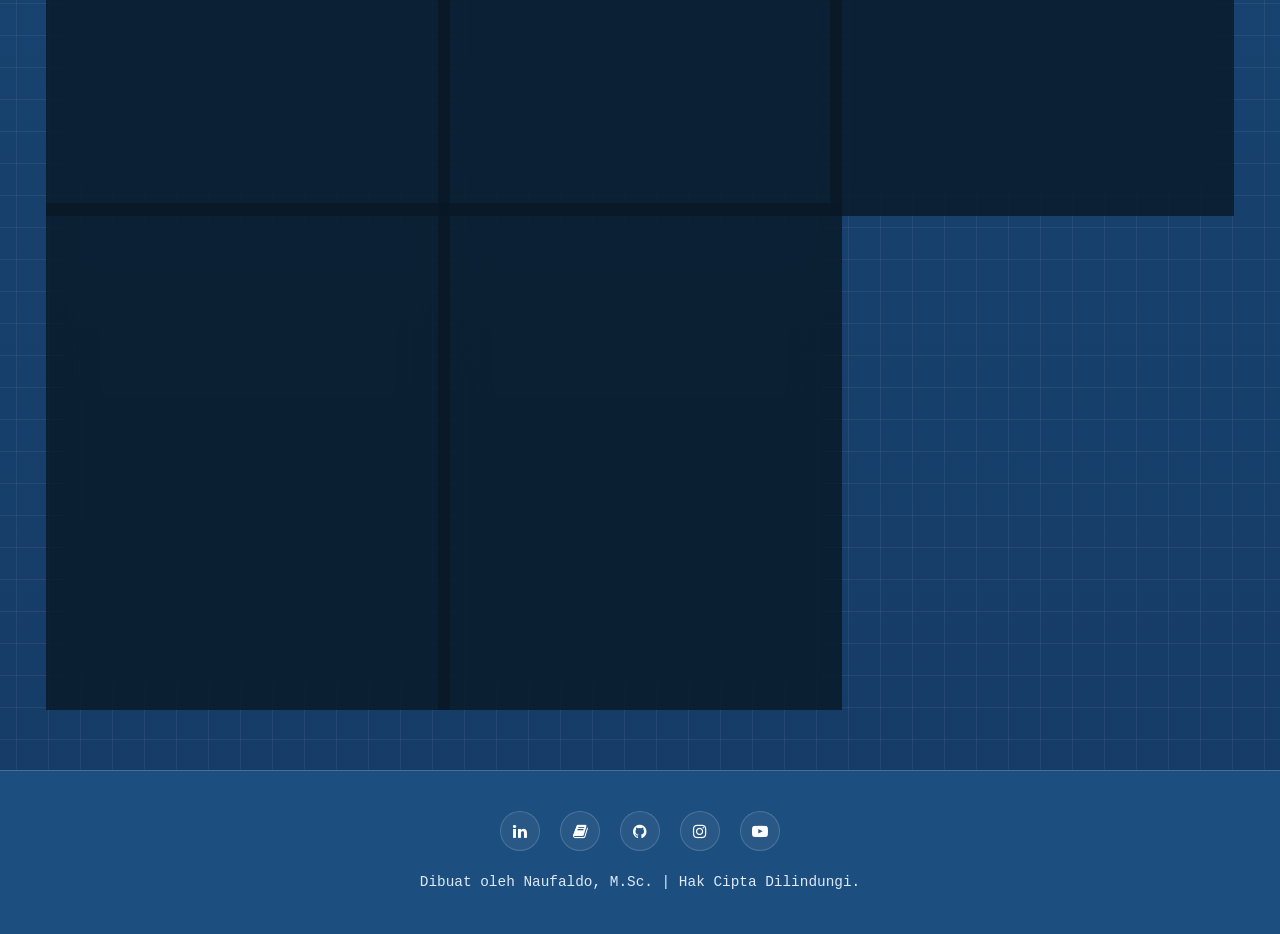
==== commit 66e68720: "fix(web): optimize lighthouse performance, a11y, mobile UX, and SEO" ====
--- a/projects.html
+++ b/projects.html
@@ -53,7 +53,19 @@
 
   <!-- Favicon & Icons -->
   <link rel="icon" href="img/Pas Fotos.JPG" type="image/jpeg">
-  <link rel="stylesheet" href="https://cdnjs.cloudflare.com/ajax/libs/font-awesome/4.7.0/css/font-awesome.min.css">
+
+  <!-- Preconnect to CDNs -->
+  <link rel="preconnect" href="https://fonts.googleapis.com">
+  <link rel="preconnect" href="https://fonts.gstatic.com" crossorigin>
+  <link rel="preconnect" href="https://cdnjs.cloudflare.com" crossorigin>
+
+  <!-- Fonts & Icons (Async Non-Blocking) -->
+  <link rel="stylesheet" href="https://fonts.googleapis.com/css2?family=Inter:wght@400;500;600;700;800&display=swap" media="print" onload="this.media='all'">
+  <link rel="stylesheet" href="https://cdnjs.cloudflare.com/ajax/libs/font-awesome/4.7.0/css/font-awesome.min.css" media="print" onload="this.media='all'">
+  <noscript>
+    <link rel="stylesheet" href="https://fonts.googleapis.com/css2?family=Inter:wght@400;500;600;700;800&display=swap">
+    <link rel="stylesheet" href="https://cdnjs.cloudflare.com/ajax/libs/font-awesome/4.7.0/css/font-awesome.min.css">
+  </noscript>
   
   <!-- Custom Modern Design System -->
   <link rel="stylesheet" href="css/style.css">
@@ -213,6 +225,8 @@
     </div>
   </nav>
 
+  <main id="main">
+
   <!-- Projects Banner -->
   <section class="section-padding" style="padding-top: 8rem; padding-bottom: 2rem;">
     <div class="container text-center">
@@ -239,6 +253,8 @@
       <div class="projects-grid" id="projectsGrid"></div>
     </div>
   </section>
+
+  </main>
 
   <!-- Footer -->
   <footer class="footer">
@@ -261,7 +277,7 @@
     <div class="modal-content" onclick="event.stopPropagation()">
       <button class="modal-close" onclick="closeProjectModal()">&times;</button>
       <div class="modal-img-wrapper">
-        <img src="" id="modalImg" alt="Project Image" class="modal-img">
+        <img src="data:image/svg+xml,%3Csvg xmlns='http://www.w3.org/2000/svg'/%3E" id="modalImg" alt="Project Image" class="modal-img">
         <video id="modalVideo" controls class="modal-video" style="display:none;"></video>
       </div>
       <div class="modal-body">
@@ -274,6 +290,6 @@
     </div>
   </div>
 
-  <script src="js/app.js"></script>
+  <script defer src="js/app.js"></script>
 </body>
 </html>
--- a/css/style.css
+++ b/css/style.css
@@ -2,8 +2,6 @@
    Naufaldo Portfolio - Main CSS & Modern Aesthetics System
    Glassmorphism, Vibrant Colors, responsive layouts & Admin CMS Styling
    ========================================================================== */
-
-@import url('https://fonts.googleapis.com/css2?family=Inter:wght@300;400;500;600;700;800&display=swap');
 
 :root {
   --bg-dark: #1c4e80;
@@ -330,6 +328,22 @@
   color: var(--text-main);
   font-size: 1.5rem;
   cursor: pointer;
+  min-width: 44px;
+  min-height: 44px;
+  padding: 0.5rem;
+  border-radius: var(--radius-sm);
+}
+
+.sr-only {
+  position: absolute;
+  width: 1px;
+  height: 1px;
+  padding: 0;
+  margin: -1px;
+  overflow: hidden;
+  clip: rect(0, 0, 0, 0);
+  white-space: nowrap;
+  border: 0;
 }
 
 /* Hero Section */
@@ -1265,9 +1279,23 @@
     background: var(--bg-dark);
     flex-direction: column;
     align-items: center;
-    padding-top: 3rem;
+    padding: 2rem 1.5rem;
+    overflow-y: auto;
+    -webkit-overflow-scrolling: touch;
     transition: var(--transition);
     box-shadow: var(--card-shadow);
+    gap: 0.5rem;
+  }
+
+  .nav-links .nav-link {
+    display: inline-flex;
+    align-items: center;
+    justify-content: center;
+    min-height: 44px;
+    padding: 0.65rem 1.5rem;
+    font-size: 1.05rem;
+    width: 100%;
+    text-align: center;
   }
 
   .nav-links.active {
@@ -1275,7 +1303,9 @@
   }
 
   .mobile-nav-toggle {
-    display: block;
+    display: inline-flex;
+    align-items: center;
+    justify-content: center;
   }
 
   .hero-title {
@@ -1284,6 +1314,25 @@
 
   .section-title {
     font-size: 1.8rem;
+  }
+}
+
+@media (max-width: 520px) {
+  .input-row {
+    grid-template-columns: 1fr;
+  }
+  .navbar-container {
+    padding: 0 0.5rem;
+  }
+  .logo {
+    font-size: 1.15rem;
+  }
+  .nav-actions {
+    gap: 0.35rem;
+  }
+  .lang-toggle-btn {
+    padding: 0.35rem 0.55rem;
+    font-size: 0.8rem;
   }
 }
 
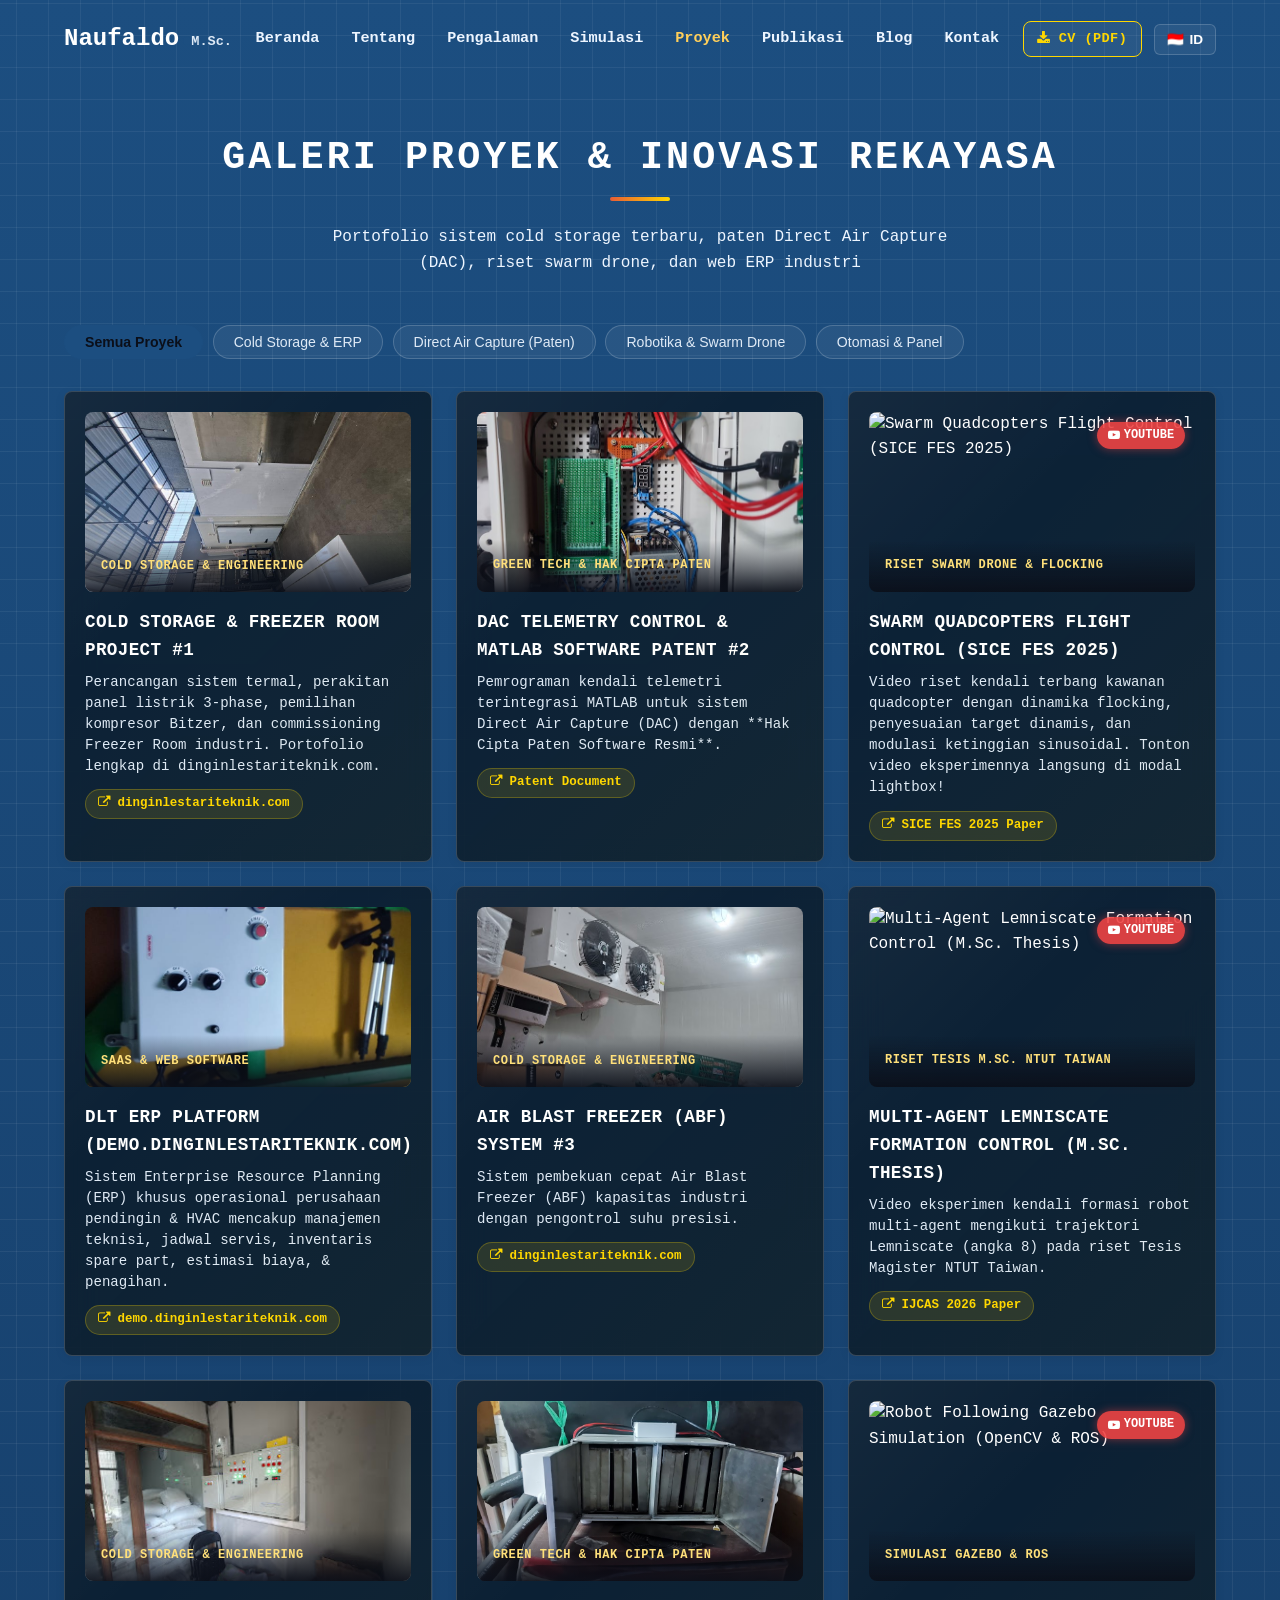
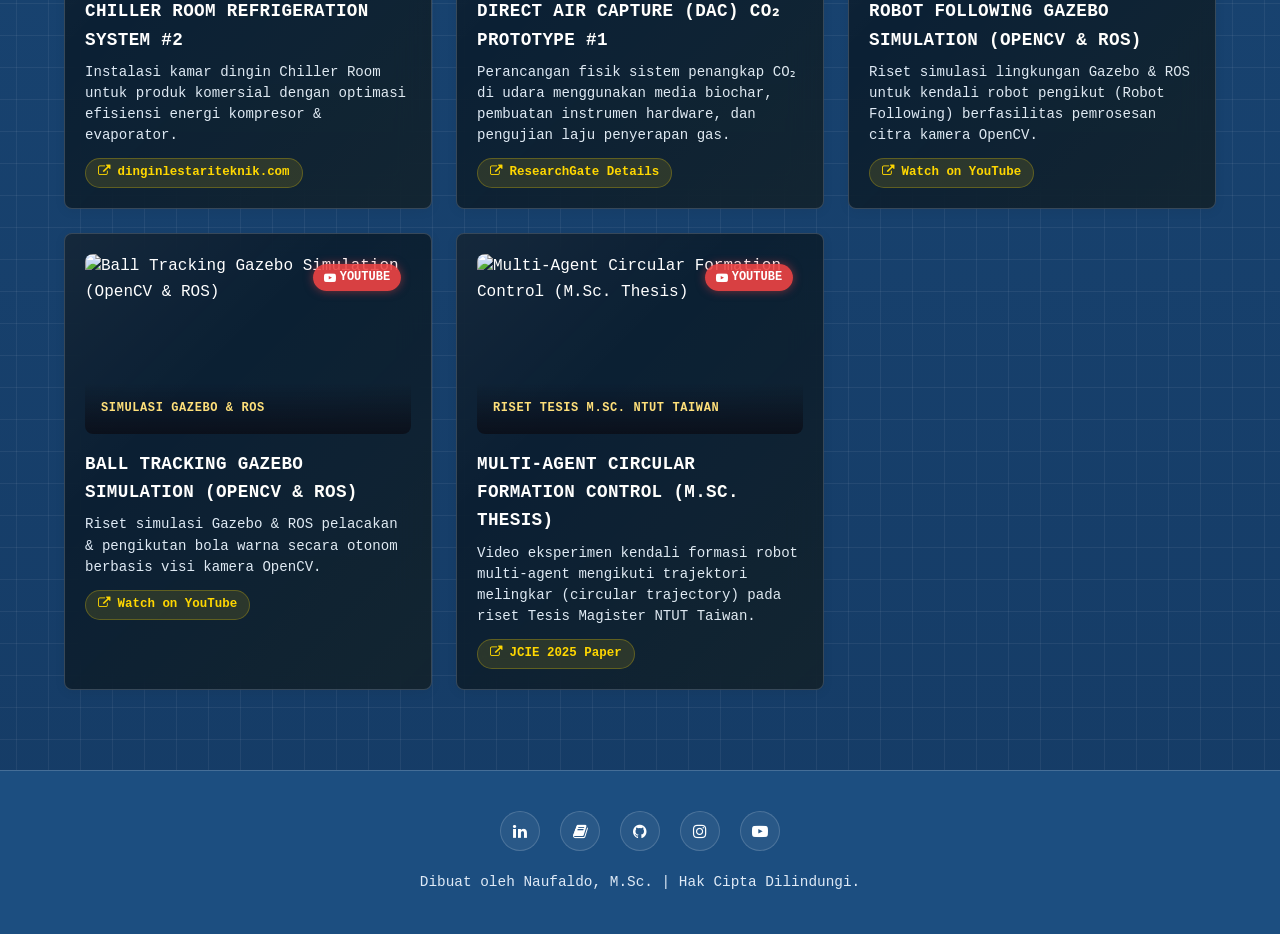
==== commit 012a45ee: "feat(web): add ATS CV download, modern favicons, mobile canvas scroll fix, curate featured projects," ====
--- a/projects.html
+++ b/projects.html
@@ -51,8 +51,11 @@
   <meta name="twitter:description" content="Sistem Cold Storage Industri, Paten MATLAB DAC, Riset Swarm Drone, & Web DLT ERP Platform.">
   <meta name="twitter:image" content="https://naufaldo.github.io/Naufaldo/img/New/CS_1.jpg">
 
-  <!-- Favicon & Icons -->
-  <link rel="icon" href="img/Pas Fotos.JPG" type="image/jpeg">
+  <!-- Modern Standard Favicon Stack -->
+  <link rel="icon" href="img/icons/favicon.svg" type="image/svg+xml">
+  <link rel="icon" href="img/icons/favicon-32x32.png" type="image/png" sizes="32x32">
+  <link rel="icon" href="img/icons/favicon-16x16.png" type="image/png" sizes="16x16">
+  <link rel="apple-touch-icon" href="img/icons/apple-touch-icon.png">
 
   <!-- Preconnect to CDNs -->
   <link rel="preconnect" href="https://fonts.googleapis.com">
@@ -215,6 +218,10 @@
       </ul>
 
       <div class="nav-actions">
+        <a href="assets/CV_Naufaldo_MSc.pdf" download class="btn btn-outline btn-sm"
+          style="border-color:var(--accent-emerald); color:var(--accent-emerald);" title="Unduh Curriculum Vitae (PDF)">
+          <i class="fa fa-download"></i> <span data-i18n="nav-btn-cv">CV (PDF)</span>
+        </a>
         <button class="lang-toggle-btn" id="langToggleBtn" title="Switch Language">
           <span>🇮🇩</span> ID
         </button>
--- a/css/style.css
+++ b/css/style.css
@@ -483,7 +483,7 @@
   width: 100%;
   height: 100%;
   display: block;
-  touch-action: none;
+  touch-action: pan-y;
   cursor: grab;
 }
 
